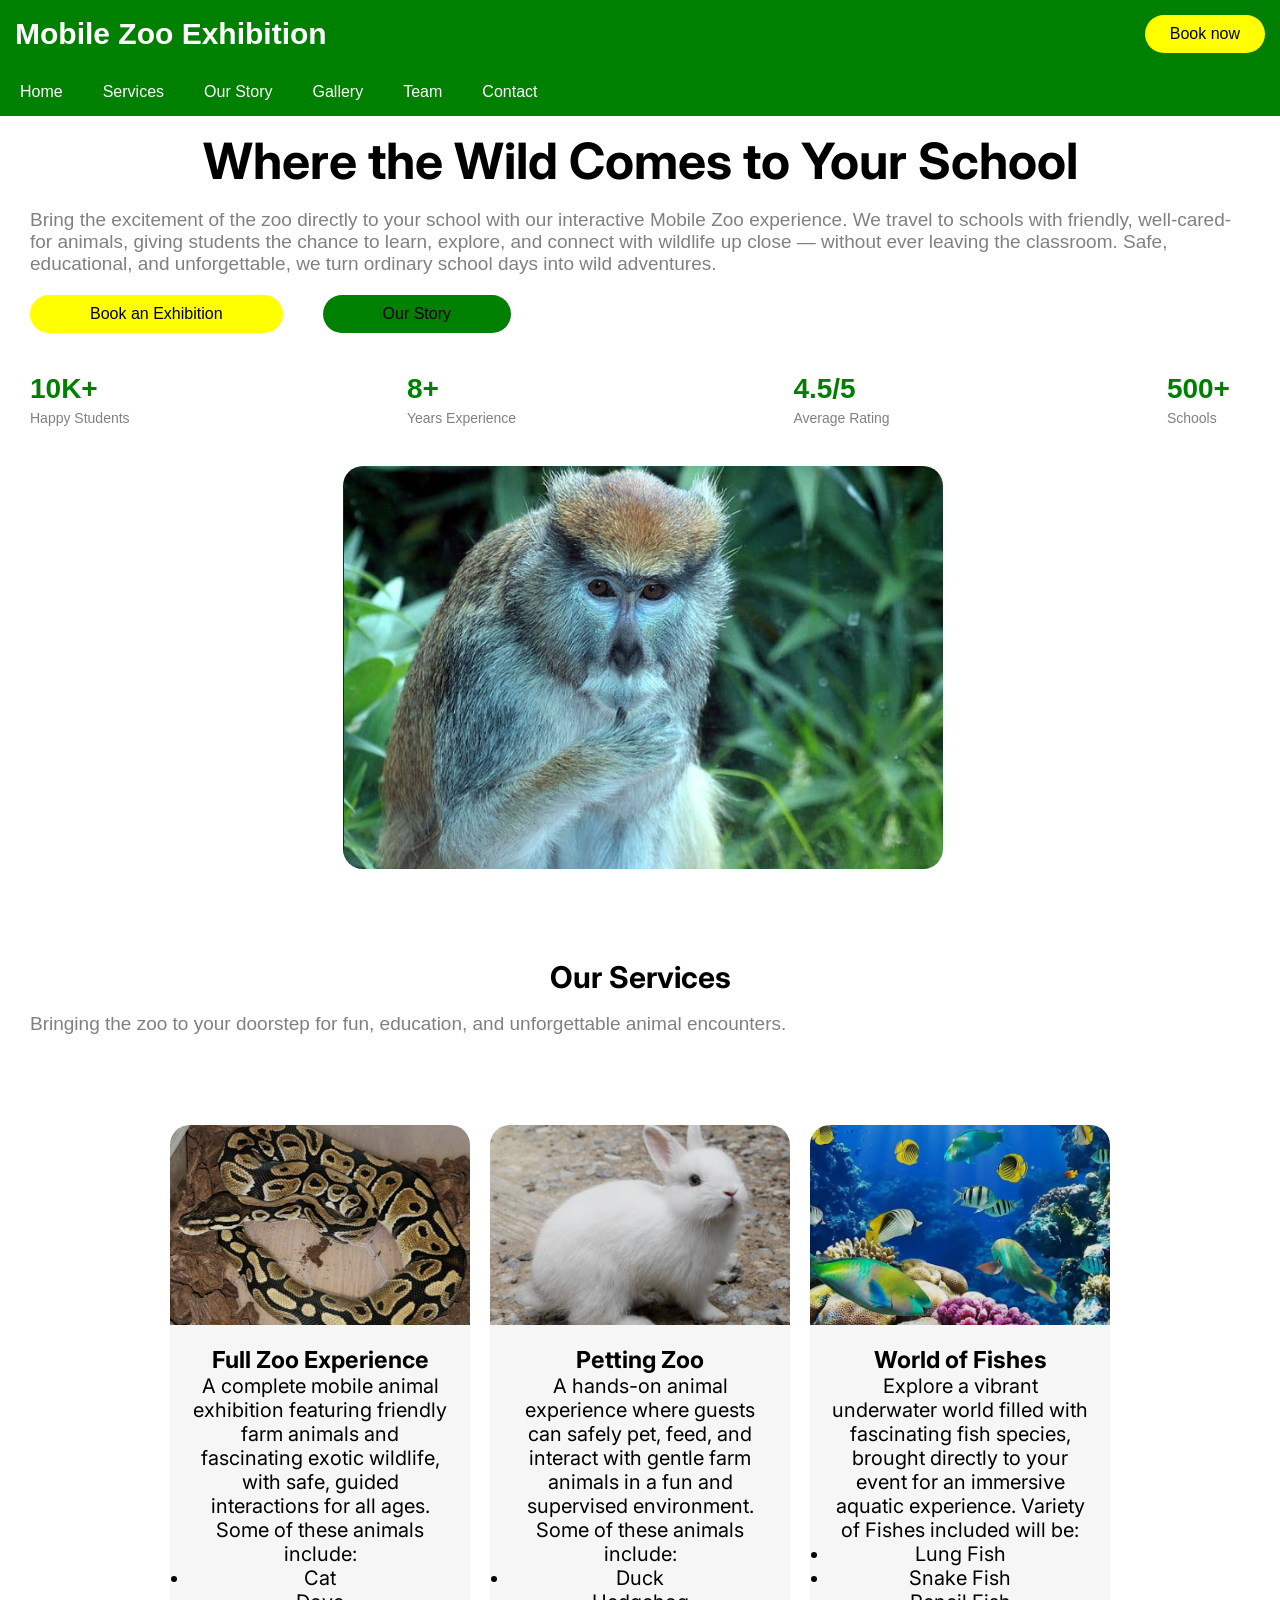
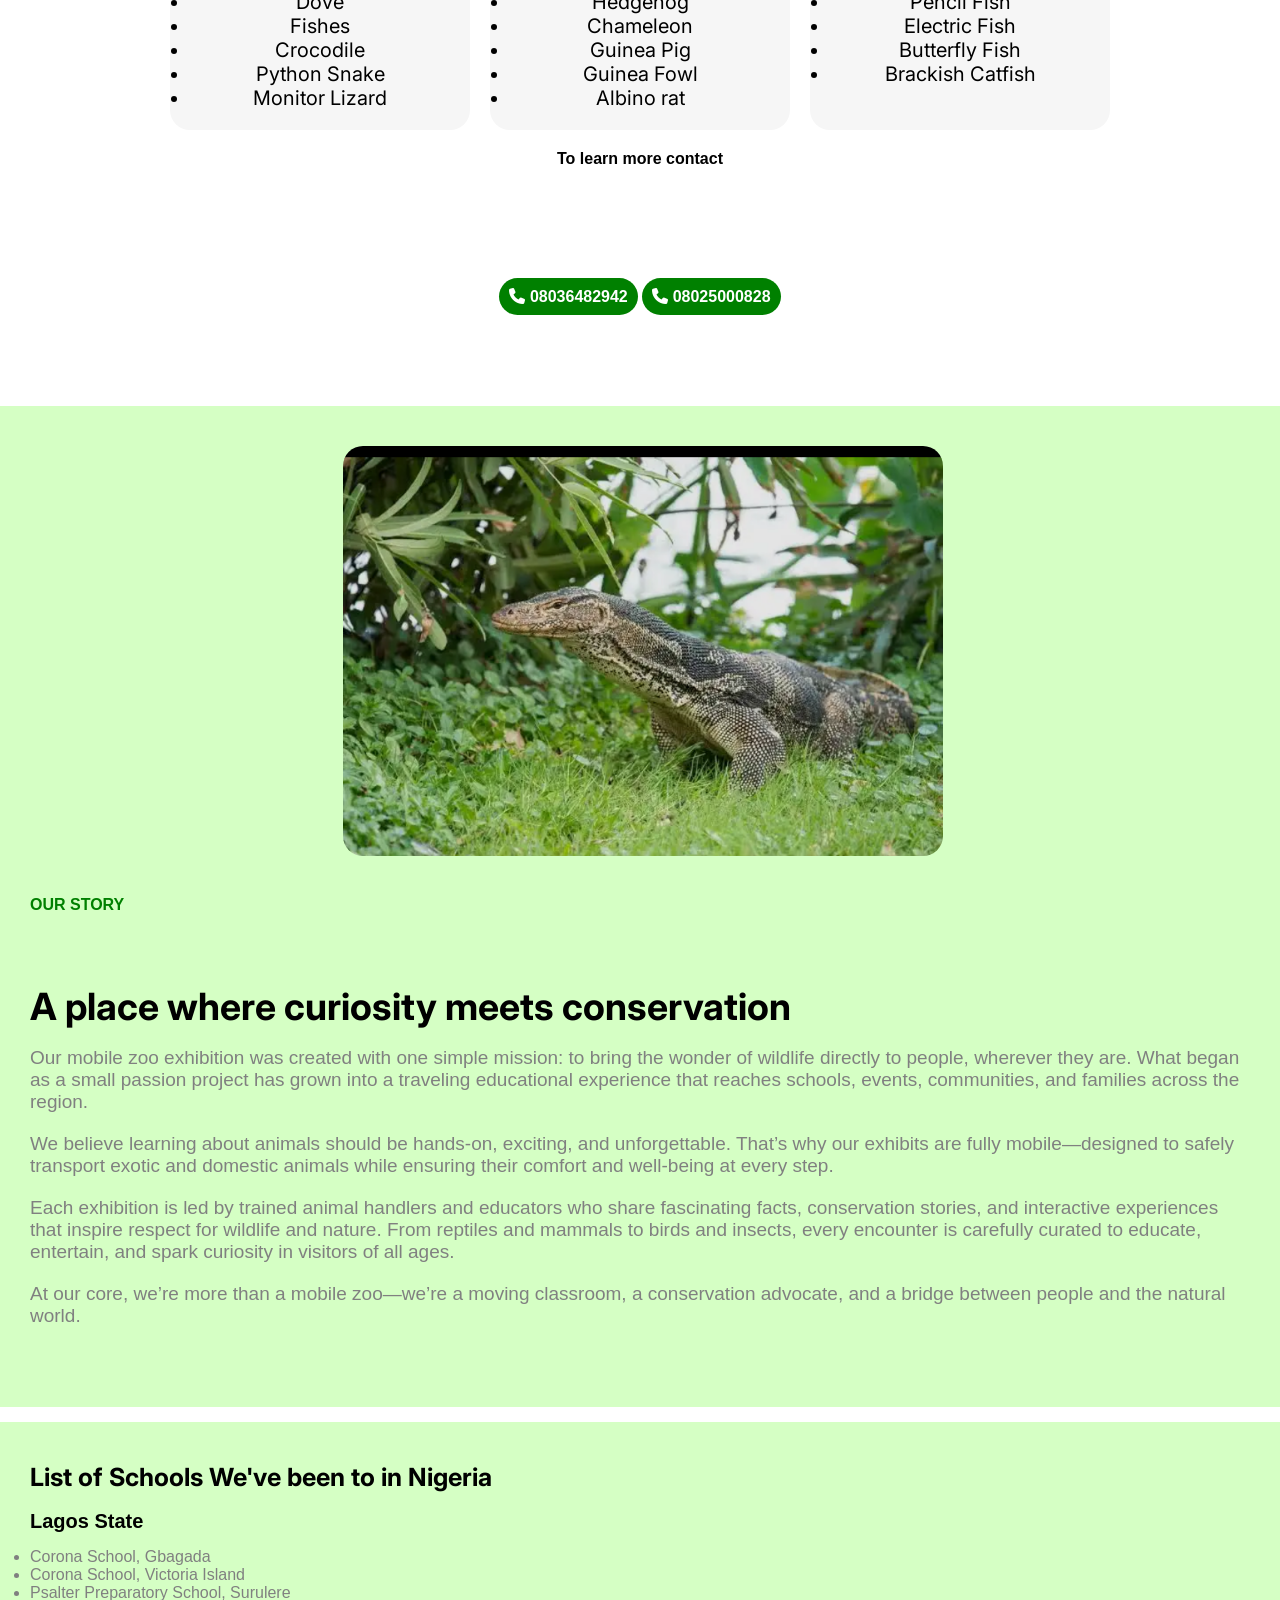
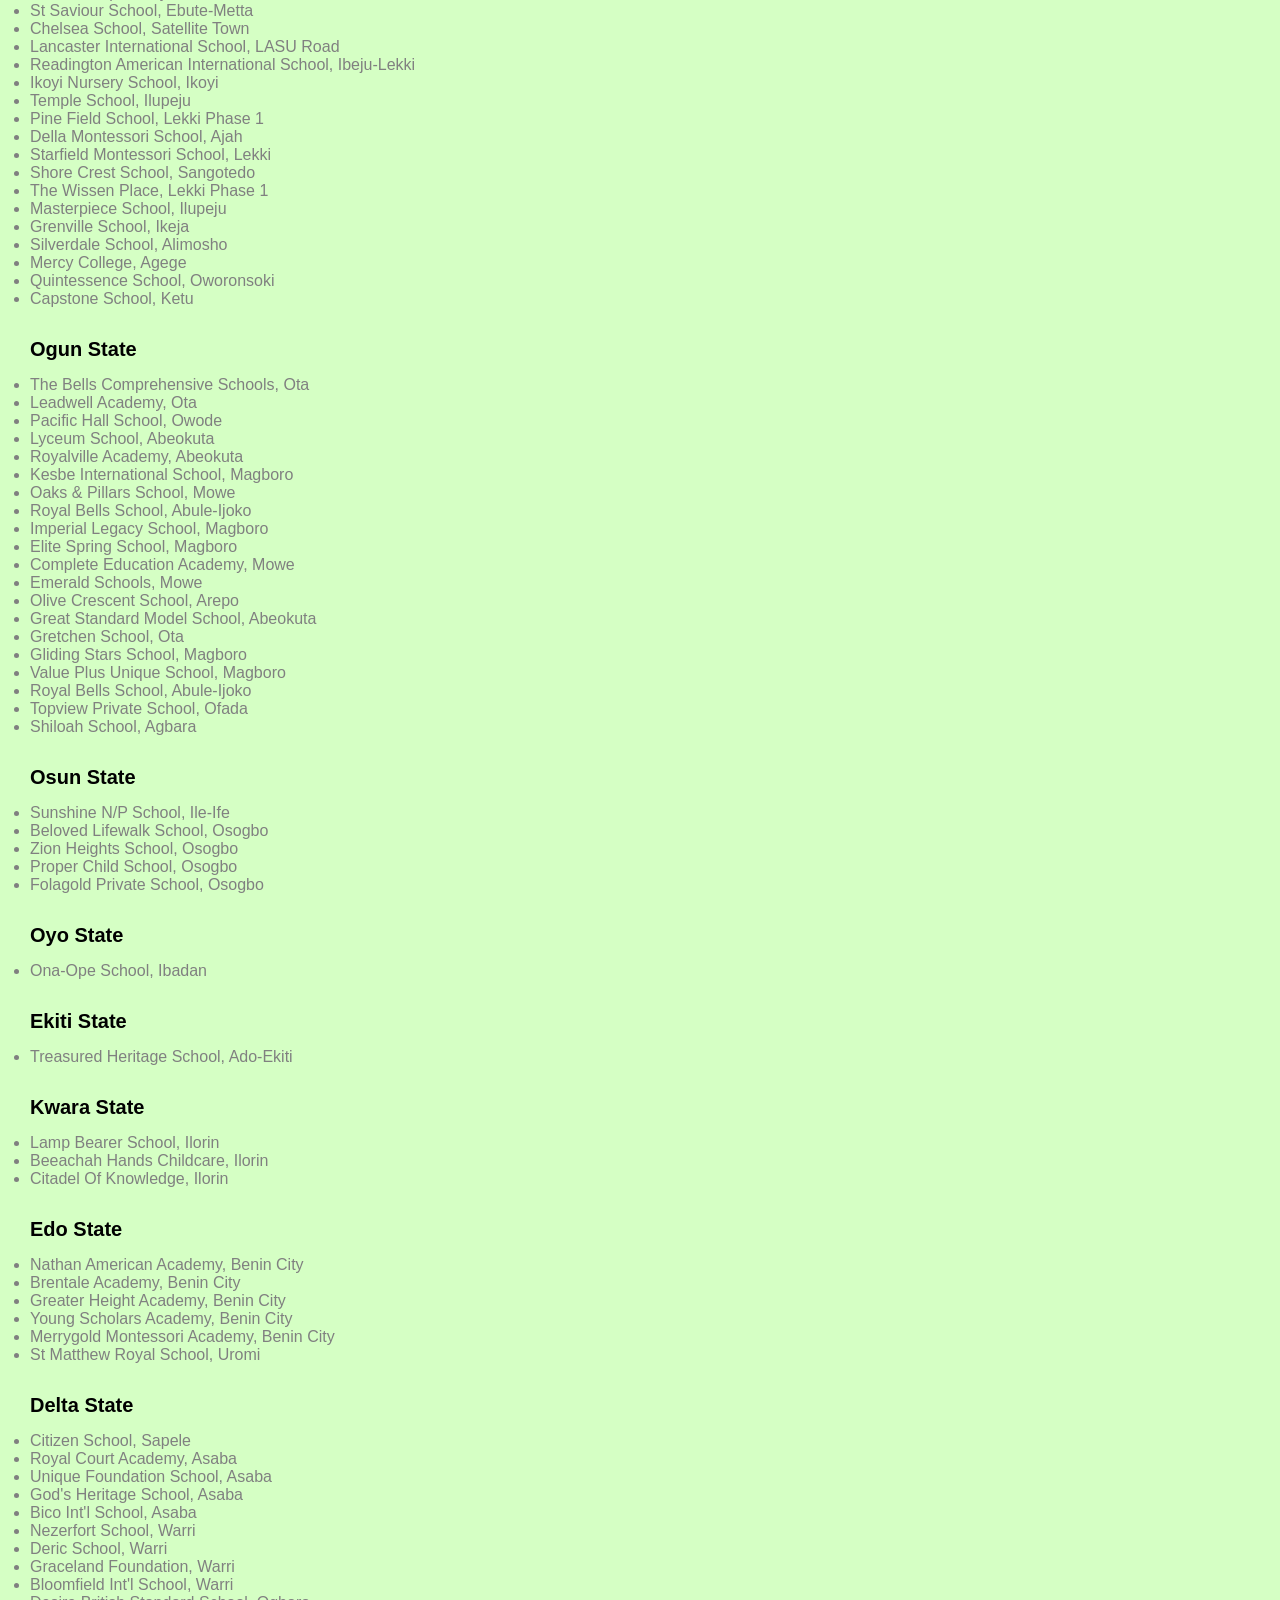
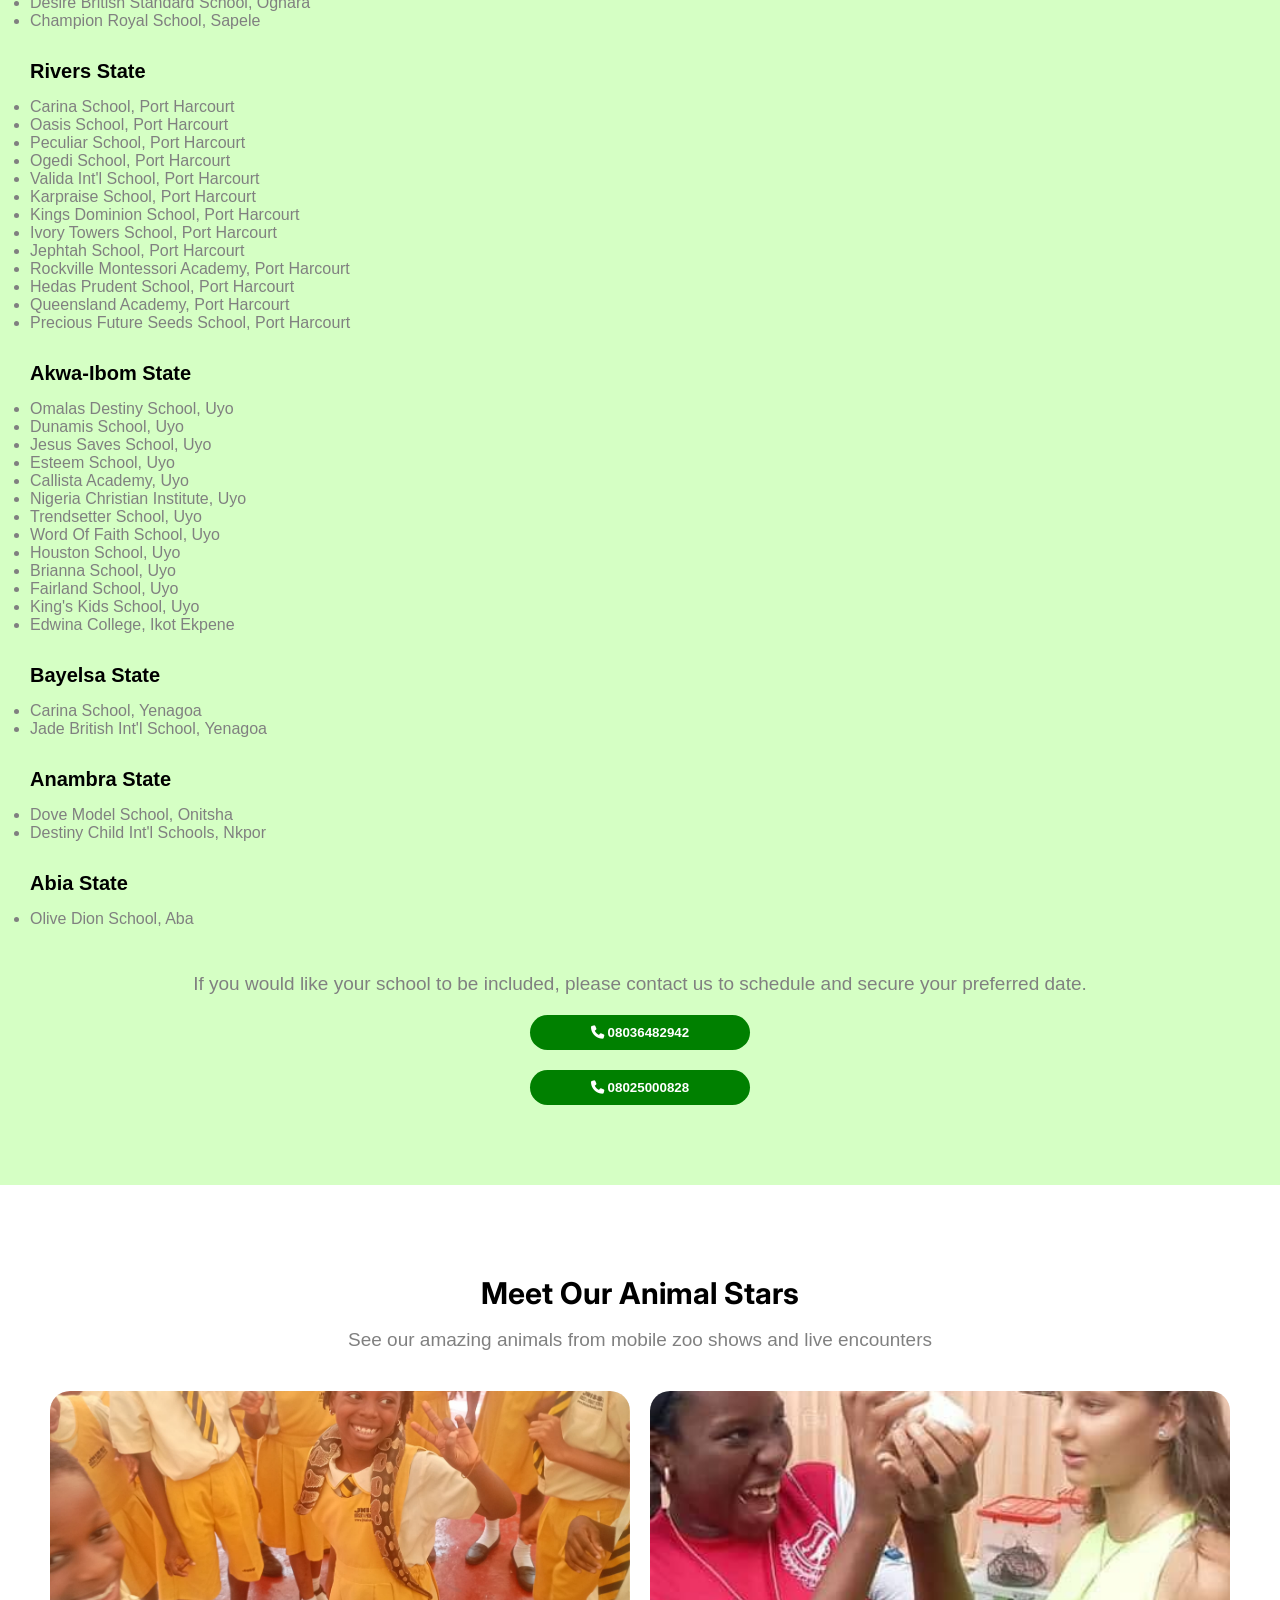
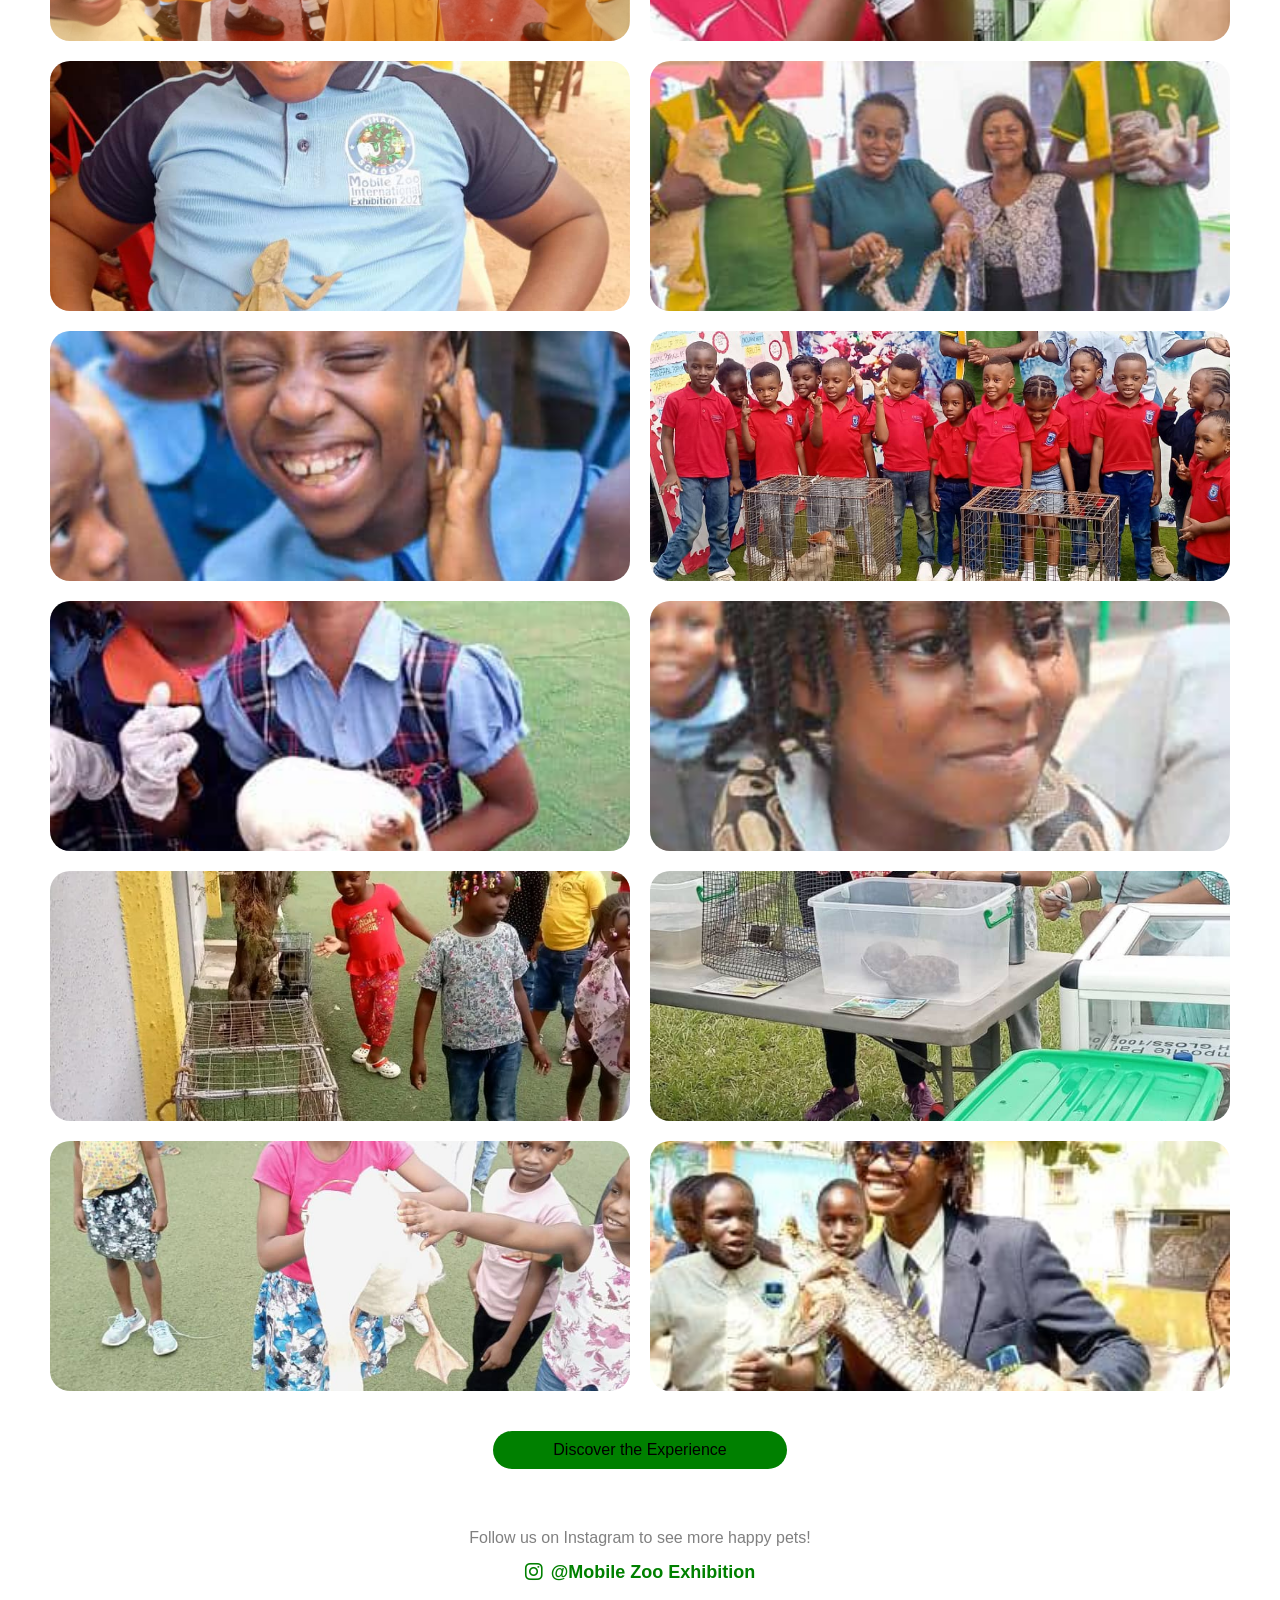
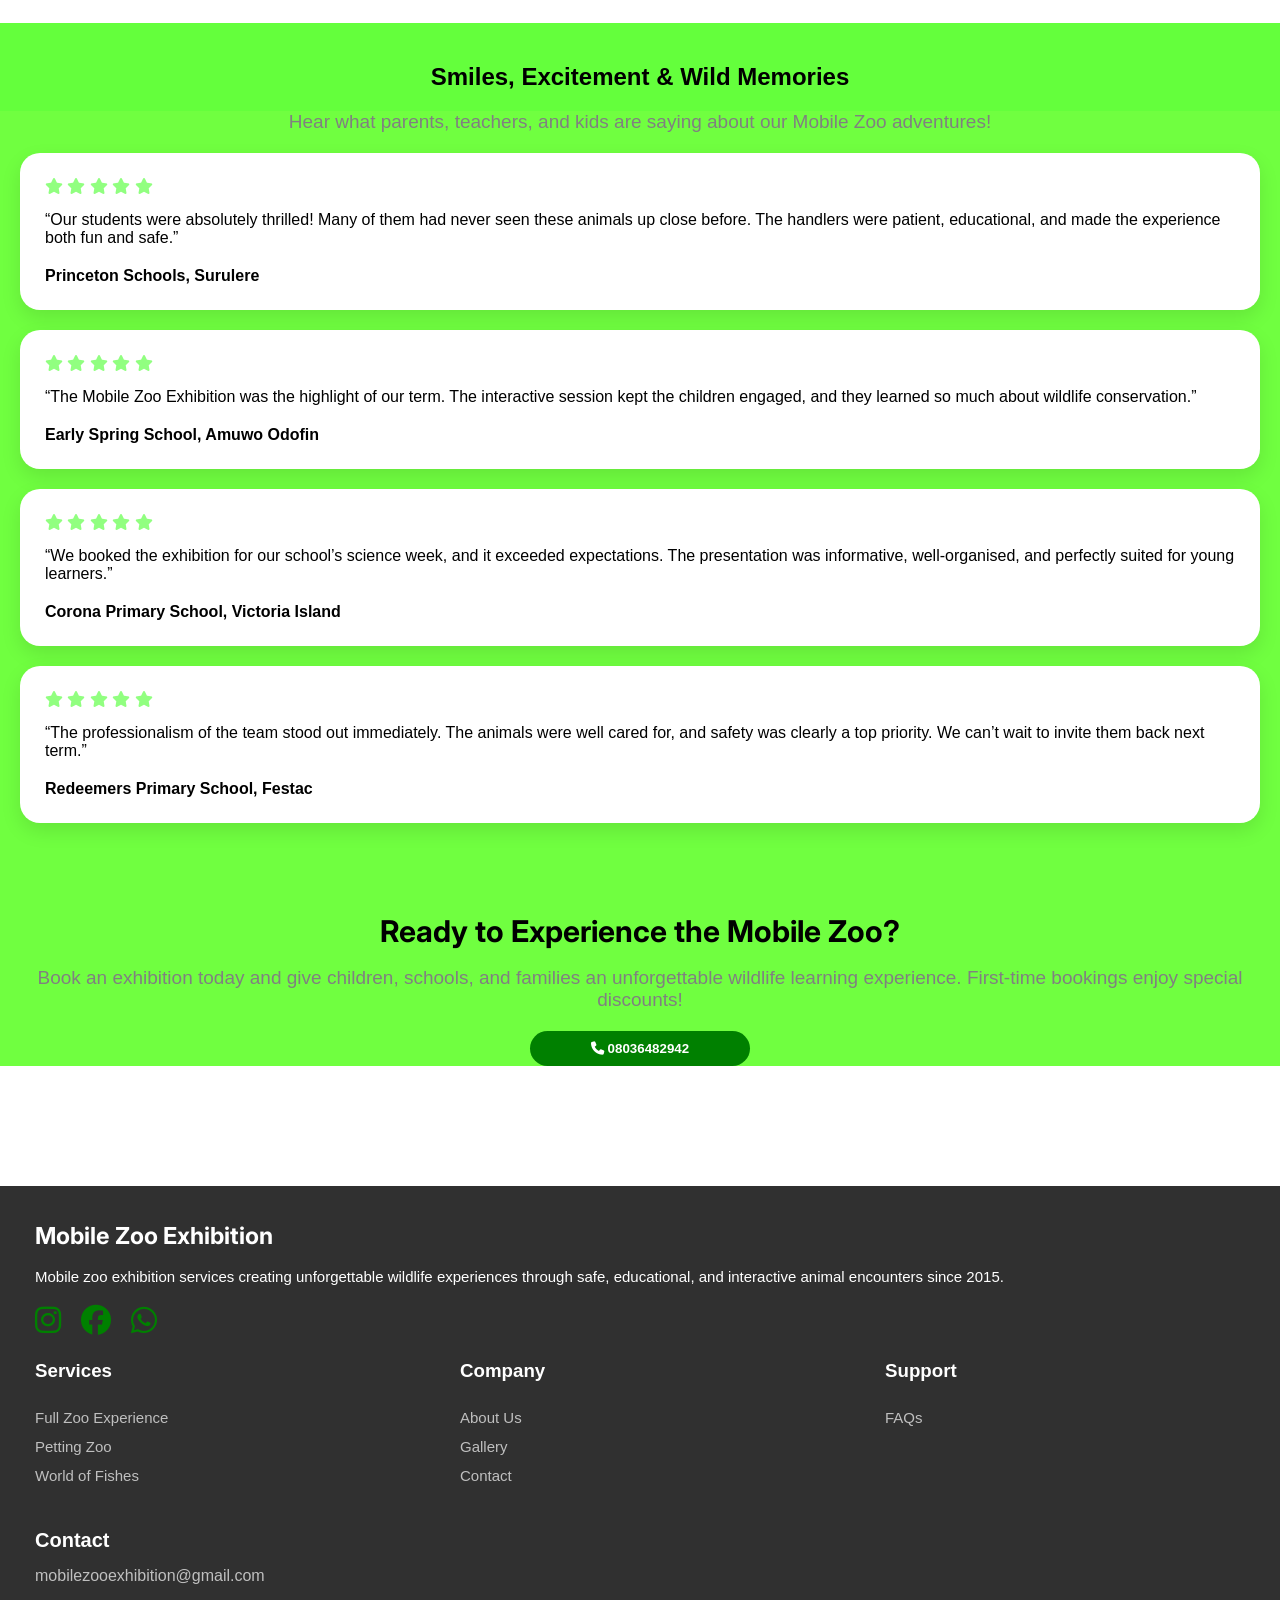
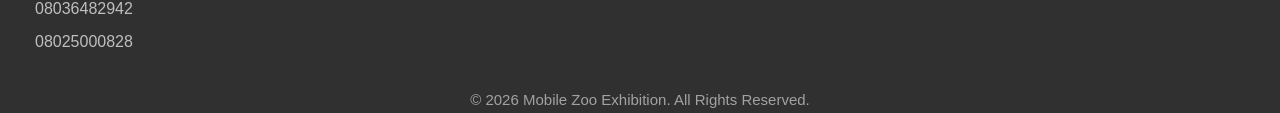
==== index.html @ 4e2594b0 "Update index.html" ====
<!DOCTYPE html>  <html lang="en">  
<head>  
    <meta charset="UTF-8">
    <meta name="viewport" content="width=device-width, initial-scale=1.0">
    <title>Mobile Zoo Exhibition</title>  
    <link rel="stylesheet" href="zoo.css">  
    <link href="https://fonts.googleapis.com/icon?family=Material+Icons" rel="stylesheet">  
    <link href="https://fonts.googleapis.com/css2?family=Inter:wght@300;400;600;700&display=swap" rel="stylesheet">  
    <link rel="stylesheet" href="https://cdnjs.cloudflare.com/ajax/libs/font-awesome/6.5.0/css/all.min.css">

</head>  
<body>  
    <div class="menu">  
    <input type="checkbox" id="menu-toggle">  
    <div class="menu-logo">  
        <div class="zoo-logo">Mobile Zoo Exhibition  </div>
        <a href="contact.html" class="buttons2">Book now</a>
          
        <label for="menu-toggle"></label>  
    </div>  <div class="items">  
        <a href="index.html" class="item">Home</a>
    <a href="#services" class="item">Services</a>  
    <a href="#story" class="item">Our Story</a>  
    <a href="gallery.html" class="item">Gallery</a>  
    <a href="team.html" class="item">Team</a>  
    <a href="contact.html" class="item">Contact</a>    
</div>

</div>  <div class="introduction">  
<div class="intro">  
    <h1>  
      Where the Wild Comes to Your School  
  </h1>  
  </div>    <div class="into">  
  Bring the excitement of the zoo directly to your school with our interactive Mobile Zoo experience. We travel to schools with friendly, well-cared-for animals, giving students the chance to learn, explore, and connect with wildlife up close — without ever leaving the classroom. Safe, educational, and unforgettable, we turn ordinary school days into wild adventures.  
  </div> 
  
     <div class="link1">  
      <a href="contact.html" class="buttons">Book an Exhibition</a>
          <a href="#story" class="button2">Our Story</a>
      
  </div> 
     <div class="stats">    <div class="stat-box">  
    <h2>10K+</h2>  
    <p>Happy Students</p>  
  </div>    <div class="stat-box">  
    <h2>8+</h2>  
    <p>Years Experience</p>  
  </div>    <div class="stat-box">  
    <h2>4.5/5</h2>  
    <p>Average Rating</p>  
  </div>    <div class="stat-box">  
    <h2>500+</h2>  
    <p>Schools</p>  
  </div>  
</div>  <div class="pic">  
    <img src="monkey.png" alt="Pata Monkey">  
</div>  
</div>  

<section id="services">
    <div class="services">  
    <h1>Our Services</h1>  
</div>  <div class="into">  
    Bringing the zoo to your doorstep for fun, education, and unforgettable animal encounters.  
</div>  <section class="services">    <div class="bundles">  <div class="bundle">  
        <img src="snake.png" alt="Python Snake">  
         
    

  <div class="bundle-content">  
    <h3>Full Zoo Experience</h3>  
    <p>  
        A complete mobile animal exhibition featuring friendly farm animals and fascinating exotic wildlife, with safe, guided interactions for all ages. Some of these animals include:  
        </p>  
        <p>  
        <ul>  
            <li>Cat</li>  
            <li>Dove</li>  
            <li>Fishes</li>  
            <li>Crocodile</li>   
            <li>Python Snake</li>  
            <li>Monitor Lizard</li>  
        </ul>  
        
    </p>  
  </div>  
</div>

   <div class="bundle">  
      <img src="rabbit.png" alt="White Rabbit">  <div class="bundle-content">  
    <h3>Petting Zoo</h3>  
    <p>  
      A hands-on animal experience where guests can safely pet, feed, and interact with gentle farm animals in a fun and supervised environment. Some of these animals include:  
        </p>  
        <p>  
        <ul>  
            <li>Duck</li>  
            <li>Hedgehog</li>  
            <li>Chameleon</li>  
            <li>Guinea Pig</li>  
            <li>Guinea Fowl</li>  
            <li>Albino rat</li>   
        </ul>   
    </p>  
  </div>  
</div>  
  
<div class="bundle">  
  <img src="fishes.png" alt="Colourful fishes in the Sea">  

  <div class="bundle-content">  
    <h3>World of Fishes</h3>  
    <p>  
      Explore a vibrant underwater world filled with fascinating fish species, brought directly to your event for an immersive aquatic experience. Variety of Fishes included will be:  
        </p>  
        <p>  
        <ul>  
            <li>Lung Fish</li>  
            <li>Snake Fish</li>  
            <li>Pencil Fish</li>  
            <li>Electric Fish</li>   
            <li>Butterfly Fish</li>  
            <li>Brackish Catfish</li>  
        </ul>  
        
    </p>  
    </p>  
  </div>  
</div>

  </div>  </section>
    <div class="contact">  
  To learn more contact   
    </div>
  <div class="call-btns"><a href="tel:08036482942" class="call-btn">
      <i class="fa-solid fa-phone"></i>
      08036482942</a>
      
      <a href="tel:08025000828" class="call-btn">
      <i class="fa-solid fa-phone"></i>
      08025000828</a> </div>
 

<section id="story" class="about-us">
    <div class="pic">
        <img src="monitor.png" alt="Monitor Lizard in the wild">
    </div>
    <div class="story">OUR STORY</div>
   <div class="intro2"> <h2>A place where curiosity meets conservation </h2></div>
   
<div class="into2">Our mobile zoo exhibition was created with one simple mission: to bring the wonder of wildlife directly to people, wherever they are. What began as a small passion project has grown into a traveling educational experience that reaches schools, events, communities, and families across the region.
</div>
<div class="into2">We believe learning about animals should be hands-on, exciting, and unforgettable. That’s why our exhibits are fully mobile—designed to safely transport exotic and domestic animals while ensuring their comfort and well-being at every step.</div>

<div class="into2">Each exhibition is led by trained animal handlers and educators who share fascinating facts, conservation stories, and interactive experiences that inspire respect for wildlife and nature. From reptiles and mammals to birds and insects, every encounter is carefully curated to educate, entertain, and spark curiosity in visitors of all ages.
</div>

<div class="into2">At our core, we’re more than a mobile zoo—we’re a moving classroom, a conservation advocate, and a bridge between people and the natural world.</div>
</section>



<section class="about-us">
   <div class="intro2"> <h4>List of Schools We've been to in Nigeria </h4></div>
   <div class="states">
       Lagos State
   </div>
<div class="elite">
    <ul>
    <li>Corona School, Gbagada</li>
    <li>Corona School, Victoria Island</li>
    <li>Psalter Preparatory School, Surulere</li>
    <li>St Saviour School, Ebute-Metta</li>
    <li>Chelsea School, Satellite Town</li>
    <li>Lancaster International School, LASU Road</li>
    <li>Readington American International School, Ibeju-Lekki</li>
    <li>Ikoyi Nursery School, Ikoyi</li>
    <li>Temple School, Ilupeju</li>
    <li>Pine Field School, Lekki Phase 1</li>
    <li>Della Montessori School, Ajah</li>
    <li>Starfield Montessori School, Lekki</li>
    <li>Shore Crest School, Sangotedo</li>
    <li>The Wissen Place, Lekki Phase 1</li>
    <li>Masterpiece School, Ilupeju</li>
    <li>Grenville School, Ikeja</li>
    <li>Silverdale School, Alimosho</li>
    <li>Mercy College, Agege</li>
    <li>Quintessence School, Oworonsoki</li>
    <li>Capstone School, Ketu</li>
</ul>
</div>

<div class="states2">
    Ogun State
</div>

<div class="elite">
    <ul>
        <li>The Bells Comprehensive Schools, Ota</li>
        <li>Leadwell Academy, Ota</li>
        <li>Pacific Hall School, Owode</li>
        <li>Lyceum School, Abeokuta</li>
        <li>Royalville Academy, Abeokuta</li>
        <li>Kesbe International School, Magboro</li>
        <li>Oaks & Pillars School, Mowe</li>
        <li>Royal Bells School, Abule-Ijoko</li>
        <li>Imperial Legacy School, Magboro</li>
        <li>Elite Spring School, Magboro</li>
        <li>Complete Education Academy, Mowe</li>
        <li>Emerald Schools, Mowe</li>
        <li>Olive Crescent School, Arepo</li>
        <li>Great Standard Model School, Abeokuta</li>
        <li>Gretchen School, Ota</li>
        <li>Gliding Stars School, Magboro</li>
        <li>Value Plus Unique School, Magboro</li>
        <li>Royal Bells School, Abule-Ijoko</li>
        <li>Topview Private School, Ofada</li>
        <li>Shiloah School, Agbara</li>
    </ul>
</div>

<div class="states2">
    Osun State
</div>

<div class="elite">
    <ul>
        <li>Sunshine N/P School, Ile-Ife</li>
        <li>Beloved Lifewalk School, Osogbo</li>
        <li>Zion Heights School, Osogbo</li>
        <li>Proper Child School, Osogbo</li>
        <li>Folagold Private School, Osogbo</li>
    </ul>
</div>

<div class="states2">
    Oyo State
</div>

<div class="elite">
    <ul>
        <li>Ona-Ope School, Ibadan</li>
    </ul>
</div>

<div class="states2">
    Ekiti State
</div>

<div class="elite">
    <ul>
        <li>Treasured Heritage School, Ado-Ekiti</li>
    </ul>
</div>

<div class="states2">
    Kwara State
</div>

<div class="elite">
    <ul>
        <li>Lamp Bearer School, Ilorin</li>
        <li>Beeachah Hands Childcare, Ilorin</li>
        <li>Citadel Of Knowledge, Ilorin</li>
    </ul>
</div>

<div class="states2">
    Edo State
</div>

<div class="elite">
    <ul>
        <li>Nathan American Academy, Benin City</li>
        <li>Brentale Academy, Benin City</li>
        <li>Greater Height Academy, Benin City</li>
        <li>Young Scholars Academy, Benin City</li>
        <li>Merrygold Montessori Academy, Benin City</li>
        <li>St Matthew Royal School, Uromi</li>
    </ul>
</div>


<div class="states2">
    Delta State
</div>

<div class="elite">
    <ul>
        <li>Citizen School, Sapele</li>
        <li>Royal Court Academy, Asaba</li>
        <li>Unique Foundation School, Asaba</li>
        <li>God's Heritage School, Asaba</li>
        <li>Bico Int'l School, Asaba</li>
        <li>Nezerfort School, Warri</li>
        <li>Deric School, Warri</li>
        <li>Graceland Foundation, Warri</li>
        <li>Bloomfield Int'l School, Warri</li>
        <li>Desire British Standard School, Oghara</li>
        <li>Champion Royal School, Sapele</li>
    </ul>
</div>

<div class="states2">
    Rivers State
</div>

<div class="elite">
    <ul>
        <li>Carina School, Port Harcourt</li>
        <li>Oasis School, Port Harcourt</li>
        <li>Peculiar School, Port Harcourt</li>
        <li>Ogedi School, Port Harcourt</li>
        <li>Valida Int'l School, Port Harcourt</li>
        <li>Karpraise School, Port Harcourt</li>
        <li>Kings Dominion School, Port Harcourt</li>
        <li>Ivory Towers School, Port Harcourt</li>
        <li>Jephtah School, Port Harcourt</li>
        <li>Rockville Montessori Academy, Port Harcourt</li>
        <li>Hedas Prudent School, Port Harcourt</li>
        <li>Queensland Academy, Port Harcourt</li>
        <li>Precious Future Seeds School, Port Harcourt</li>
    </ul>
</div>

<div class="states2">
    Akwa-Ibom State
</div>

<div class="elite">
    <ul>
        <li>Omalas Destiny School, Uyo</li>
        <li>Dunamis School, Uyo</li>
        <li>Jesus Saves School, Uyo</li>
        <li>Esteem School, Uyo</li>
        <li>Callista Academy, Uyo</li>
        <li>Nigeria Christian Institute, Uyo</li>
        <li>Trendsetter School, Uyo</li>
        <li>Word Of Faith School, Uyo</li>
        <li>Houston School, Uyo</li>
        <li>Brianna School, Uyo</li>
        <li>Fairland School, Uyo</li>
        <li>King's Kids School, Uyo</li>
        <li>Edwina College, Ikot Ekpene</li>
    </ul>
</div>

<div class="states2">
    Bayelsa State
</div>

<div class="elite">
    <ul>
        <li>Carina School, Yenagoa</li>
        <li>Jade British Int'l School, Yenagoa</li>
    </ul>
</div>

<div class="states2">
    Anambra State
</div>

<div class="elite">
    <ul>
        <li>Dove Model School, Onitsha</li>
        <li>Destiny Child Int'l Schools, Nkpor</li>
    </ul>
</div>

<div class="states2">
    Abia State
</div>

<div class="elite">
    <ul>
        <li>Olive Dion School, Aba</li>
    </ul>
</div>

<div class="into6">If you would like your school to be included, please contact us to schedule and secure your preferred date.</div>
    <div class="contact9">
 <button class="call-btn"><a href="tel:08036482942" class="call-btn" >
      <i class="fa-solid fa-phone"></i>
      08036482942</a>  </div></button>

 <div class="contact9">
      <button class="call-btn"><a href="tel:08025000828" class="call-btn" >
      <i class="fa-solid fa-phone"></i>
      08025000828</a>  </div></button>

</section>

<section id="gallery">
    <div class="services">
        <h2>Meet Our Animal Stars</h2>
    </div>
    <div class="into3">See our amazing animals from mobile zoo shows and live encounters</div>
    
    <div class="gallery">
        <img src="Snake3.jpg" alt="">
        <img src="Rat.jpg" alt="">
        <img src="chameleon.jpg" alt="">
        <img src="officials.jpg" alt="">
        <img src="Rat2.jpg" alt="">
        <img src="Monkey.jpg" alt="">
     <img src="Guineapig.jpg" alt="">
     <img src="Snake4.jpg" alt="">
     <img src="Monkey2.jpg" alt="">
     <img src="Animals.jpg" alt="">
     <img src="Goose.jpg" alt="">
     <img src="crocodile.jpg" alt="">
    </div>

 <a href="gallery.html" class="Buttons">Discover the Experience</a> 
    <div class="insta">
    <p class="into2">Follow us on Instagram to see more happy pets!</p>
    
    <a href="https://instagram.com/mobilezooschoolexhibition" target="_blank" class="insta-link">
        <i class="fa-brands fa-instagram"></i>
        @Mobile Zoo Exhibition 
    </a>
</div>
</section>

<section class="comments">
    <div class="services3">
        <h2>Smiles, Excitement & Wild Memories</h2>
        </div>
<div class="into3">Hear what parents, teachers, and kids are saying about our Mobile Zoo adventures!</div>

<div class="comment">
    <div class="stars">
    <i class="fa-solid fa-star"></i>
    <i class="fa-solid fa-star"></i>
    <i class="fa-solid fa-star"></i>
    <i class="fa-solid fa-star"></i>
    <i class="fa-solid fa-star"></i>
</div>
    
    “Our students were absolutely thrilled! Many of them had never seen these animals up close before. The handlers were patient, educational, and made the experience both fun and safe.”
    
<div class="school">Princeton Schools, Surulere</div>
</div>

<div class="comment">
    <div class="stars">
    <i class="fa-solid fa-star"></i>
    <i class="fa-solid fa-star"></i>
    <i class="fa-solid fa-star"></i>
    <i class="fa-solid fa-star"></i>
    <i class="fa-solid fa-star"></i>
</div>
    
    “The Mobile Zoo Exhibition was the highlight of our term. The interactive session kept the children engaged, and they learned so much about wildlife conservation.”
    
<div class="school">Early Spring School, Amuwo Odofin</div>
</div>

<div class="comment">
    <div class="stars">
    <i class="fa-solid fa-star"></i>
    <i class="fa-solid fa-star"></i>
    <i class="fa-solid fa-star"></i>
    <i class="fa-solid fa-star"></i>
    <i class="fa-solid fa-star"></i>
</div>
    
    “We booked the exhibition for our school’s science week, and it exceeded expectations. The presentation was informative, well-organised, and perfectly suited for young learners.”
    
<div class="school">Corona Primary School, Victoria Island</div>
</div>

<div class="comment">
    <div class="stars">
    <i class="fa-solid fa-star"></i>
    <i class="fa-solid fa-star"></i>
    <i class="fa-solid fa-star"></i>
    <i class="fa-solid fa-star"></i>
    <i class="fa-solid fa-star"></i>
</div>
    
    “The professionalism of the team stood out immediately. The animals were well cared for, and safety was clearly a top priority. We can’t wait to invite them back next term.”
    
<div class="school">Redeemers Primary School, Festac</div>
</div>

<div class="services">
    <h2>Ready to Experience the Mobile Zoo?</h2>
</div>
<div class="into3">Book an exhibition today and give children, schools, and families an unforgettable wildlife learning experience. First-time bookings enjoy special discounts!</div>
<div class="contact">
    <button class="call-btn"><a href="tel:08036482942" class="call-btn" >
      <i class="fa-solid fa-phone"></i>
      08036482942</a>  </div></button>

</section>

<footer class="end">
    <div class="service2">
        <h3>Mobile Zoo Exhibition </h3> 
    </div>
    <div class="into4">Mobile zoo exhibition services creating unforgettable wildlife experiences through safe, educational, and interactive animal encounters since 2015.</div>
    
    <div class="icons">
        <a href="https://instagram.com/mobilezooschoolexhibition" target="_blank" class="insta-link">
        <i class="fa-brands fa-instagram"></i>
    </a>
<a href="https://facebook.com/mobilezooschoolexhibition" target="_blank" class="insta-link">
        <i class="fa-brands fa-facebook"></i>
    </a>
<a href="https://wa.me/2348036482942" target="_blank" class="insta-link">
        <i class="fa-brands fa-whatsapp"></i>
    </a>
</div>

<div class="footer-container">

    <div class="footer-column">
      <h3>Services</h3>
      <a href="#services">Full Zoo Experience</a>
      <a href="#services">Petting Zoo</a>
      <a href="#services">World of Fishes</a>
    </div>

    <div class="footer-column">
      <h3>Company</h3>
      <a href="#story">About Us</a>
      <a href="gallery.html">Gallery</a>
      <a href="contact.html">Contact</a>
    </div>

    <div class="footer-column">
      <h3>Support</h3>
      <a href="contact.html#faq">FAQs</a>
    </div>

  </div>
  
  <div class="contact2">
      Contact
  </div>
  <p class="contact3">
      <a href="mailto:mobilezooexhibition@gmail.com">
    mobilezooexhibition@gmail.com</a>
  </p>
  <p class="contact3">
      <a href="tel:08036482942">
    08036482942</a>
  </p>
 <p class="contact3">
      <a href="tel:08025000828">
    08025000828</a>
 </p>
  <div class="footer-text">
        © 2026 Mobile Zoo Exhibition. All Rights Reserved.
    </div>
</footer>
</body>  
</html>  


<script>
document.addEventListener("DOMContentLoaded", function () {

  const menuCheckbox = document.getElementById("menu-toggle");
  const navLinks = document.querySelectorAll(".item");

  navLinks.forEach(link => {
    link.addEventListener("click", function (e) {

      const href = this.getAttribute("href");

      if (!href) return;

      // If it's a same-page anchor like "#story"
      if (href.startsWith("#")) {

        e.preventDefault();

        const target = document.querySelector(href);

        if (target) {

          // Close menu first
          if (menuCheckbox) {
            menuCheckbox.checked = false;
          }

          setTimeout(() => {
            target.scrollIntoView({
              behavior: "smooth",
              block: "start"
            });
          }, 400);
        }

      }

      // If it's a different page (like index.html#story)
      else {
        if (menuCheckbox) {
          menuCheckbox.checked = false;
        }
        // DO NOT prevent default
        // Let browser navigate normally
      }

    });
  });

});
     </script>
---- zoo.css ----
*{
        margin: 0;
    padding: 0;
    box-sizing: border-box;
}

body {
    font-family:'Poppins',sans-serif;
    background: white;
    overflow-x: hidden;
}

html {
    scroll-behavior: smooth;
}

section {
  scroll-margin-top: 100px;
} 

/* ================= MENU ================= */
.menu{
    background: green;
    color:white;
    position:sticky;
    top:0;
    z-index:100;
   
}

#menu-toggle{
    display:none;
}

.menu-logo{
    display:flex;
    justify-content:space-between;
    align-items:center;
    padding:15px;
}

.zoo-logo{
    font-size:30px;
    font-weight: bold;
}

.buttons2 {
    text-decoration: none;
    padding: 10px 25px;
    margin-left: 80px;
    background-color: yellow;
    border-radius: 20px;
    color: black;
}

.buttons:hover {
    background-color: green;
}

.menu-logo label{
    display:none;
    cursor:pointer;
}

.menu-logo label::before{
    content:"menu";
    font-family:"Material Icons";
    font-size:32px;
}

.items{
    display:flex;
}

.item{
    padding:15px 20px;
    color:white;
    text-decoration:none;
}

.item:hover{
    background:rgba(0,0,0,0.15);
}

/* ============ MOBILE MENU ============ */
@media(max-width:700px){
    .menu-logo label{
        display:block;
    }

    .items{
        flex-direction:column;
        max-height:0;
        overflow:hidden;
        transition:max-height 0.4s ease;
    }

        .buttons2 {
    margin-left: 20px;
    padding: 8px 15px;
    font-size: 14px;
}

.book {
    margin-left: 0;
}

.zoo-logo {
    font-size: 30px;
}

.team1,
.team4 {
    padding: 30px 20px;
}

    #menu-toggle:checked ~ .items{
        max-height:600px;
    }

    #menu-toggle:checked + .menu-logo label::before{
        content:"close";
    }

    .item{
        border-top:1px solid rgba(255,255,255,0.3);
    }
}

@media(max-width:481px){
    .zoo-logo {
    font-size: 24px;
}

.buttons {
    text-decoration: none;
    padding: 10px 20px;
    background-color: yellow;
    border-radius: 10px;
    color: black;
}

.button2 {
    text-decoration: none;
    padding: 10px 15px;
    background-color: green;
    border-radius: 20px;
    color: black;
}

.pic {
    position: relative;
    width: 100%;
    display: flex;
    align-items: center;
    justify-content: center;
    padding: 0 20px;
}

.pic img {
    width: 100%;
    height: auto;
    border-radius: 20px;
}

.call-btn {
    border-radius: 20px;
  border: none;
  color: white;
  text-decoration: none;
  padding: 10px;
  font-weight: bold;
  background-color: green;
  transition: background-color 0.15s;
}

.team1,
.team4 {
    padding: 20px 10px;
}

.intro4 {
    font-size: 15px;
    font-family: 'Inter', sans-serif;
    margin-top: 20px;
    margin-bottom: 18px;
    margin-left: 15px;
    margin-right: 15px;
    text-align: center;
}

.gallery2 {
    display: grid;
    grid-template-columns: repeat(2, 1fr); 
    gap: 60px; 
    max-width: 900px;    
    margin: 0px 30px;
}

.gallery2 img {
    width: 220px !important;
height: 220px !important;
    object-fit: cover; 
    border-radius: 20px !important;
}

.contact-new {
    margin-right: 15px;
    margin-left: 15px;
}

.contact-new-texts {
    display: grid;
    grid-template-columns: repeat(2, 1fr); 
    gap: 20px; 
    max-width: 900px;
    margin: 0px 15px;
}

}


.book {
    border-radius: 20px;
    padding: 10px;
    font-weight: bold;
    background-color: yellow;
    margin-left: 300px;
    width: 120px;
    border: none;
    transition: opacity 0.15s;
}

.book:hover {
    opacity: 0.8;
}

/* zoo.html */
.introduction {
  flex-wrap: wrap;
}


.intro {
    font-size: 25px;
    font-family: 'Inter', sans-serif;
    margin-top: 15px;
    margin-bottom: 18px;
    margin-left: 15px;
    margin-right: 15px;
    text-align: center;
}

.into {
    color: grey;
    font-size: 19px;
    margin-left: 30px;
    margin-right: 30px;
}

.buttons {
    text-decoration: none;
    padding: 10px 60px;
    margin-left: 30px;
    background-color: yellow;
    border-radius: 20px;
    color: black;
}

.buttons:hover {
    background-color: green;
}

.button2 {
    text-decoration: none;
    padding: 10px 60px;
    margin-left: 30px;
    background-color: green;
    border-radius: 20px;
    color: black;
}

.button2:hover {
    background-color: yellow;
}

.link1 {
    margin-top: 20px;
        display: flex;
    gap: 10px;
    flex-wrap: wrap;
}

.stats {
  display: flex;
  justify-content: space-between;
  margin-top: 40px;
  margin-left: 30px;
  margin-right: 50px;
  flex-wrap: wrap;
}

.stat-box h2 {
  color: green;
  font-size: 28px;
  margin: 0;
}

.stat-box p {
  color: grey;
  margin-top: 5px;
  font-size: 14px;
}

.pic {
   position: relative;
            width: 100%;
            display: flex;
            align-items: center;
            justify-content: center;
}

.pic img {
    width: 100%;
        max-width: 600px;
            display: block;
            height: auto;
            margin-left: 35px;
            margin-right: 30px;
            margin-top: 40px;
            border-radius: 20px;
}

.services {
    font-size: 20px;
    font-family: 'Inter', sans-serif;
    margin-top: 90px;
    margin-bottom: 18px;
    margin-left: 15px;
    margin-right: 15px;
    text-align: center;
}

.bundles {
  display: flex;
  gap: 20px;              
  justify-content: center;
  flex-wrap: wrap;        
}

.bundle {
  background: #f6f6f6;
  width: 300px;
  border-radius: 20px;
  overflow: hidden;
}

.bundle img {
  width: 100%;
  height: 200px;
  object-fit: cover;
  display: block;
}

.bundle-content {
  padding: 20px;
  text-align: normal;
  }
  
.price {
  display: inline-block;
  margin-top: 15px;
  background: #99fb92fb;
  color: green;
  padding: 6px 12px;
  border-radius: 20px;
  font-size: 14px;
}

.contact {
    font-weight: bold;
    margin-left: 30px;
    margin-right: 30px;
    text-align: center;
    margin-top: 20px;
    margin-bottom: 120px;
}

.contact9 {
    font-weight: bold;
    text-align: center;
    margin-top: 20px ;
    margin-bottom: 20px;
}

.call-btns {
    text-align: center;
  margin-bottom: 100px;
}

.call-btn {
  border-radius: 20px;
  border: none;
  color: white;
  text-decoration: none;
  padding: 10px;
  font-weight: bold;
  background-color: green;
  width: 220px;
  transition: background-color 0.15s;
}

.call-btn:hover {
    background-color: yellow;
}

.about-us {
    background-color: #a5ff8076;
    padding-bottom: 60px;
}

.story {
    font-weight: bold;
    margin-left: 30px;
    margin-top: 40px;
    margin-bottom: 30px;
    color: green;
}

.intro2 {
    font-size: 25px;
    font-family: 'Inter', sans-serif;
    margin-top: 15px;
    margin-bottom: 18px;
    margin-left: 30px;
    margin-right: 30px;
    padding-top: 40px;
}

.into2 {
    color: grey;
    font-size: 19px;
    margin-left: 30px;
    margin-right: 30px;
    margin-bottom: 20px;
}

.into3 {
    color: grey;
    font-size: 19px;
    margin-bottom: 20px;
    text-align: center;
}

.states {
    margin-left: 30px;
    font-weight: bold;
    font-size: 20px;
    margin-top: 15px;
}

.elite {
    margin-left: 30px;
    color: grey;
    margin-top: 15px;
}

.states2 {
    margin-left: 30px;
    font-weight: bold;
    font-size: 20px;
    margin-top: 30px;
}

.gallery {
    display: grid;
    grid-template-columns: repeat(2, 1fr); 
    gap: 20px; 
    padding: 20px;
    margin-left: 30px;
    margin-right: 30px;
}

.gallery img {
    width: 100%;
    height: 250px;
    object-fit: cover; 
    border-radius: 20px;
}

.Buttons {
    display: block;
    text-decoration: none;
    padding: 10px 60px;
    text-align: center;
    background-color: green;
    border-radius: 20px;
    color: black;
    width: fit-content;
    margin: 20px auto;
}

.Buttons:hover {
    background-color: yellow;
}

.insta {
    text-align: center;
    padding: 40px 20px;
}

.insta p {
    font-size: 16px;
    margin-bottom: 15px;
}

.insta-link {
    text-decoration: none;
    font-size: 18px;
    font-weight: 600;
    color: green;
    display: inline-flex;
    align-items: center;
    gap: 8px;
}

.insta-link i {
    font-size: 20px;
}

.comments {
    background-color: #70ff40;
}

.services3 {
    background-color: #64ff3c;
    padding: 40px 20px 20px 20px;
    text-align: center;
}

.comment {
    background-color: white;
    padding: 25px;
    border-radius: 20px;   
    margin: 20px;
    box-shadow: 0 8px 20px rgba(0, 0, 0, 0.1);
}

.stars {
    color: #91ff80;
    gap: 10px;
    margin-bottom: 15px;
}

.school {
    font-weight: bold;
    margin-top: 20px;
}

.service2 {
    font-size: 20px;
    font-family: 'Inter', sans-serif;
    margin-top: 30px;
    margin-bottom: 18px;
    margin-left: 30px;
    margin-right: 30px;
    color: white;
}

.into6 {
    color: grey;
    font-size: 19px;
    margin-bottom: 20px;
    text-align: center;
    margin-top: 45px;
}

.end {
    background-color: #303030;
    padding: 5px 5px;
}

.into4 {
    color: white;
    font-size: 15px;
    margin-left: 30px;
    margin-right: 30px;
    margin-bottom: 20px;
}

.icons {
    display: flex;
  flex-direction: row; 
  gap: 20px;  
  margin-left: 30px;
    margin-right: 30px;
}    

.icons i {
    font-size: 30px;
}

.footer-container {
    display: flex;
    justify-content: space-between;
    flex-wrap: wrap;
    max-width: 1000px;
    margin: auto;
    margin-top: 25px;
    margin-left: 30px;
    margin-right: 30px;
}

.footer-column {
    display: flex;
    flex-direction: column;
    gap: 12px;
    min-width: 150px;
        margin-bottom: 20px;
}

.footer-column h3 {
    color: white;
    margin-bottom: 15px;
}

.footer-column a {
    color: #bfbfbf;
    text-decoration: none;
    font-size: 15px;
    transition: color 0.3s ease;
}

.footer-column a:hover {
    color: green;
}

.contact2 {
    margin-top: 25px;
    margin-left: 30px;
    margin-right: 30px;
    font-weight: bold;
    color: white;
    font-size: 20px;
}

.contact3 {
    margin-left: 30px;
    margin-top: 15px;
    margin-bottom: 10px;
}

.contact3 a {
    color: #bfbfbf;
    text-decoration: none;
}

.footer-text {
    text-align: center;
    margin-top: 40px;
    font-size: 15px;
    opacity: 0.8;
    color: #bfbfbf;
}


/* team.html */
.team1 {
    background-color: green;
    color: white;
    padding: 40px 100px;
     text-align: center;
    
}

.team2 {
    background-color: white;
    color: black;
    border: 5px solid white;
}

.intro4 {
    font-size: 25px;
    font-family: 'Inter', sans-serif;
    margin-top: 25px;
    margin-bottom: 18px;
    margin-left: 15px;
    margin-right: 15px;
    text-align: center;
}

.into5 {
    text-align: center;
    color: grey;
    margin: 10px 30px;
}

.gallery2 {
    display: flex;
    flex-direction: row; 
    gap: 60px; 
    max-width: 900px;
    margin: 0px 30px;
}

.gallery2 img {
    width: 220px;
    height: 220px;
    object-fit: cover; 
    border-radius: 50%;
}

.picsssss {
    display: flex;
  justify-content: center; /* horizontal */
  align-items: center;
}

.pic-text h3 {
    margin-bottom: 12px;
    margin-top: 20px;
        text-align: center;
}

.pic-title {
    color: green;
        text-align: center;
}

.pic-texts {
    color: grey;
    margin-top: 20px;
    margin-bottom: 20px;
    text-align: center;
}

.pic-titles {
    color: green;
    margin-left: 20px;
}

.team4 {
    background-color: #85ff40;
    padding: 30px 100px;
}

/* contact.html */
.book1 {
    font-size: 25px;
    margin-top: 80px;
    color: black;
    margin-left: 30px;
}

.contact-text1 {
    margin-top: 12px;
    margin-left: 30px;
    color: grey;
}

.contact-text {
    margin-top: 12px;
    margin-left: 10px;
    color: grey;
}

.icon-circle {
    width: 50px;
    height: 50px;
    background-color: #70ff40;
    border-radius: 50%;
    margin-top: 30px;
    margin-left: 30px;
    
    display: flex;
    align-items: center;
    justify-content: center;
}

.icon-circle i {
    color: green;
    font-size: 22px;
    text-decoration: none;
    margin-top: 5px;
}

.contact-item {
    display: flex;
    align-items: center;
}

.contact-text a {
    text-decoration: none;
    color: grey;
}

.contact-text h4 {
    text-decoration: none;
}

.big {
    color: black;
    font-size: 17px;
    margin-top: 17px;
}

.contact-text a:hover {
    color: green;
}

.contact-texts {
    margin-top: 12px;
    margin-left: 10px;
    color: grey;
}

.contact-texts a {
    text-decoration: none;
    color: grey;
}

.contact-texts h4 {
    text-decoration: none;
}

.contact-texts a:hover {
    color: green;
}

.last{
     margin-bottom: 80px; 
}

.icon-circles {
    width: 50px;
    height: 50px;
    background-color: #70ff40;
    border-radius: 50%;
    margin-top: 30px;
    margin-left: 30px;
    margin-bottom: 120px;
    
    display: flex;
    align-items: center;
    justify-content: center;
}

.icon-circles i {
    color: green;
    font-size: 22px;
    text-decoration: none;
    margin-top: 5px;
    margin-bottom: 5px;
}

.contact-new {
    font-size: 25px;
    font-family: 'Inter', sans-serif;
    margin-top: 15px;
    margin-bottom: 18px;
    text-align: center;
    padding-top: 30px;
}

.contact-new-text {
    color: grey;
    text-align: center;
    margin-right: 30px;
    margin-left: 30px;
    margin-bottom: 50px;
}

.contact-new-texts {
    display: grid;
    grid-template-columns: repeat(2, 1fr); 
    gap: 60px; 
    max-width: 900px;
    margin: 0px 30px;
}

.info-card {
    background-color: white;
    padding: 30px;
    border-radius: 20px;
}

.icon-circles2 {
    width: 50px;
    height: 50px;
    background-color: #70ff40;
    border-radius: 50%;
    margin-top: 10px;
    margin-bottom: 20px;        
    
    display: flex;
    align-items: center;
    justify-content: center;
}

.icon-circles2 i {
    color: green;
    font-size: 22px;
    text-decoration: none;
}

.info-card h2 {
    font-size: 17px;
    margin-bottom: 12px;
}

.info-card p {
    color: grey;
}

.info-cards {
    background-color: white;
    padding: 30px;
    border-radius: 20px;
}

.info-cards h2 {
    font-size: 17px;
    margin-bottom: 12px;
}

.info-cards p {
    color: grey;
}

.contact-item1 {
    display: flex;
    align-items: center;
    justify-content: center;
    padding: 30px;
}

.faq-section {
    max-width: 600px;
    margin: 40px auto;
    padding: 0 20px;
}

.faq-card {
    display: flex;
    gap: 15px;
    background: #f5f6f8;
    padding: 20px;
    border-radius: 20px;
    margin-bottom: 20px;
}

.faq-icon {
    width: 40px;
    height: 40px;
    background: #70ff40;
    color: green;
    font-weight: bold;
    font-size: 18px;
    display: flex;
    align-items: center;
    justify-content: center;
    border-radius: 50%;
}

.faq-content h3 {
    margin: 0 0 8px;
    font-size: 16px;
}

.faq-content p {
    margin: 0;
    color: #555;
    font-size: 14px;
    line-height: 1.5;
}
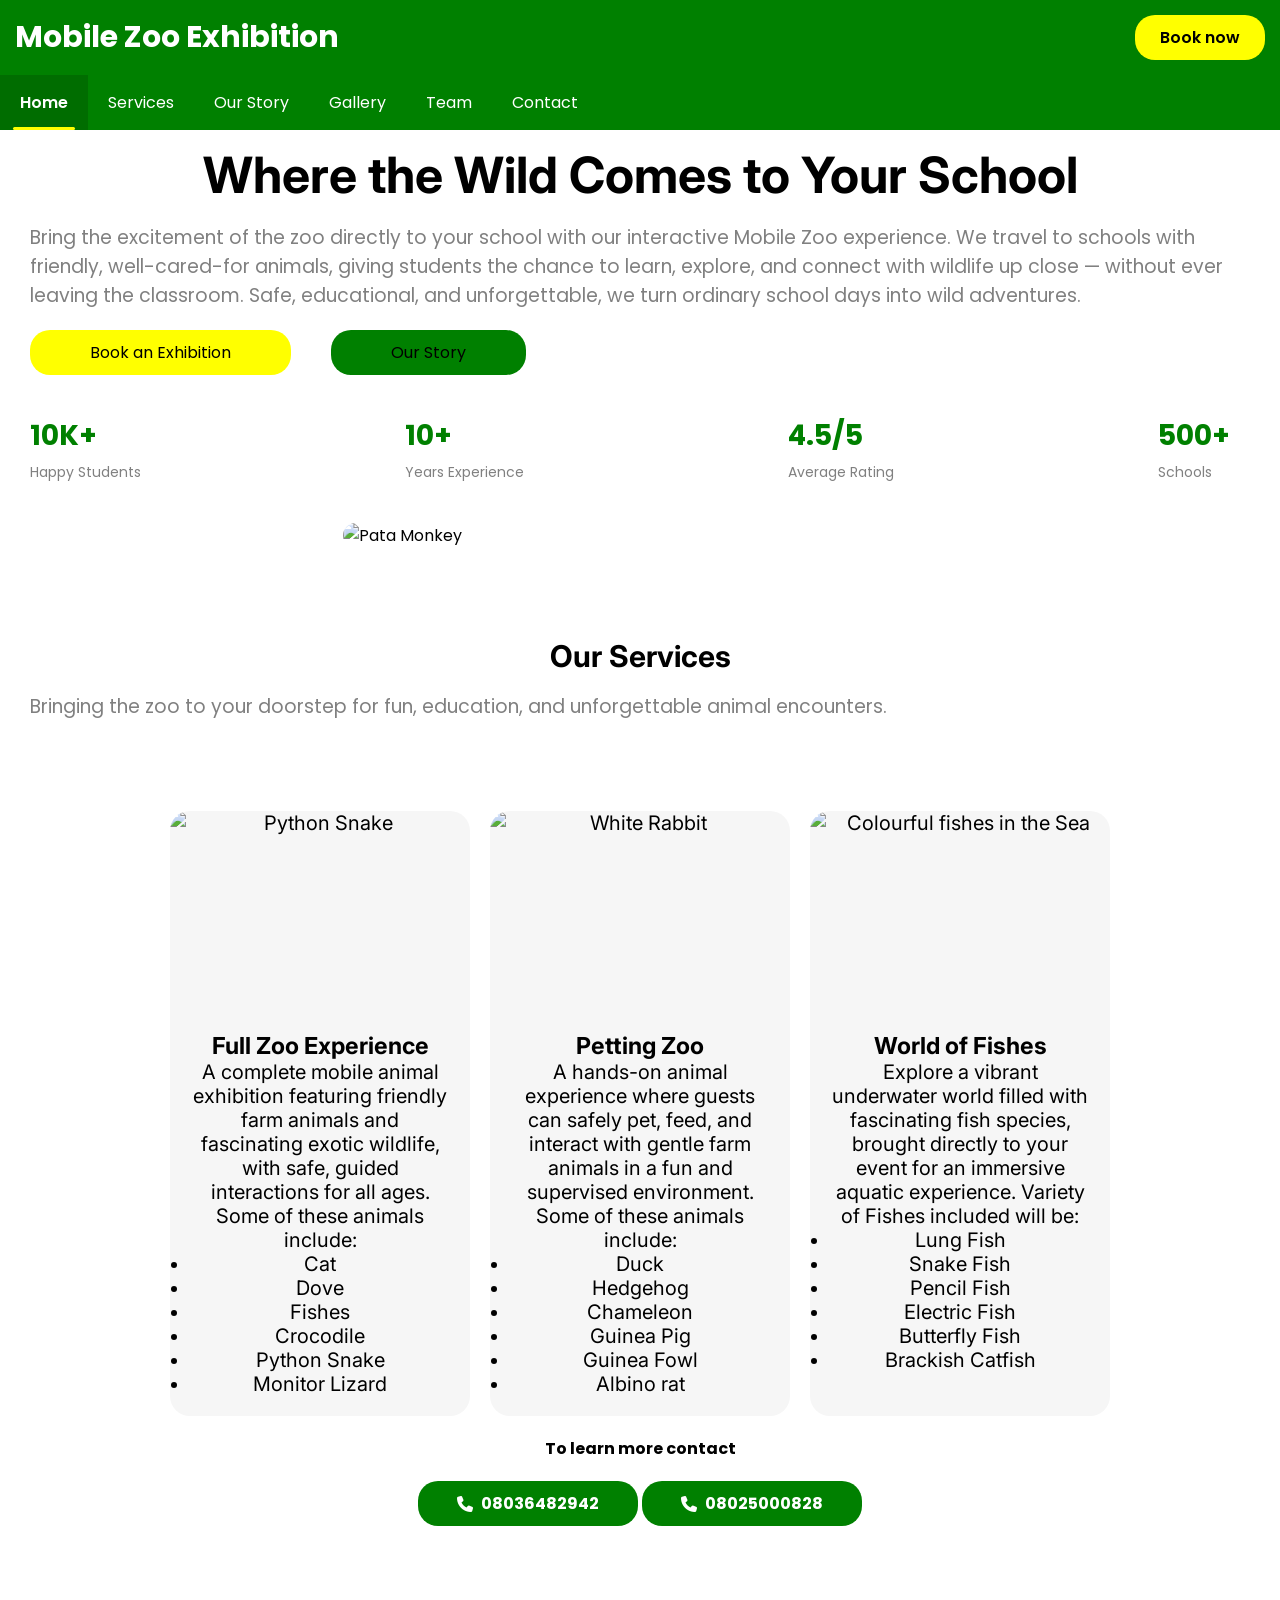
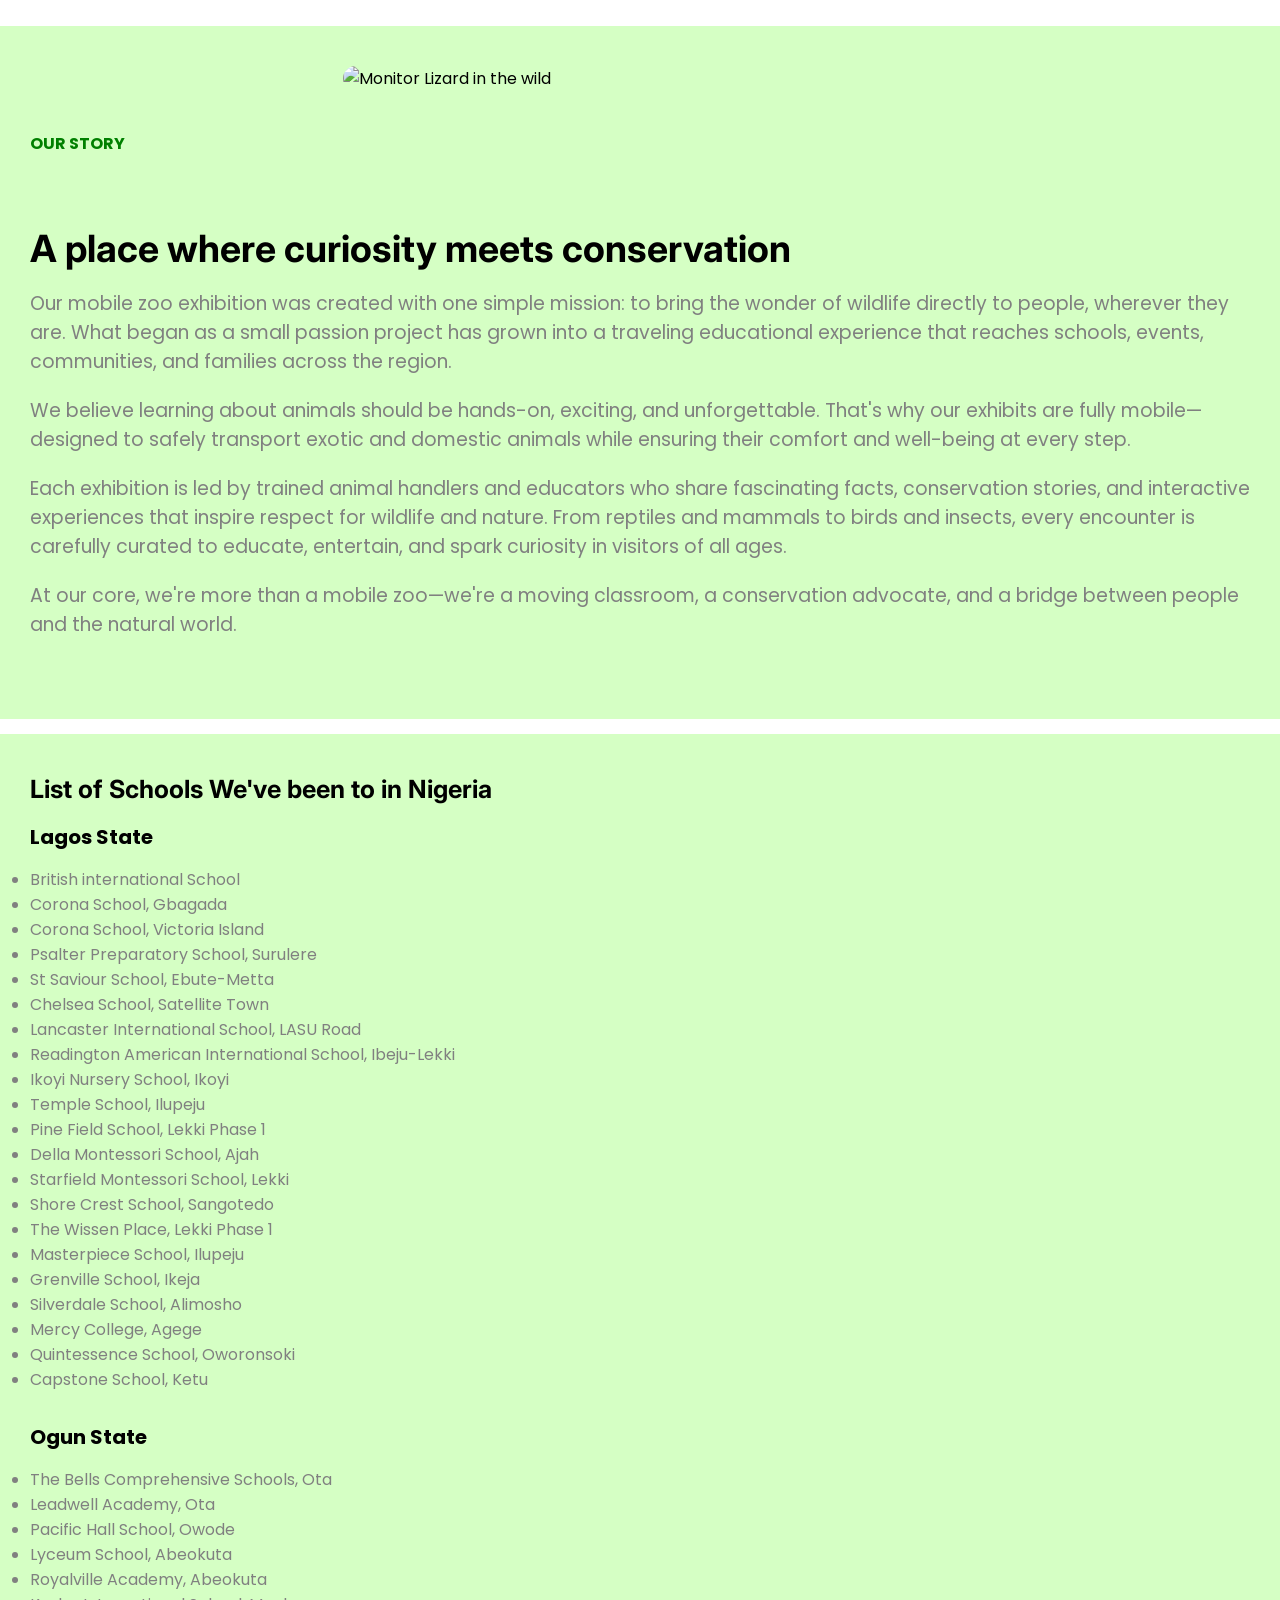
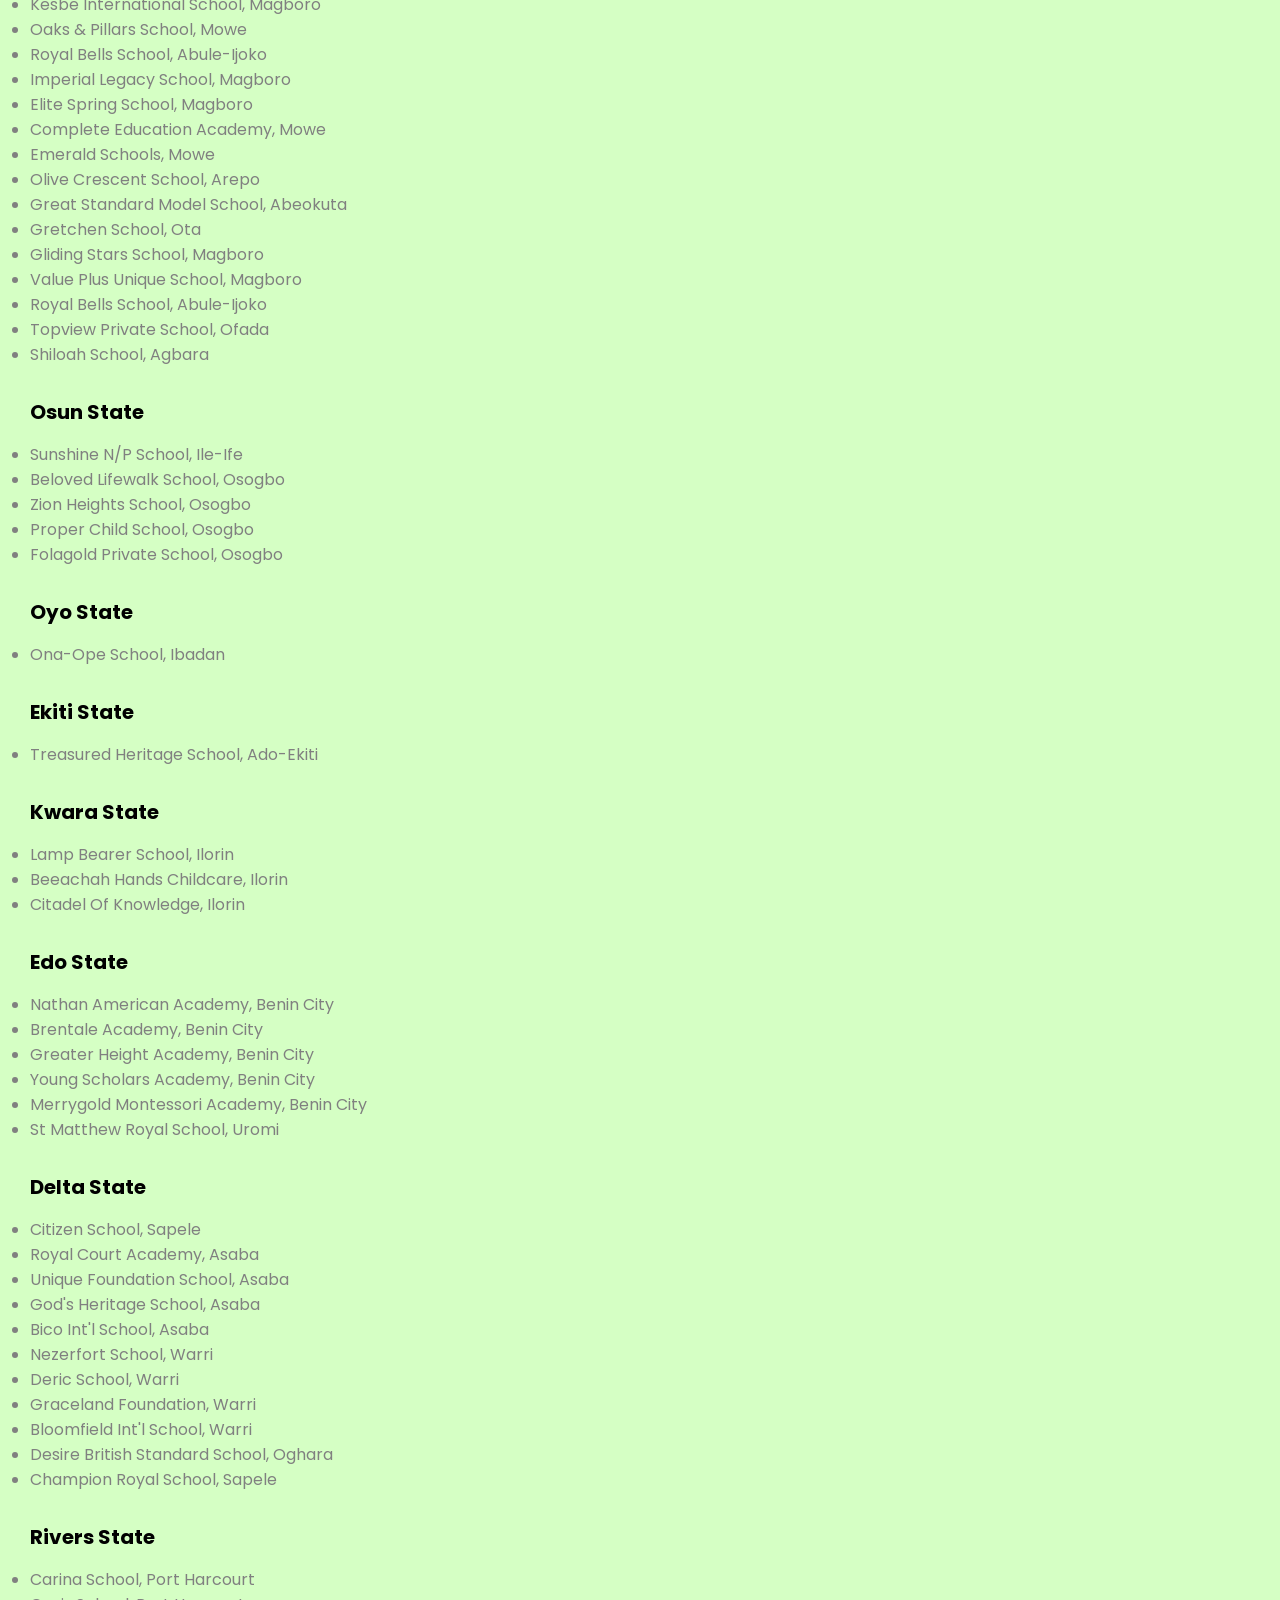
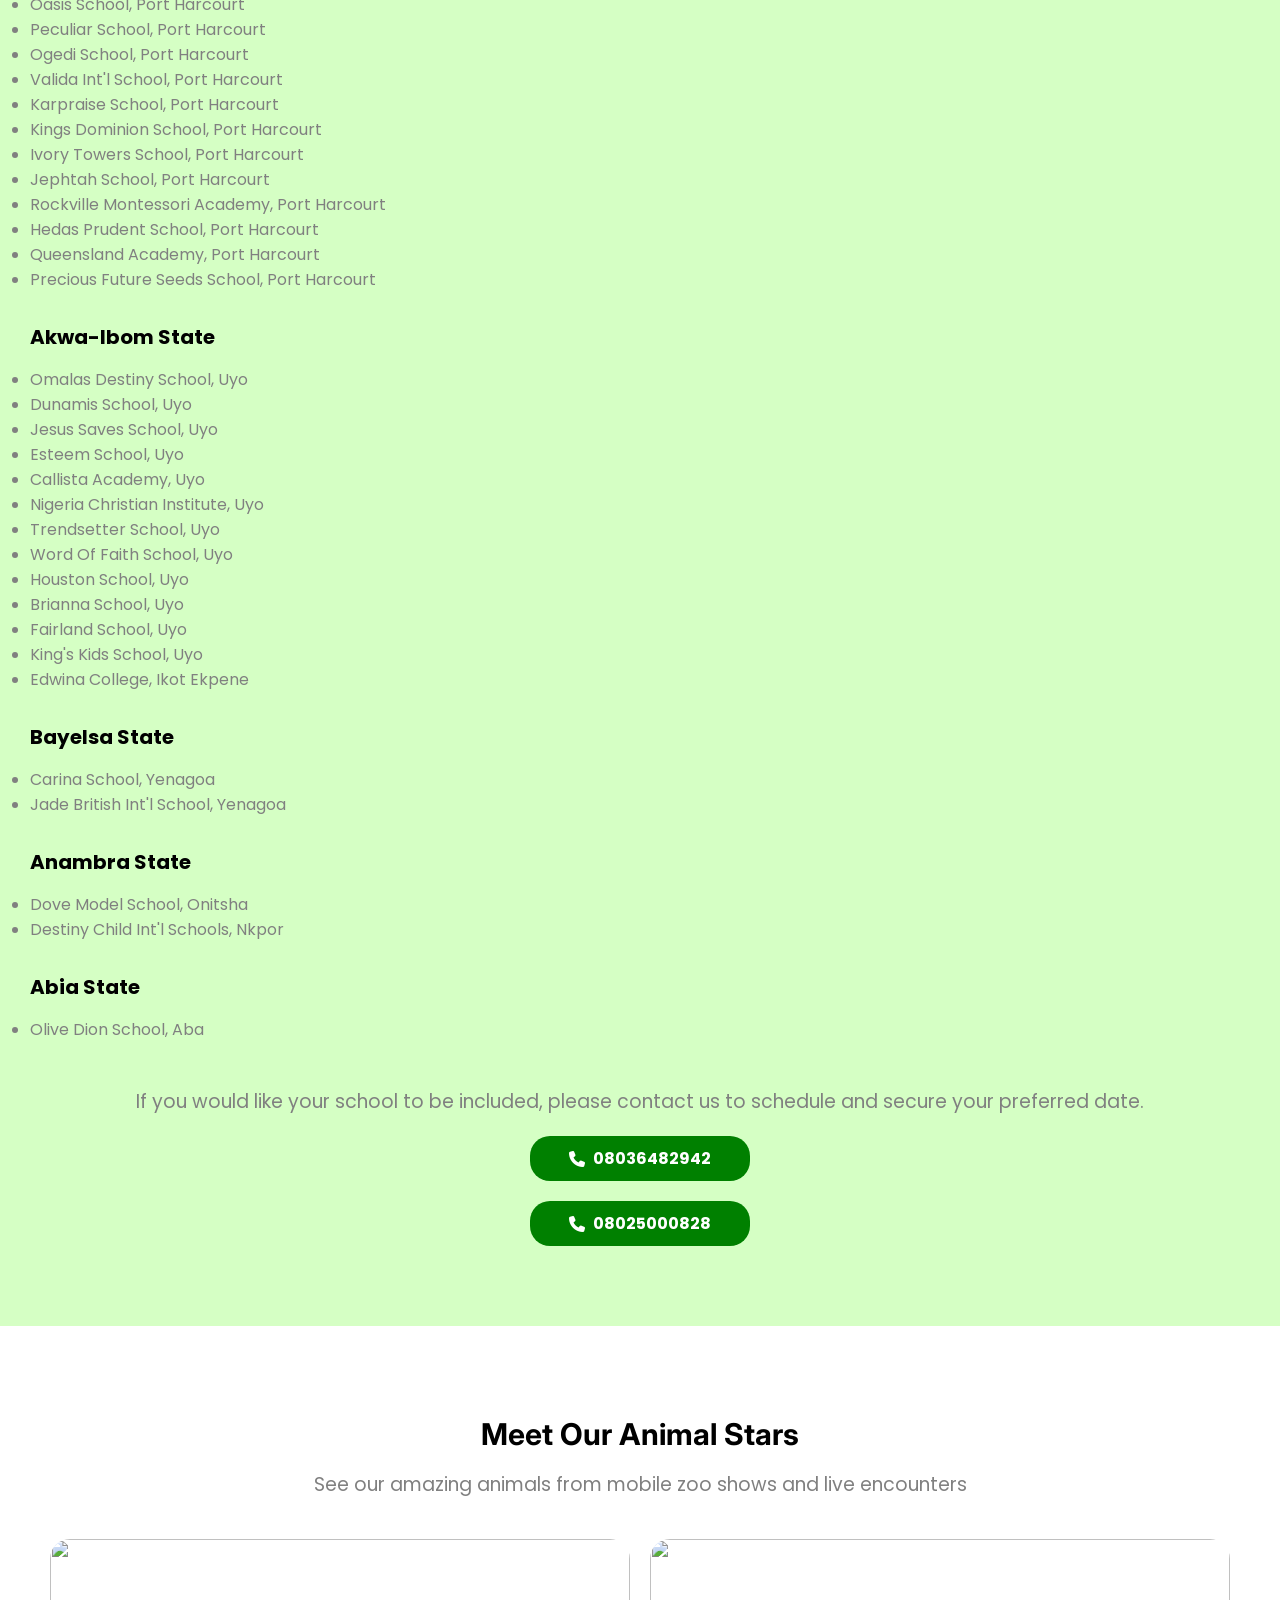
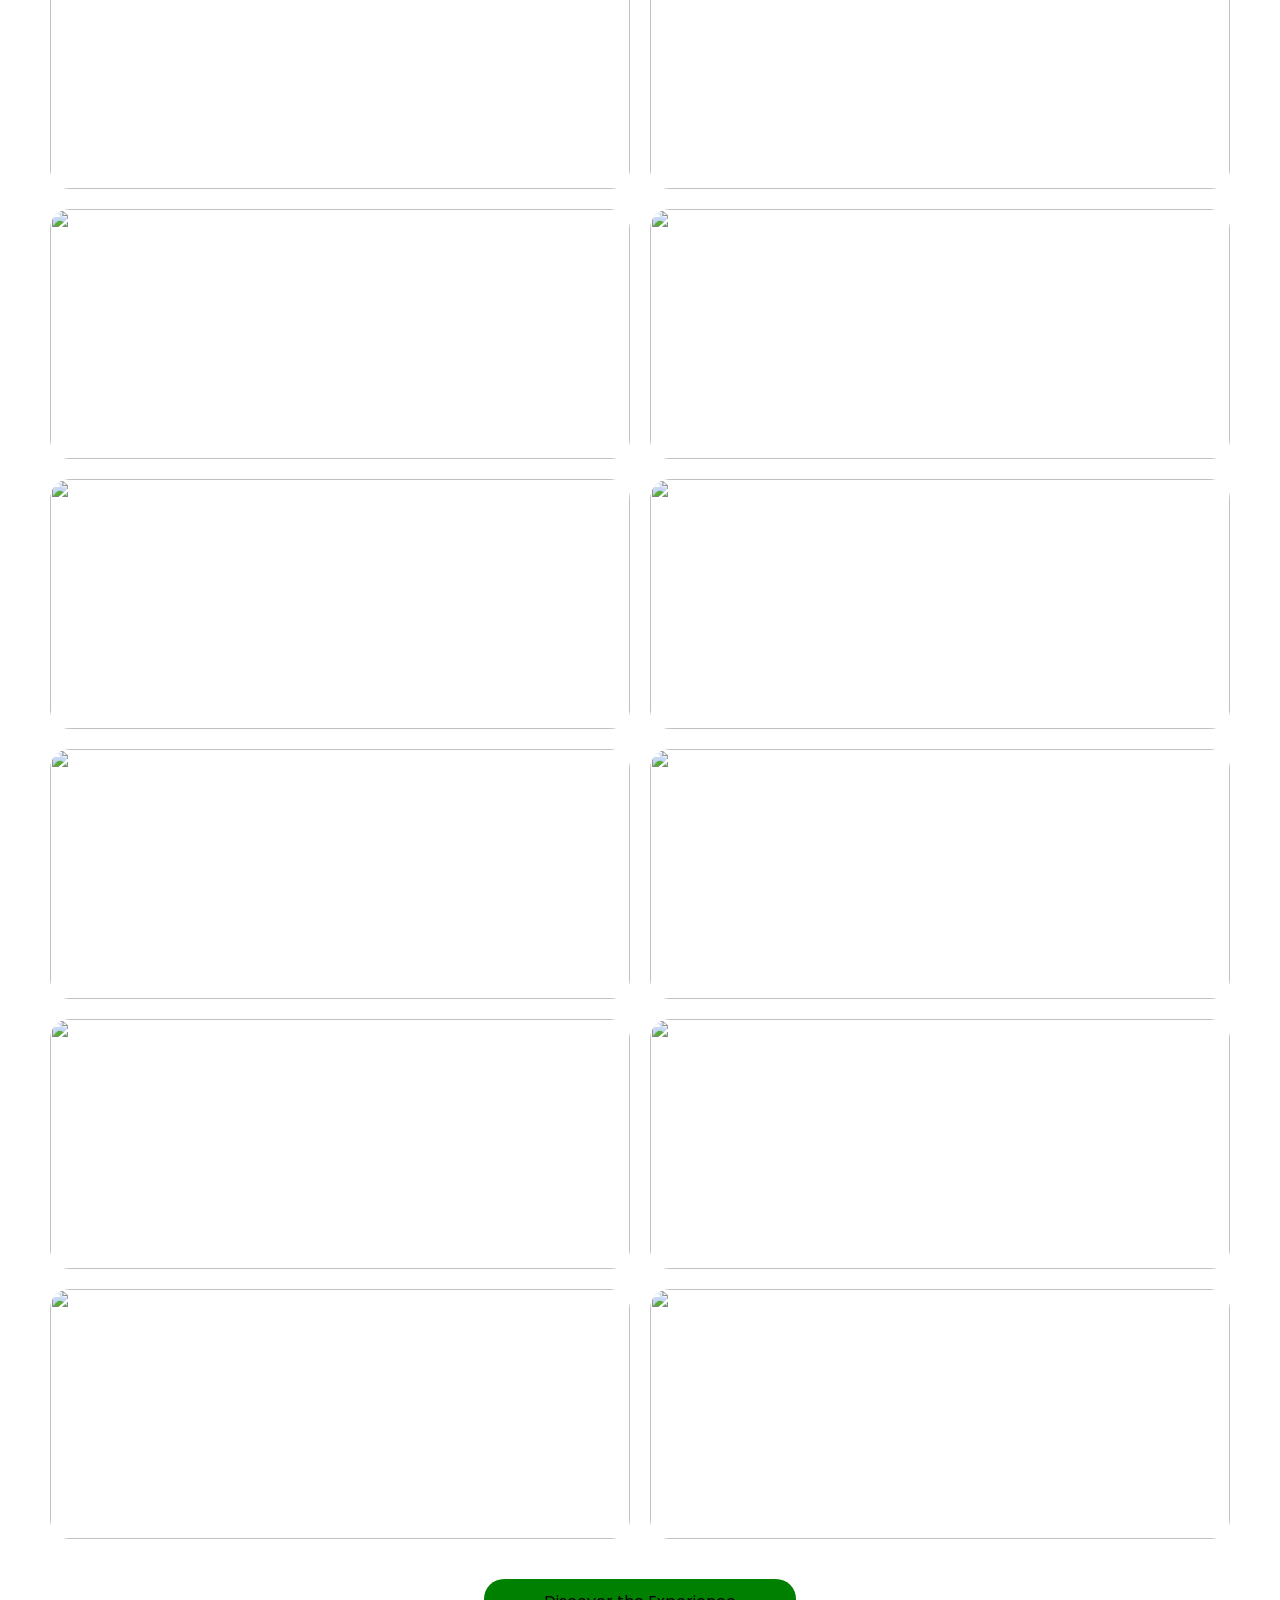
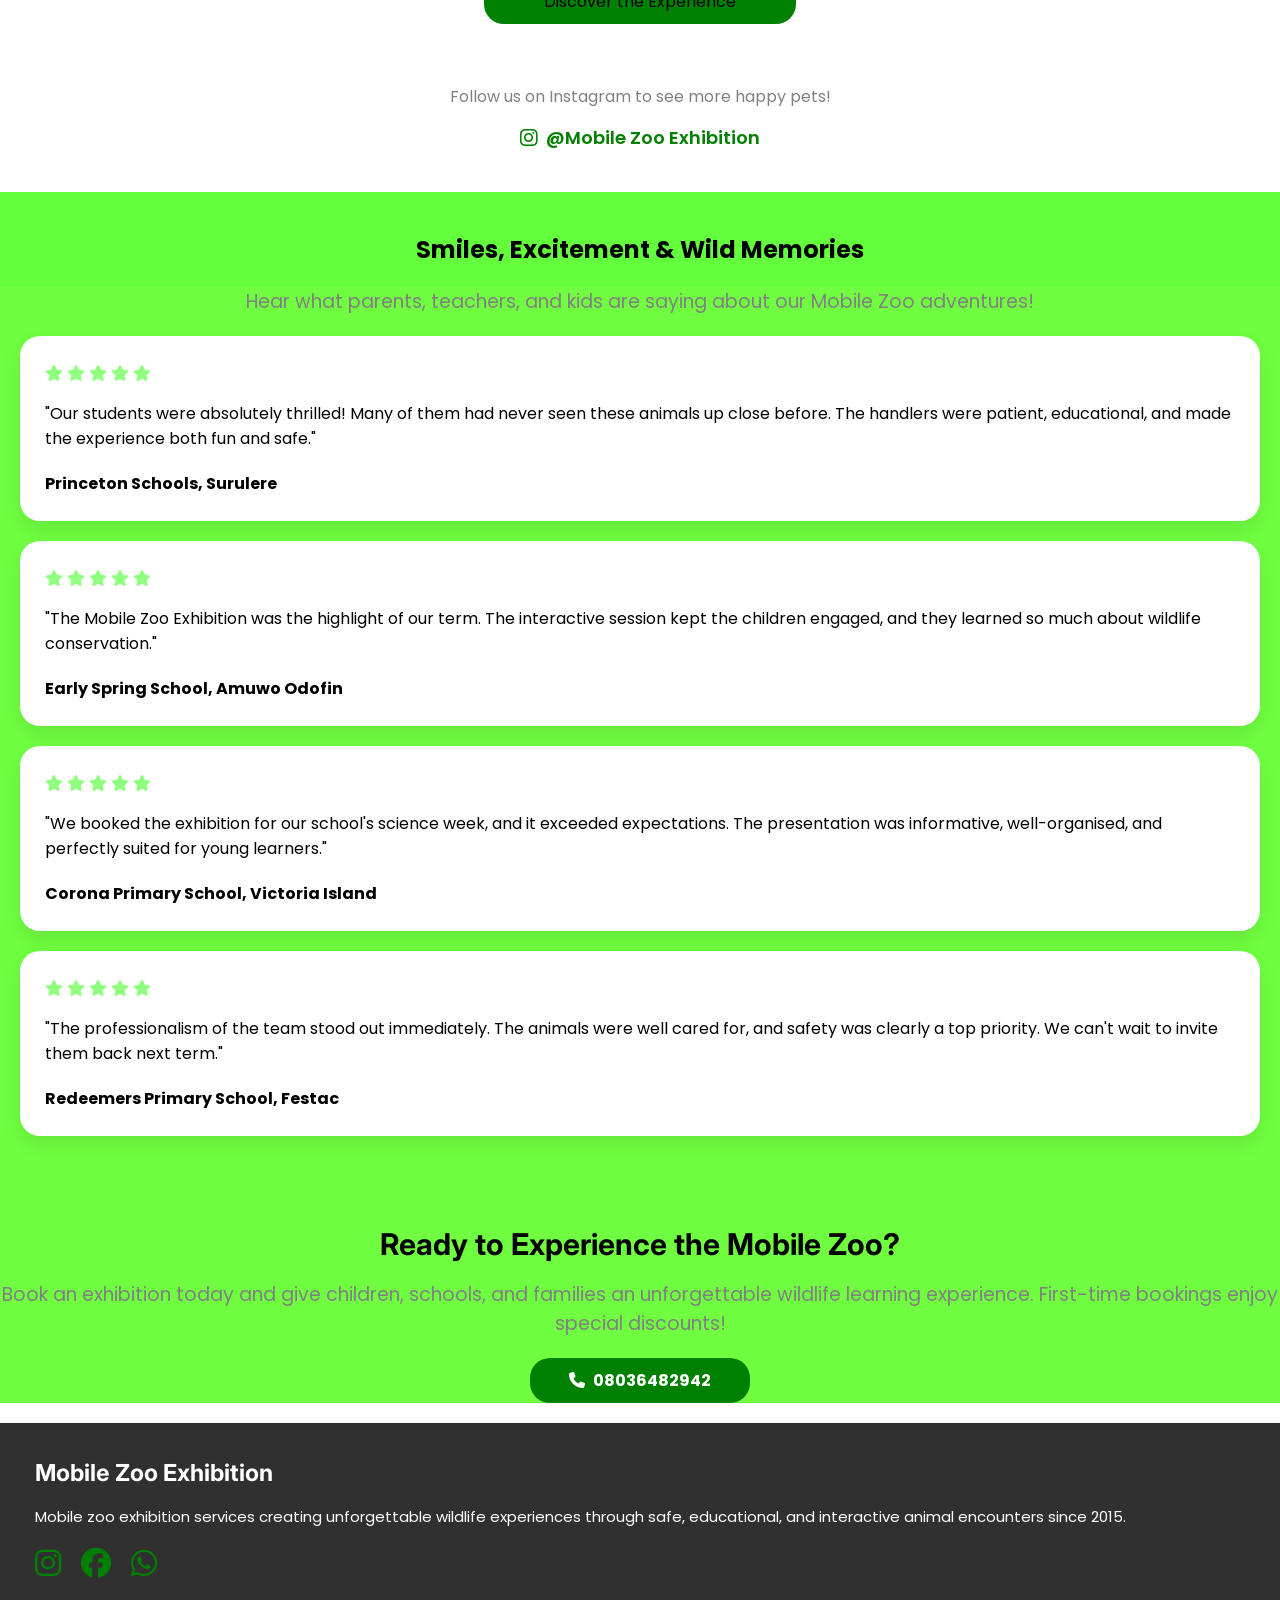
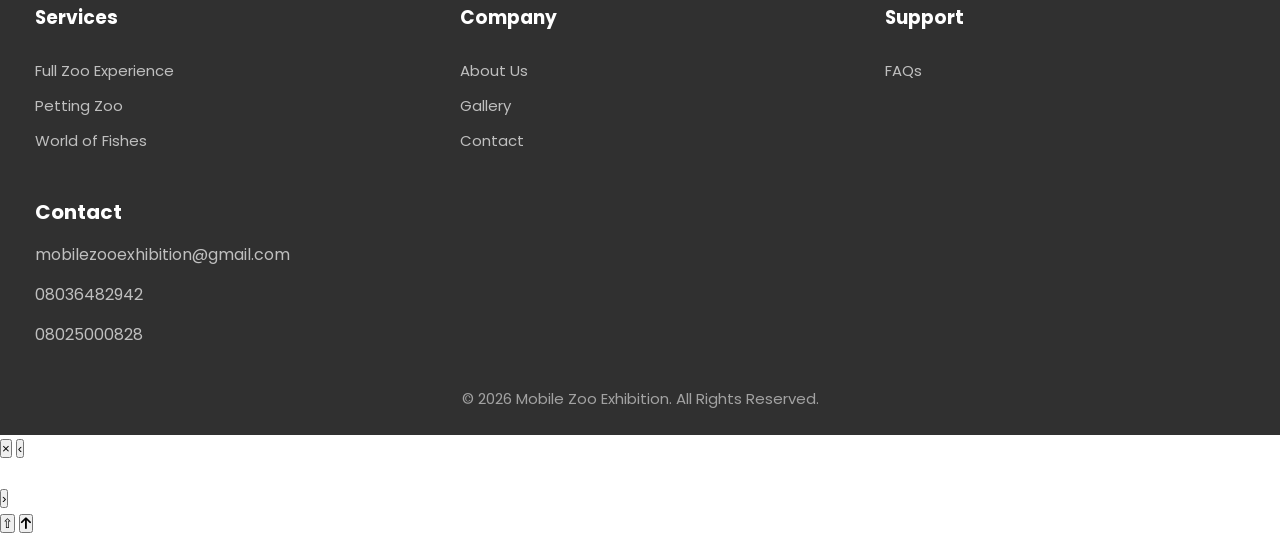
==== commit a39b83a8: "Update index.html" ====
--- a/index.html
+++ b/index.html
@@ -1,202 +1,169 @@
- <!DOCTYPE html>  <html lang="en">  
-<head>  
-    <meta charset="UTF-8">
-    <meta name="viewport" content="width=device-width, initial-scale=1.0">
-    <title>Mobile Zoo Exhibition</title>  
-    <link rel="stylesheet" href="zoo.css">  
-    <link href="https://fonts.googleapis.com/icon?family=Material+Icons" rel="stylesheet">  
-    <link href="https://fonts.googleapis.com/css2?family=Inter:wght@300;400;600;700&display=swap" rel="stylesheet">  
-    <link rel="stylesheet" href="https://cdnjs.cloudflare.com/ajax/libs/font-awesome/6.5.0/css/all.min.css">
-
-</head>  
-<body>  
-    <div class="menu">  
-    <input type="checkbox" id="menu-toggle">  
-    <div class="menu-logo">  
-        <div class="zoo-logo">Mobile Zoo Exhibition  </div>
-        <a href="contact.html" class="buttons2">Book now</a>
-          
-        <label for="menu-toggle"></label>  
-    </div>  <div class="items">  
-        <a href="index.html" class="item">Home</a>
-    <a href="#services" class="item">Services</a>  
-    <a href="#story" class="item">Our Story</a>  
-    <a href="gallery.html" class="item">Gallery</a>  
-    <a href="team.html" class="item">Team</a>  
-    <a href="contact.html" class="item">Contact</a>    
-</div>
-
-</div>  <div class="introduction">  
-<div class="intro">  
-    <h1>  
-      Where the Wild Comes to Your School  
-  </h1>  
-  </div>    <div class="into">  
-  Bring the excitement of the zoo directly to your school with our interactive Mobile Zoo experience. We travel to schools with friendly, well-cared-for animals, giving students the chance to learn, explore, and connect with wildlife up close — without ever leaving the classroom. Safe, educational, and unforgettable, we turn ordinary school days into wild adventures.  
-  </div> 
-  
-     <div class="link1">  
+  <!DOCTYPE html>
+<html lang="en">
+<head>
+  <meta charset="UTF-8">
+  <meta name="viewport" content="width=device-width, initial-scale=1.0">
+  <title>Mobile Zoo Exhibition</title>
+  <link href="https://fonts.googleapis.com/icon?family=Material+Icons" rel="stylesheet">
+  <link href="https://fonts.googleapis.com/css2?family=Inter:wght@300;400;600;700&family=Poppins:wght@400;600;700&display=swap" rel="stylesheet">
+  <link rel="stylesheet" href="https://cdnjs.cloudflare.com/ajax/libs/font-awesome/6.5.0/css/all.min.css">
+ <link rel="stylesheet" href="index.css">
+ <link rel="stylesheet" href="zoo.css">
+</head>
+<body>
+  <div class="introduction">
+    <div class="intro">
+      <h1>Where the Wild Comes to Your School</h1>
+    </div>
+    <div class="into">
+      Bring the excitement of the zoo directly to your school with our interactive Mobile Zoo experience. We travel to schools with friendly, well-cared-for animals, giving students the chance to learn, explore, and connect with wildlife up close — without ever leaving the classroom. Safe, educational, and unforgettable, we turn ordinary school days into wild adventures.
+    </div>
+    <div class="link1">
       <a href="contact.html" class="buttons">Book an Exhibition</a>
-          <a href="#story" class="button2">Our Story</a>
-      
-  </div> 
-     <div class="stats">    <div class="stat-box">  
-    <h2>10K+</h2>  
-    <p>Happy Students</p>  
-  </div>    <div class="stat-box">  
-    <h2>8+</h2>  
-    <p>Years Experience</p>  
-  </div>    <div class="stat-box">  
-    <h2>4.5/5</h2>  
-    <p>Average Rating</p>  
-  </div>    <div class="stat-box">  
-    <h2>500+</h2>  
-    <p>Schools</p>  
-  </div>  
-</div>  <div class="pic">  
-    <img src="monkey.png" alt="Pata Monkey">  
-</div>  
-</div>  
-
-<section id="services">
-    <div class="services">  
-    <h1>Our Services</h1>  
-</div>  <div class="into">  
-    Bringing the zoo to your doorstep for fun, education, and unforgettable animal encounters.  
-</div>  <section class="services">    <div class="bundles">  <div class="bundle">  
-        <img src="snake.png" alt="Python Snake">  
-         
-    
-
-  <div class="bundle-content">  
-    <h3>Full Zoo Experience</h3>  
-    <p>  
-        A complete mobile animal exhibition featuring friendly farm animals and fascinating exotic wildlife, with safe, guided interactions for all ages. Some of these animals include:  
-        </p>  
-        <p>  
-        <ul>  
-            <li>Cat</li>  
-            <li>Dove</li>  
-            <li>Fishes</li>  
-            <li>Crocodile</li>   
-            <li>Python Snake</li>  
-            <li>Monitor Lizard</li>  
-        </ul>  
-        
-    </p>  
-  </div>  
-</div>
-
-   <div class="bundle">  
-      <img src="rabbit.png" alt="White Rabbit">  <div class="bundle-content">  
-    <h3>Petting Zoo</h3>  
-    <p>  
-      A hands-on animal experience where guests can safely pet, feed, and interact with gentle farm animals in a fun and supervised environment. Some of these animals include:  
-        </p>  
-        <p>  
-        <ul>  
-            <li>Duck</li>  
-            <li>Hedgehog</li>  
-            <li>Chameleon</li>  
-            <li>Guinea Pig</li>  
-            <li>Guinea Fowl</li>  
-            <li>Albino rat</li>   
-        </ul>   
-    </p>  
-  </div>  
-</div>  
-  
-<div class="bundle">  
-  <img src="fishes.png" alt="Colourful fishes in the Sea">  
-
-  <div class="bundle-content">  
-    <h3>World of Fishes</h3>  
-    <p>  
-      Explore a vibrant underwater world filled with fascinating fish species, brought directly to your event for an immersive aquatic experience. Variety of Fishes included will be:  
-        </p>  
-        <p>  
-        <ul>  
-            <li>Lung Fish</li>  
-            <li>Snake Fish</li>  
-            <li>Pencil Fish</li>  
-            <li>Electric Fish</li>   
-            <li>Butterfly Fish</li>  
-            <li>Brackish Catfish</li>  
-        </ul>  
-        
-    </p>  
-    </p>  
-  </div>  
-</div>
-
-  </div>  </section>
-    <div class="contact">  
-  To learn more contact   
-    </div>
-  <div class="call-btns"><a href="tel:08036482942" class="call-btn">
-      <i class="fa-solid fa-phone"></i>
-      08036482942</a>
-      
-      <a href="tel:08025000828" class="call-btn">
-      <i class="fa-solid fa-phone"></i>
-      08025000828</a> </div>
- 
-
-<section id="story" class="about-us">
+      <a href="#story" class="button2 buttons">Our Story</a>
+    </div>
+    <div class="stats">
+      <div class="stat-box">
+        <h2>10K+</h2>
+        <p>Happy Students</p>
+      </div>
+      <div class="stat-box">
+        <h2>10+</h2>
+        <p>Years Experience</p>
+      </div>
+      <div class="stat-box">
+        <h2>4.5/5</h2>
+        <p>Average Rating</p>
+      </div>
+      <div class="stat-box">
+        <h2>500+</h2>
+        <p>Schools</p>
+      </div>
+    </div>
     <div class="pic">
-        <img src="monitor.png" alt="Monitor Lizard in the wild">
+      <img src="photos/monkey.png" alt="Pata Monkey">
+    </div>
+  </div>
+
+  <section id="services">
+    <div class="services">
+      <h1>Our Services</h1>
+    </div>
+    <div class="into">
+      Bringing the zoo to your doorstep for fun, education, and unforgettable animal encounters.
+    </div>
+    <section class="services">
+      <div class="bundles">
+        <div class="bundle">
+          <img src="photos/snake.png" alt="Python Snake">
+          <div class="bundle-content">
+            <h3>Full Zoo Experience</h3>
+            <p>A complete mobile animal exhibition featuring friendly farm animals and fascinating exotic wildlife, with safe, guided interactions for all ages. Some of these animals include:</p>
+            <p>
+              <ul>
+                <li>Cat</li>
+                <li>Dove</li>
+                <li>Fishes</li>
+                <li>Crocodile</li>
+                <li>Python Snake</li>
+                <li>Monitor Lizard</li>
+              </ul>
+            </p>
+          </div>
+        </div>
+        <div class="bundle">
+          <img src="photos/rabbit.png" alt="White Rabbit">
+          <div class="bundle-content">
+            <h3>Petting Zoo</h3>
+            <p>A hands-on animal experience where guests can safely pet, feed, and interact with gentle farm animals in a fun and supervised environment. Some of these animals include:</p>
+            <p>
+              <ul>
+                <li>Duck</li>
+                <li>Hedgehog</li>
+                <li>Chameleon</li>
+                <li>Guinea Pig</li>
+                <li>Guinea Fowl</li>
+                <li>Albino rat</li>
+              </ul>
+            </p>
+          </div>
+        </div>
+        <div class="bundle">
+          <img src="photos/fishes.png" alt="Colourful fishes in the Sea">
+          <div class="bundle-content">
+            <h3>World of Fishes</h3>
+            <p>Explore a vibrant underwater world filled with fascinating fish species, brought directly to your event for an immersive aquatic experience. Variety of Fishes included will be:</p>
+            <p>
+              <ul>
+                <li>Lung Fish</li>
+                <li>Snake Fish</li>
+                <li>Pencil Fish</li>
+                <li>Electric Fish</li>
+                <li>Butterfly Fish</li>
+                <li>Brackish Catfish</li>
+              </ul>
+            </p>
+          </div>
+        </div>
+      </div>
+    </section>
+    <div class="contact">To learn more contact</div>
+    <div class="call-btns">
+      <a href="tel:08036482942" class="call-btn"><i class="fa-solid fa-phone"></i> 08036482942</a>
+      <a href="tel:08025000828" class="call-btn"><i class="fa-solid fa-phone"></i> 08025000828</a>
+    </div>
+  </section>
+
+
+  <section id="story" class="about-us">
+    <div class="pic">
+      <img src="photos/monitor.png" alt="Monitor Lizard in the wild">
     </div>
     <div class="story">OUR STORY</div>
-   <div class="intro2"> <h2>A place where curiosity meets conservation </h2></div>
-   
-<div class="into2">Our mobile zoo exhibition was created with one simple mission: to bring the wonder of wildlife directly to people, wherever they are. What began as a small passion project has grown into a traveling educational experience that reaches schools, events, communities, and families across the region.
-</div>
-<div class="into2">We believe learning about animals should be hands-on, exciting, and unforgettable. That’s why our exhibits are fully mobile—designed to safely transport exotic and domestic animals while ensuring their comfort and well-being at every step.</div>
-
-<div class="into2">Each exhibition is led by trained animal handlers and educators who share fascinating facts, conservation stories, and interactive experiences that inspire respect for wildlife and nature. From reptiles and mammals to birds and insects, every encounter is carefully curated to educate, entertain, and spark curiosity in visitors of all ages.
-</div>
-
-<div class="into2">At our core, we’re more than a mobile zoo—we’re a moving classroom, a conservation advocate, and a bridge between people and the natural world.</div>
-</section>
-
-
-
-<section class="about-us">
-   <div class="intro2"> <h4>List of Schools We've been to in Nigeria </h4></div>
-   <div class="states">
-       Lagos State
-   </div>
-<div class="elite">
-    <ul>
-    <li>Corona School, Gbagada</li>
-    <li>Corona School, Victoria Island</li>
-    <li>Psalter Preparatory School, Surulere</li>
-    <li>St Saviour School, Ebute-Metta</li>
-    <li>Chelsea School, Satellite Town</li>
-    <li>Lancaster International School, LASU Road</li>
-    <li>Readington American International School, Ibeju-Lekki</li>
-    <li>Ikoyi Nursery School, Ikoyi</li>
-    <li>Temple School, Ilupeju</li>
-    <li>Pine Field School, Lekki Phase 1</li>
-    <li>Della Montessori School, Ajah</li>
-    <li>Starfield Montessori School, Lekki</li>
-    <li>Shore Crest School, Sangotedo</li>
-    <li>The Wissen Place, Lekki Phase 1</li>
-    <li>Masterpiece School, Ilupeju</li>
-    <li>Grenville School, Ikeja</li>
-    <li>Silverdale School, Alimosho</li>
-    <li>Mercy College, Agege</li>
-    <li>Quintessence School, Oworonsoki</li>
-    <li>Capstone School, Ketu</li>
-</ul>
-</div>
-
-<div class="states2">
-    Ogun State
-</div>
-
-<div class="elite">
-    <ul>
+    <div class="intro2">
+      <h2>A place where curiosity meets conservation</h2>
+    </div>
+    <div class="into2">Our mobile zoo exhibition was created with one simple mission: to bring the wonder of wildlife directly to people, wherever they are. What began as a small passion project has grown into a traveling educational experience that reaches schools, events, communities, and families across the region.</div>
+    <div class="into2">We believe learning about animals should be hands-on, exciting, and unforgettable. That's why our exhibits are fully mobile—designed to safely transport exotic and domestic animals while ensuring their comfort and well-being at every step.</div>
+    <div class="into2">Each exhibition is led by trained animal handlers and educators who share fascinating facts, conservation stories, and interactive experiences that inspire respect for wildlife and nature. From reptiles and mammals to birds and insects, every encounter is carefully curated to educate, entertain, and spark curiosity in visitors of all ages.</div>
+    <div class="into2">At our core, we're more than a mobile zoo—we're a moving classroom, a conservation advocate, and a bridge between people and the natural world.</div>
+  </section>
+
+  <section class="about-us">
+    <div class="intro2">
+      <h4>List of Schools We've been to in Nigeria</h4>
+    </div>
+
+    <div class="states">Lagos State</div>
+    <div class="elite">
+      <ul>
+        <li>British international School</li>
+        <li>Corona School, Gbagada</li>
+        <li>Corona School, Victoria Island</li>
+        <li>Psalter Preparatory School, Surulere</li>
+        <li>St Saviour School, Ebute-Metta</li>
+        <li>Chelsea School, Satellite Town</li>
+        <li>Lancaster International School, LASU Road</li>
+        <li>Readington American International School, Ibeju-Lekki</li>
+        <li>Ikoyi Nursery School, Ikoyi</li>
+        <li>Temple School, Ilupeju</li>
+        <li>Pine Field School, Lekki Phase 1</li>
+        <li>Della Montessori School, Ajah</li>
+        <li>Starfield Montessori School, Lekki</li>
+        <li>Shore Crest School, Sangotedo</li>
+        <li>The Wissen Place, Lekki Phase 1</li>
+        <li>Masterpiece School, Ilupeju</li>
+        <li>Grenville School, Ikeja</li>
+        <li>Silverdale School, Alimosho</li>
+        <li>Mercy College, Agege</li>
+        <li>Quintessence School, Oworonsoki</li>
+        <li>Capstone School, Ketu</li>
+      </ul>
+    </div>
+
+    <div class="states2">Ogun State</div>
+    <div class="elite">
+      <ul>
         <li>The Bells Comprehensive Schools, Ota</li>
         <li>Leadwell Academy, Ota</li>
         <li>Pacific Hall School, Owode</li>
@@ -217,77 +184,58 @@
         <li>Royal Bells School, Abule-Ijoko</li>
         <li>Topview Private School, Ofada</li>
         <li>Shiloah School, Agbara</li>
-    </ul>
-</div>
-
-<div class="states2">
-    Osun State
-</div>
-
-<div class="elite">
-    <ul>
+      </ul>
+    </div>
+
+    <div class="states2">Osun State</div>
+    <div class="elite">
+      <ul>
         <li>Sunshine N/P School, Ile-Ife</li>
         <li>Beloved Lifewalk School, Osogbo</li>
         <li>Zion Heights School, Osogbo</li>
         <li>Proper Child School, Osogbo</li>
         <li>Folagold Private School, Osogbo</li>
-    </ul>
-</div>
-
-<div class="states2">
-    Oyo State
-</div>
-
-<div class="elite">
-    <ul>
+      </ul>
+    </div>
+
+    <div class="states2">Oyo State</div>
+    <div class="elite">
+      <ul>
         <li>Ona-Ope School, Ibadan</li>
-    </ul>
-</div>
-
-<div class="states2">
-    Ekiti State
-</div>
-
-<div class="elite">
-    <ul>
+      </ul>
+    </div>
+
+    <div class="states2">Ekiti State</div>
+    <div class="elite">
+      <ul>
         <li>Treasured Heritage School, Ado-Ekiti</li>
-    </ul>
-</div>
-
-<div class="states2">
-    Kwara State
-</div>
-
-<div class="elite">
-    <ul>
+      </ul>
+    </div>
+
+    <div class="states2">Kwara State</div>
+    <div class="elite">
+      <ul>
         <li>Lamp Bearer School, Ilorin</li>
         <li>Beeachah Hands Childcare, Ilorin</li>
         <li>Citadel Of Knowledge, Ilorin</li>
-    </ul>
-</div>
-
-<div class="states2">
-    Edo State
-</div>
-
-<div class="elite">
-    <ul>
+      </ul>
+    </div>
+
+    <div class="states2">Edo State</div>
+    <div class="elite">
+      <ul>
         <li>Nathan American Academy, Benin City</li>
         <li>Brentale Academy, Benin City</li>
         <li>Greater Height Academy, Benin City</li>
         <li>Young Scholars Academy, Benin City</li>
         <li>Merrygold Montessori Academy, Benin City</li>
         <li>St Matthew Royal School, Uromi</li>
-    </ul>
-</div>
-
-
-<div class="states2">
-    Delta State
-</div>
-
-<div class="elite">
-    <ul>
+      </ul>
+    </div>
+
+    <div class="states2">Delta State</div>
+    <div class="elite">
+      <ul>
         <li>Citizen School, Sapele</li>
         <li>Royal Court Academy, Asaba</li>
         <li>Unique Foundation School, Asaba</li>
@@ -299,15 +247,12 @@
         <li>Bloomfield Int'l School, Warri</li>
         <li>Desire British Standard School, Oghara</li>
         <li>Champion Royal School, Sapele</li>
-    </ul>
-</div>
-
-<div class="states2">
-    Rivers State
-</div>
-
-<div class="elite">
-    <ul>
+      </ul>
+    </div>
+
+    <div class="states2">Rivers State</div>
+    <div class="elite">
+      <ul>
         <li>Carina School, Port Harcourt</li>
         <li>Oasis School, Port Harcourt</li>
         <li>Peculiar School, Port Harcourt</li>
@@ -321,15 +266,12 @@
         <li>Hedas Prudent School, Port Harcourt</li>
         <li>Queensland Academy, Port Harcourt</li>
         <li>Precious Future Seeds School, Port Harcourt</li>
-    </ul>
-</div>
-
-<div class="states2">
-    Akwa-Ibom State
-</div>
-
-<div class="elite">
-    <ul>
+      </ul>
+    </div>
+
+    <div class="states2">Akwa-Ibom State</div>
+    <div class="elite">
+      <ul>
         <li>Omalas Destiny School, Uyo</li>
         <li>Dunamis School, Uyo</li>
         <li>Jesus Saves School, Uyo</li>
@@ -343,271 +285,191 @@
         <li>Fairland School, Uyo</li>
         <li>King's Kids School, Uyo</li>
         <li>Edwina College, Ikot Ekpene</li>
-    </ul>
-</div>
-
-<div class="states2">
-    Bayelsa State
-</div>
-
-<div class="elite">
-    <ul>
+      </ul>
+    </div>
+
+    <div class="states2">Bayelsa State</div>
+    <div class="elite">
+      <ul>
         <li>Carina School, Yenagoa</li>
         <li>Jade British Int'l School, Yenagoa</li>
-    </ul>
-</div>
-
-<div class="states2">
-    Anambra State
-</div>
-
-<div class="elite">
-    <ul>
+      </ul>
+    </div>
+
+    <div class="states2">Anambra State</div>
+    <div class="elite">
+      <ul>
         <li>Dove Model School, Onitsha</li>
         <li>Destiny Child Int'l Schools, Nkpor</li>
-    </ul>
-</div>
-
-<div class="states2">
-    Abia State
-</div>
-
-<div class="elite">
-    <ul>
+      </ul>
+    </div>
+
+    <div class="states2">Abia State</div>
+    <div class="elite">
+      <ul>
         <li>Olive Dion School, Aba</li>
-    </ul>
-</div>
-
-<div class="into6">If you would like your school to be included, please contact us to schedule and secure your preferred date.</div>
+      </ul>
+    </div>
+
+    <div class="into6">If you would like your school to be included, please contact us to schedule and secure your preferred date.</div>
     <div class="contact9">
- <button class="call-btn"><a href="tel:08036482942" class="call-btn" >
-      <i class="fa-solid fa-phone"></i>
-      08036482942</a>  </div></button>
-
- <div class="contact9">
-      <button class="call-btn"><a href="tel:08025000828" class="call-btn" >
-      <i class="fa-solid fa-phone"></i>
-      08025000828</a>  </div></button>
-
-</section>
-
-<section id="gallery">
+      <a href="tel:08036482942" class="call-btn"><i class="fa-solid fa-phone"></i> 08036482942</a>
+    </div>
+    <div class="contact9">
+      <a href="tel:08025000828" class="call-btn"><i class="fa-solid fa-phone"></i> 08025000828</a>
+    </div>
+  </section>
+
+  <section id="gallery">
     <div class="services">
-        <h2>Meet Our Animal Stars</h2>
+      <h2>Meet Our Animal Stars</h2>
     </div>
     <div class="into3">See our amazing animals from mobile zoo shows and live encounters</div>
-    
     <div class="gallery">
-        <img src="Snake3.jpg" alt="">
-        <img src="Rat.jpg" alt="">
-        <img src="chameleon.jpg" alt="">
-        <img src="officials.jpg" alt="">
-        <img src="Rat2.jpg" alt="">
-        <img src="Monkey.jpg" alt="">
-     <img src="Guineapig.jpg" alt="">
-     <img src="Snake4.jpg" alt="">
-     <img src="Monkey2.jpg" alt="">
-     <img src="Animals.jpg" alt="">
-     <img src="Goose.jpg" alt="">
-     <img src="crocodile.jpg" alt="">
-    </div>
-
- <a href="gallery.html" class="Buttons">Discover the Experience</a> 
+      <img src="photos/Snake3.jpg" alt="">
+      <img src="photos/Rat.jpg" alt="">
+      <img src="photos/chameleon.jpg" alt="">
+      <img src="photos/officials.jpg" alt="">
+      <img src="photos/Rat2.jpg" alt="">
+      <img src="photos/Monkey.jpg" alt="">
+      <img src="photos/Guineapig.jpg" alt="">
+      <img src="photos/Snake4.jpg" alt="">
+      <img src="photos/Monkey2.jpg" alt="">
+      <img src="photos/Animals.jpg" alt="">
+      <img src="photos/Goose.jpg" alt="">
+      <img src="photos/crocodile.jpg" alt="">
+    </div>
+    <a href="gallery.html" class="Buttons">Discover the Experience</a>
     <div class="insta">
-    <p class="into2">Follow us on Instagram to see more happy pets!</p>
-    
-    <a href="https://instagram.com/mobilezooschoolexhibition" target="_blank" class="insta-link">
+      <p class="into2">Follow us on Instagram to see more happy pets!</p>
+      <a href="https://instagram.com/mobilezooschoolexhibition" target="_blank" class="insta-link">
         <i class="fa-brands fa-instagram"></i>
-        @Mobile Zoo Exhibition 
-    </a>
-</div>
-</section>
-
-<section class="comments">
+        @Mobile Zoo Exhibition
+      </a>
+    </div>
+  </section>
+
+  
+  <section class="comments">
     <div class="services3">
-        <h2>Smiles, Excitement & Wild Memories</h2>
-        </div>
-<div class="into3">Hear what parents, teachers, and kids are saying about our Mobile Zoo adventures!</div>
-
-<div class="comment">
-    <div class="stars">
-    <i class="fa-solid fa-star"></i>
-    <i class="fa-solid fa-star"></i>
-    <i class="fa-solid fa-star"></i>
-    <i class="fa-solid fa-star"></i>
-    <i class="fa-solid fa-star"></i>
-</div>
-    
-    “Our students were absolutely thrilled! Many of them had never seen these animals up close before. The handlers were patient, educational, and made the experience both fun and safe.”
-    
-<div class="school">Princeton Schools, Surulere</div>
-</div>
-
-<div class="comment">
-    <div class="stars">
-    <i class="fa-solid fa-star"></i>
-    <i class="fa-solid fa-star"></i>
-    <i class="fa-solid fa-star"></i>
-    <i class="fa-solid fa-star"></i>
-    <i class="fa-solid fa-star"></i>
-</div>
-    
-    “The Mobile Zoo Exhibition was the highlight of our term. The interactive session kept the children engaged, and they learned so much about wildlife conservation.”
-    
-<div class="school">Early Spring School, Amuwo Odofin</div>
-</div>
-
-<div class="comment">
-    <div class="stars">
-    <i class="fa-solid fa-star"></i>
-    <i class="fa-solid fa-star"></i>
-    <i class="fa-solid fa-star"></i>
-    <i class="fa-solid fa-star"></i>
-    <i class="fa-solid fa-star"></i>
-</div>
-    
-    “We booked the exhibition for our school’s science week, and it exceeded expectations. The presentation was informative, well-organised, and perfectly suited for young learners.”
-    
-<div class="school">Corona Primary School, Victoria Island</div>
-</div>
-
-<div class="comment">
-    <div class="stars">
-    <i class="fa-solid fa-star"></i>
-    <i class="fa-solid fa-star"></i>
-    <i class="fa-solid fa-star"></i>
-    <i class="fa-solid fa-star"></i>
-    <i class="fa-solid fa-star"></i>
-</div>
-    
-    “The professionalism of the team stood out immediately. The animals were well cared for, and safety was clearly a top priority. We can’t wait to invite them back next term.”
-    
-<div class="school">Redeemers Primary School, Festac</div>
-</div>
-
-<div class="services">
-    <h2>Ready to Experience the Mobile Zoo?</h2>
-</div>
-<div class="into3">Book an exhibition today and give children, schools, and families an unforgettable wildlife learning experience. First-time bookings enjoy special discounts!</div>
-<div class="contact">
-    <button class="call-btn"><a href="tel:08036482942" class="call-btn" >
-      <i class="fa-solid fa-phone"></i>
-      08036482942</a>  </div></button>
-
-</section>
-
-<footer class="end">
+      <h2>Smiles, Excitement & Wild Memories</h2>
+    </div>
+    <div class="into3">Hear what parents, teachers, and kids are saying about our Mobile Zoo adventures!</div>
+
+    <div class="comment">
+      <div class="stars">
+        <i class="fa-solid fa-star"></i>
+        <i class="fa-solid fa-star"></i>
+        <i class="fa-solid fa-star"></i>
+        <i class="fa-solid fa-star"></i>
+        <i class="fa-solid fa-star"></i>
+      </div>
+      "Our students were absolutely thrilled! Many of them had never seen these animals up close before. The handlers were patient, educational, and made the experience both fun and safe."
+      <div class="school">Princeton Schools, Surulere</div>
+    </div>
+
+    <div class="comment">
+      <div class="stars">
+        <i class="fa-solid fa-star"></i>
+        <i class="fa-solid fa-star"></i>
+        <i class="fa-solid fa-star"></i>
+        <i class="fa-solid fa-star"></i>
+        <i class="fa-solid fa-star"></i>
+      </div>
+      "The Mobile Zoo Exhibition was the highlight of our term. The interactive session kept the children engaged, and they learned so much about wildlife conservation."
+      <div class="school">Early Spring School, Amuwo Odofin</div>
+    </div>
+
+    <div class="comment">
+      <div class="stars">
+        <i class="fa-solid fa-star"></i>
+        <i class="fa-solid fa-star"></i>
+        <i class="fa-solid fa-star"></i>
+        <i class="fa-solid fa-star"></i>
+        <i class="fa-solid fa-star"></i>
+      </div>
+      "We booked the exhibition for our school's science week, and it exceeded expectations. The presentation was informative, well-organised, and perfectly suited for young learners."
+      <div class="school">Corona Primary School, Victoria Island</div>
+    </div>
+
+    <div class="comment">
+      <div class="stars">
+        <i class="fa-solid fa-star"></i>
+        <i class="fa-solid fa-star"></i>
+        <i class="fa-solid fa-star"></i>
+        <i class="fa-solid fa-star"></i>
+        <i class="fa-solid fa-star"></i>
+      </div>
+      "The professionalism of the team stood out immediately. The animals were well cared for, and safety was clearly a top priority. We can't wait to invite them back next term."
+      <div class="school">Redeemers Primary School, Festac</div>
+    </div>
+
+    <div class="services">
+      <h2>Ready to Experience the Mobile Zoo?</h2>
+    </div>
+    <div class="into3">Book an exhibition today and give children, schools, and families an unforgettable wildlife learning experience. First-time bookings enjoy special discounts!</div>
+    <div class="contact">
+      <a href="tel:08036482942" class="call-btn"><i class="fa-solid fa-phone"></i> 08036482942</a>
+    </div>
+  </section>
+
+  
+  <footer class="end">
     <div class="service2">
-        <h3>Mobile Zoo Exhibition </h3> 
+      <h3>Mobile Zoo Exhibition</h3>
     </div>
     <div class="into4">Mobile zoo exhibition services creating unforgettable wildlife experiences through safe, educational, and interactive animal encounters since 2015.</div>
-    
     <div class="icons">
-        <a href="https://instagram.com/mobilezooschoolexhibition" target="_blank" class="insta-link">
+      <a href="https://instagram.com/mobilezooschoolexhibition" target="_blank" class="insta-link">
         <i class="fa-brands fa-instagram"></i>
-    </a>
-<a href="https://facebook.com/mobilezooschoolexhibition" target="_blank" class="insta-link">
+      </a>
+      <a href="https://facebook.com/mobilezooschoolexhibition" target="_blank" class="insta-link">
         <i class="fa-brands fa-facebook"></i>
-    </a>
-<a href="https://wa.me/2348036482942" target="_blank" class="insta-link">
+      </a>
+      <a href="https://wa.me/2348036482942" target="_blank" class="insta-link">
         <i class="fa-brands fa-whatsapp"></i>
-    </a>
-</div>
-
-<div class="footer-container">
-
-    <div class="footer-column">
-      <h3>Services</h3>
-      <a href="#services">Full Zoo Experience</a>
-      <a href="#services">Petting Zoo</a>
-      <a href="#services">World of Fishes</a>
-    </div>
-
-    <div class="footer-column">
-      <h3>Company</h3>
-      <a href="#story">About Us</a>
-      <a href="gallery.html">Gallery</a>
-      <a href="contact.html">Contact</a>
-    </div>
-
-    <div class="footer-column">
-      <h3>Support</h3>
-      <a href="contact.html#faq">FAQs</a>
-    </div>
-
+      </a>
+    </div>
+    <div class="footer-container">
+      <div class="footer-column">
+        <h3>Services</h3>
+        <a href="#services">Full Zoo Experience</a>
+        <a href="#services">Petting Zoo</a>
+        <a href="#services">World of Fishes</a>
+      </div>
+      <div class="footer-column">
+        <h3>Company</h3>
+        <a href="#story">About Us</a>
+        <a href="gallery.html">Gallery</a>
+        <a href="contact.html">Contact</a>
+      </div>
+      <div class="footer-column">
+        <h3>Support</h3>
+        <a href="contact.html#faq">FAQs</a>
+      </div>
+    </div>
+    <div class="contact2">Contact</div>
+    <p class="contact3"><a href="mailto:mobilezooexhibition@gmail.com">mobilezooexhibition@gmail.com</a></p>
+    <p class="contact3"><a href="tel:08036482942">08036482942</a></p>
+    <p class="contact3"><a href="tel:08025000828">08025000828</a></p>
+    <div class="footer-text">© 2026 Mobile Zoo Exhibition. All Rights Reserved.</div>
+  </footer>
+
+  <div class="lightbox" id="lightbox">
+    <button class="lightbox-close" id="lightbox-close">&times;</button>
+    <button class="lightbox-prev" id="lightbox-prev">&#8249;</button>
+    <div class="lightbox-inner">
+      <img id="lightbox-img" src="photos/" alt="">
+    </div>
+    <button class="lightbox-next" id="lightbox-next">&#8250;</button>
   </div>
-  
-  <div class="contact2">
-      Contact
-  </div>
-  <p class="contact3">
-      <a href="mailto:mobilezooexhibition@gmail.com">
-    mobilezooexhibition@gmail.com</a>
-  </p>
-  <p class="contact3">
-      <a href="tel:08036482942">
-    08036482942</a>
-  </p>
- <p class="contact3">
-      <a href="tel:08025000828">
-    08025000828</a>
- </p>
-  <div class="footer-text">
-        © 2026 Mobile Zoo Exhibition. All Rights Reserved.
-    </div>
-</footer>
-</body>  
-</html>  
-
-
-<script>
-document.addEventListener("DOMContentLoaded", function () {
-
-  const menuCheckbox = document.getElementById("menu-toggle");
-  const navLinks = document.querySelectorAll(".item");
-
-  navLinks.forEach(link => {
-    link.addEventListener("click", function (e) {
-
-      const href = this.getAttribute("href");
-
-      if (!href) return;
-
-      // If it's a same-page anchor like "#story"
-      if (href.startsWith("#")) {
-
-        e.preventDefault();
-
-        const target = document.querySelector(href);
-
-        if (target) {
-
-          // Close menu first
-          if (menuCheckbox) {
-            menuCheckbox.checked = false;
-          }
-
-          setTimeout(() => {
-            target.scrollIntoView({
-              behavior: "smooth",
-              block: "start"
-            });
-          }, 400);
-        }
-
-      }
-
-      // If it's a different page (like index.html#story)
-      else {
-        if (menuCheckbox) {
-          menuCheckbox.checked = false;
-        }
-        // DO NOT prevent default
-        // Let browser navigate normally
-      }
-
-    });
-  });
-
-});
-     </script>
+
+
+  <button id="back-to-top" title="Back to top">&#8679;</button>
+
+  <script src="menu.js"></script>
+  <script src="zoo.js"></script>
+  <script src="index.js"></script>
+</body>
+ </html>
+         
--- a/index.css
+++ b/index.css
@@ -0,0 +1,781 @@
+* {
+  margin: 0;
+  padding: 0;
+  box-sizing: border-box;
+}
+
+body {
+  font-family: "Poppins", sans-serif;
+  background: white;
+  overflow-x: hidden;
+}
+
+html {
+  scroll-behavior: smooth;
+}
+
+section {
+  scroll-margin-top: 100px;
+}
+
+body.loading * {
+  opacity: 0;
+}
+
+body.loaded .menu {
+  animation: slideDown 0.5s ease forwards;
+}
+
+@keyframes slideDown {
+  from {
+    transform: translateY(-100%);
+    opacity: 0;
+  }
+  to {
+    transform: translateY(0);
+    opacity: 1;
+  }
+}
+
+.animate-on-scroll {
+  opacity: 0;
+  transform: translateY(40px);
+  transition:
+    opacity 0.7s ease,
+    transform 0.7s ease;
+}
+
+.animate-on-scroll.visible {
+  opacity: 1;
+  transform: translateY(0);
+}
+
+.animate-on-scroll.slide-left {
+  transform: translateX(-60px);
+}
+
+.animate-on-scroll.slide-left.visible {
+  transform: translateX(0);
+}
+
+.animate-on-scroll.slide-right {
+  transform: translateX(60px);
+}
+
+.animate-on-scroll.slide-right.visible {
+  transform: translateX(0);
+}
+
+.animate-on-scroll.scale-in {
+  transform: scale(0.85);
+}
+
+.animate-on-scroll.scale-in.visible {
+  transform: scale(1);
+}
+
+.delay-1 {
+  transition-delay: 0.1s;
+}
+.delay-2 {
+  transition-delay: 0.2s;
+}
+.delay-3 {
+  transition-delay: 0.3s;
+}
+.delay-4 {
+  transition-delay: 0.4s;
+}
+
+.menu {
+  background: green;
+  color: white;
+  position: sticky;
+  top: 0;
+  z-index: 100;
+  transition:
+    box-shadow 0.3s ease,
+    background-color 0.3s ease;
+}
+
+.menu.scrolled {
+  box-shadow: 0 4px 20px rgba(0, 0, 0, 0.25);
+  background: #006400;
+}
+
+#menu-toggle {
+  display: none;
+}
+
+.menu-logo {
+  display: flex;
+  justify-content: space-between;
+  align-items: center;
+  padding: 15px;
+}
+
+.zoo-logo {
+  font-size: 30px;
+  font-weight: bold;
+}
+
+.buttons2 {
+  text-decoration: none;
+  padding: 10px 25px;
+  margin-left: 80px;
+  background-color: yellow;
+  border-radius: 20px;
+  color: black;
+  font-weight: 600;
+  transition:
+    transform 0.2s ease,
+    box-shadow 0.2s ease;
+}
+
+.buttons2:hover {
+  transform: scale(1.05);
+  box-shadow: 0 4px 15px rgba(255, 255, 0, 0.4);
+}
+
+.menu-logo label {
+  display: none;
+  cursor: pointer;
+  transition: transform 0.3s ease;
+}
+
+.menu-logo label:hover {
+  transform: scale(1.1);
+}
+
+.menu-logo label::before {
+  content: "menu";
+  font-family: "Material Icons";
+  font-size: 32px;
+}
+
+.items {
+  display: flex;
+}
+
+.item {
+  padding: 15px 20px;
+  color: white;
+  text-decoration: none;
+  position: relative;
+  transition: background 0.3s ease;
+}
+
+.item::after {
+  content: "";
+  position: absolute;
+  bottom: 0;
+  left: 50%;
+  width: 0;
+  height: 3px;
+  background: yellow;
+  transition:
+    width 0.3s ease,
+    left 0.3s ease;
+  border-radius: 2px;
+}
+
+.item:hover::after,
+.item.active::after {
+  width: 70%;
+  left: 15%;
+}
+
+.item:hover {
+  background: rgba(0, 0, 0, 0.15);
+}
+
+.item.active {
+  background: rgba(0, 0, 0, 0.2);
+  font-weight: 600;
+}
+
+@media (max-width: 700px) {
+  .menu-logo label {
+    display: block;
+  }
+
+  .items {
+    flex-direction: column;
+    max-height: 0;
+    overflow: hidden;
+    transition: max-height 0.4s ease;
+  }
+
+  .buttons2 {
+    margin-left: 20px;
+    padding: 8px 15px;
+    font-size: 14px;
+  }
+
+  .book {
+    margin-left: 0;
+  }
+
+  .zoo-logo {
+    font-size: 30px;
+  }
+
+  .team1,
+  .team4 {
+    padding: 30px 20px;
+  }
+
+  #menu-toggle:checked ~ .items {
+    max-height: 600px;
+  }
+
+  #menu-toggle:checked + .menu-logo label::before {
+    content: "close";
+  }
+
+  .item {
+    border-top: 1px solid rgba(255, 255, 255, 0.3);
+  }
+}
+
+@media (max-width: 481px) {
+  .zoo-logo {
+    font-size: 24px;
+  }
+
+  .buttons2 {
+    padding: 8px 12px;
+    font-size: 12px;
+    margin-left: 10px;
+  }
+
+  .gallery2 {
+    display: grid;
+    grid-template-columns: repeat(1, 1fr);
+    gap: 30px;
+    max-width: 900px;
+    margin: 0px 15px;
+  }
+
+  .gallery2 img {
+    width: 180px !important;
+    height: 180px !important;
+  }
+
+  .team1,
+  .team4 {
+    padding: 20px 10px;
+  }
+
+  .intro4 {
+    font-size: 15px;
+    margin-left: 15px;
+    margin-right: 15px;
+  }
+
+  .call-btn {
+    border-radius: 20px;
+    border: none;
+    color: white;
+    text-decoration: none;
+    padding: 10px;
+    font-weight: bold;
+    background-color: green;
+    transition: background-color 0.15s;
+  }
+}
+
+.book {
+  border-radius: 20px;
+  padding: 10px;
+  font-weight: bold;
+  background-color: yellow;
+  margin-left: 300px;
+  width: 120px;
+  border: none;
+  transition: opacity 0.15s;
+}
+
+.book:hover {
+  opacity: 0.8;
+}
+
+.team1 {
+  background-color: green;
+  color: white;
+  padding: 40px 100px;
+  text-align: center;
+}
+
+.team2 {
+  background-color: white;
+  color: black;
+  border: 5px solid white;
+  padding-bottom: 60px;
+}
+
+.intro4 {
+  font-size: 25px;
+  font-family: "Inter", sans-serif;
+  margin-top: 25px;
+  margin-bottom: 18px;
+  margin-left: 15px;
+  margin-right: 15px;
+  text-align: center;
+}
+
+.into5 {
+  text-align: center;
+  color: grey;
+  margin: 10px 30px 40px;
+}
+
+.services {
+  font-size: 20px;
+  font-family: "Inter", sans-serif;
+  margin-top: 50px;
+  margin-bottom: 18px;
+  margin-left: 15px;
+  margin-right: 15px;
+  text-align: center;
+}
+
+.team-grid {
+  display: flex;
+  flex-wrap: wrap;
+  gap: 60px;
+  justify-content: center;
+  padding: 20px 30px;
+}
+
+.gallery2 {
+  display: flex;
+  flex-direction: column;
+  align-items: center;
+  gap: 0;
+  max-width: 350px;
+}
+
+.gallery2 img {
+  width: 220px;
+  height: 220px;
+  object-fit: cover;
+  border-radius: 50%;
+  transition:
+    transform 0.4s ease,
+    box-shadow 0.4s ease;
+}
+
+.gallery2:hover img {
+  transform: scale(1.08);
+  box-shadow: 0 12px 35px rgba(0, 128, 0, 0.3);
+}
+
+.picsssss {
+  display: flex;
+  justify-content: center;
+  align-items: center;
+}
+
+.pic-text {
+  text-align: center;
+}
+
+.pic-text h3 {
+  margin-bottom: 12px;
+  margin-top: 20px;
+  text-align: center;
+  transition: color 0.3s ease;
+}
+
+.gallery2:hover .pic-text h3 {
+  color: green;
+}
+
+.pic-title,
+.pic-titles {
+  color: green;
+  text-align: center;
+  font-weight: 500;
+}
+
+.pic-texts {
+  color: grey;
+  margin-top: 20px;
+  margin-bottom: 20px;
+  text-align: center;
+  line-height: 1.6;
+}
+
+.into3 {
+  color: grey;
+  font-size: 19px;
+  margin-bottom: 20px;
+  text-align: center;
+}
+
+.team4 {
+  background-color: #85ff40;
+  padding: 30px 100px;
+  text-align: center;
+}
+
+.contact {
+  font-weight: bold;
+  margin-left: 30px;
+  margin-right: 30px;
+  text-align: center;
+  margin-top: 20px;
+  margin-bottom: 20px;
+}
+
+.contact9 {
+  font-weight: bold;
+  text-align: center;
+  margin-top: 20px;
+  margin-bottom: 20px;
+}
+
+.call-btn {
+  border-radius: 20px;
+  border: none;
+  color: white;
+  text-decoration: none;
+  padding: 12px 24px;
+  font-weight: bold;
+  background-color: green;
+  width: 220px;
+  transition:
+    background-color 0.3s,
+    transform 0.2s ease,
+    box-shadow 0.3s;
+  display: inline-flex;
+  align-items: center;
+  justify-content: center;
+  gap: 8px;
+  cursor: pointer;
+}
+
+.call-btn:hover {
+  background-color: #004d00;
+  transform: translateY(-2px);
+  box-shadow: 0 6px 20px rgba(0, 100, 0, 0.3);
+}
+
+.call-btn i {
+  animation: ring 1.5s ease-in-out infinite;
+}
+
+@keyframes ring {
+  0%,
+  100% {
+    transform: rotate(0);
+  }
+  10% {
+    transform: rotate(15deg);
+  }
+  20% {
+    transform: rotate(-15deg);
+  }
+  30% {
+    transform: rotate(10deg);
+  }
+  40% {
+    transform: rotate(-10deg);
+  }
+  50% {
+    transform: rotate(0);
+  }
+}
+
+.back-to-top {
+  position: fixed;
+  bottom: 30px;
+  right: 30px;
+  width: 50px;
+  height: 50px;
+  background: green;
+  color: white;
+  border: none;
+  border-radius: 50%;
+  font-size: 22px;
+  cursor: pointer;
+  display: flex;
+  align-items: center;
+  justify-content: center;
+  opacity: 0;
+  visibility: hidden;
+  transform: translateY(20px);
+  transition: all 0.3s ease;
+  z-index: 999;
+  box-shadow: 0 4px 15px rgba(0, 128, 0, 0.3);
+}
+
+.back-to-top.show {
+  opacity: 1;
+  visibility: visible;
+  transform: translateY(0);
+}
+
+.back-to-top:hover {
+  background: #004d00;
+  transform: translateY(-3px);
+  box-shadow: 0 6px 25px rgba(0, 128, 0, 0.4);
+}
+
+.end {
+  background-color: #303030;
+  padding: 5px 5px;
+}
+
+.service2 {
+  font-size: 20px;
+  font-family: "Inter", sans-serif;
+  margin-top: 30px;
+  margin-bottom: 18px;
+  margin-left: 30px;
+  margin-right: 30px;
+  color: white;
+}
+
+.into4 {
+  color: white;
+  font-size: 15px;
+  margin-left: 30px;
+  margin-right: 30px;
+  margin-bottom: 20px;
+}
+
+.icons {
+  display: flex;
+  flex-direction: row;
+  gap: 20px;
+  margin-left: 30px;
+  margin-right: 30px;
+}
+
+.icons i {
+  font-size: 30px;
+  transition:
+    transform 0.3s ease,
+    color 0.3s ease;
+}
+
+.icons a:hover i {
+  transform: scale(1.2) translateY(-3px);
+}
+
+.insta-link {
+  text-decoration: none;
+  font-size: 18px;
+  font-weight: 600;
+  color: green;
+  display: inline-flex;
+  align-items: center;
+  gap: 8px;
+}
+
+.footer-container {
+  display: flex;
+  justify-content: space-between;
+  flex-wrap: wrap;
+  max-width: 1000px;
+  margin: auto;
+  margin-top: 25px;
+  margin-left: 30px;
+  margin-right: 30px;
+}
+
+.footer-column {
+  display: flex;
+  flex-direction: column;
+  gap: 12px;
+  min-width: 150px;
+  margin-bottom: 20px;
+}
+
+.footer-column h3 {
+  color: white;
+  margin-bottom: 15px;
+}
+
+.footer-column a {
+  color: #bfbfbf;
+  text-decoration: none;
+  font-size: 15px;
+  transition:
+    color 0.3s ease,
+    padding-left 0.3s ease;
+}
+
+.footer-column a:hover {
+  color: green;
+  padding-left: 5px;
+}
+
+.contact2 {
+  margin-top: 25px;
+  margin-left: 30px;
+  margin-right: 30px;
+  font-weight: bold;
+  color: white;
+  font-size: 20px;
+}
+
+.contact3 {
+  margin-left: 30px;
+  margin-top: 15px;
+  margin-bottom: 10px;
+}
+
+.contact3 a {
+  color: #bfbfbf;
+  text-decoration: none;
+  transition: color 0.3s ease;
+}
+
+.contact3 a:hover {
+  color: green;
+}
+
+.footer-text {
+  text-align: center;
+  margin-top: 40px;
+  margin-bottom: 20px;
+  font-size: 15px;
+  opacity: 0.8;
+  color: #bfbfbf;
+}
+
+.page-loader {
+  position: fixed;
+  top: 0;
+  left: 0;
+  width: 100%;
+  height: 100%;
+  background: green;
+  display: flex;
+  align-items: center;
+  justify-content: center;
+  z-index: 9999;
+  transition:
+    opacity 0.5s ease,
+    visibility 0.5s ease;
+}
+
+.page-loader.hidden {
+  opacity: 0;
+  visibility: hidden;
+}
+
+.loader-content {
+  text-align: center;
+  color: white;
+}
+
+.loader-content h2 {
+  font-size: 28px;
+  margin-bottom: 20px;
+  animation: pulse 1s ease-in-out infinite;
+}
+
+.loader-spinner {
+  width: 50px;
+  height: 50px;
+  border: 4px solid rgba(255, 255, 255, 0.3);
+  border-top-color: yellow;
+  border-radius: 50%;
+  animation: spin 0.8s linear infinite;
+  margin: 0 auto;
+}
+
+@keyframes spin {
+  to {
+    transform: rotate(360deg);
+  }
+}
+
+@keyframes pulse {
+  0%,
+  100% {
+    opacity: 1;
+  }
+  50% {
+    opacity: 0.6;
+  }
+}
+
+.team-member-card {
+  position: relative;
+}
+
+.social-icons-team {
+  display: flex;
+  justify-content: center;
+  gap: 15px;
+  margin-top: 10px;
+  opacity: 0;
+  transform: translateY(10px);
+  transition:
+    opacity 0.3s ease,
+    transform 0.3s ease;
+}
+
+.gallery2:hover .social-icons-team {
+  opacity: 1;
+  transform: translateY(0);
+}
+
+.social-icons-team a {
+  width: 38px;
+  height: 38px;
+  background: #e8f5e9;
+  border-radius: 50%;
+  display: flex;
+  align-items: center;
+  justify-content: center;
+  color: green;
+  text-decoration: none;
+  transition:
+    background 0.3s ease,
+    transform 0.3s ease;
+}
+
+.social-icons-team a:hover {
+  background: green;
+  color: white;
+  transform: scale(1.15);
+}
+
+@media (max-width: 700px) {
+  .team1 {
+    padding: 30px 20px;
+  }
+  .team4 {
+    padding: 30px 20px;
+  }
+  .team-grid {
+    gap: 40px;
+  }
+}
+
+@media (max-width: 481px) {
+  .team-grid {
+    flex-direction: column;
+    align-items: center;
+    gap: 30px;
+  }
+  .social-icons-team {
+    opacity: 1;
+    transform: translateY(0);
+  }
+}
+
+.item.active {
+  background: rgba(0, 0, 0, 0.15);
+  text-decoration: none !important;
+  border-bottom: none !important;
+  outline: none !important;
+  color: white !important;
+  box-shadow: none !important;
+}
--- a/zoo.css
+++ b/zoo.css
@@ -383,7 +383,7 @@
     margin-right: 30px;
     text-align: center;
     margin-top: 20px;
-    margin-bottom: 120px;
+    margin-bottom: 20px;
 }
 
 .contact9 {
@@ -736,7 +736,7 @@
 
 .pic-titles {
     color: green;
-    margin-left: 20px;
+    text-align: center;
 }
 
 .team4 {
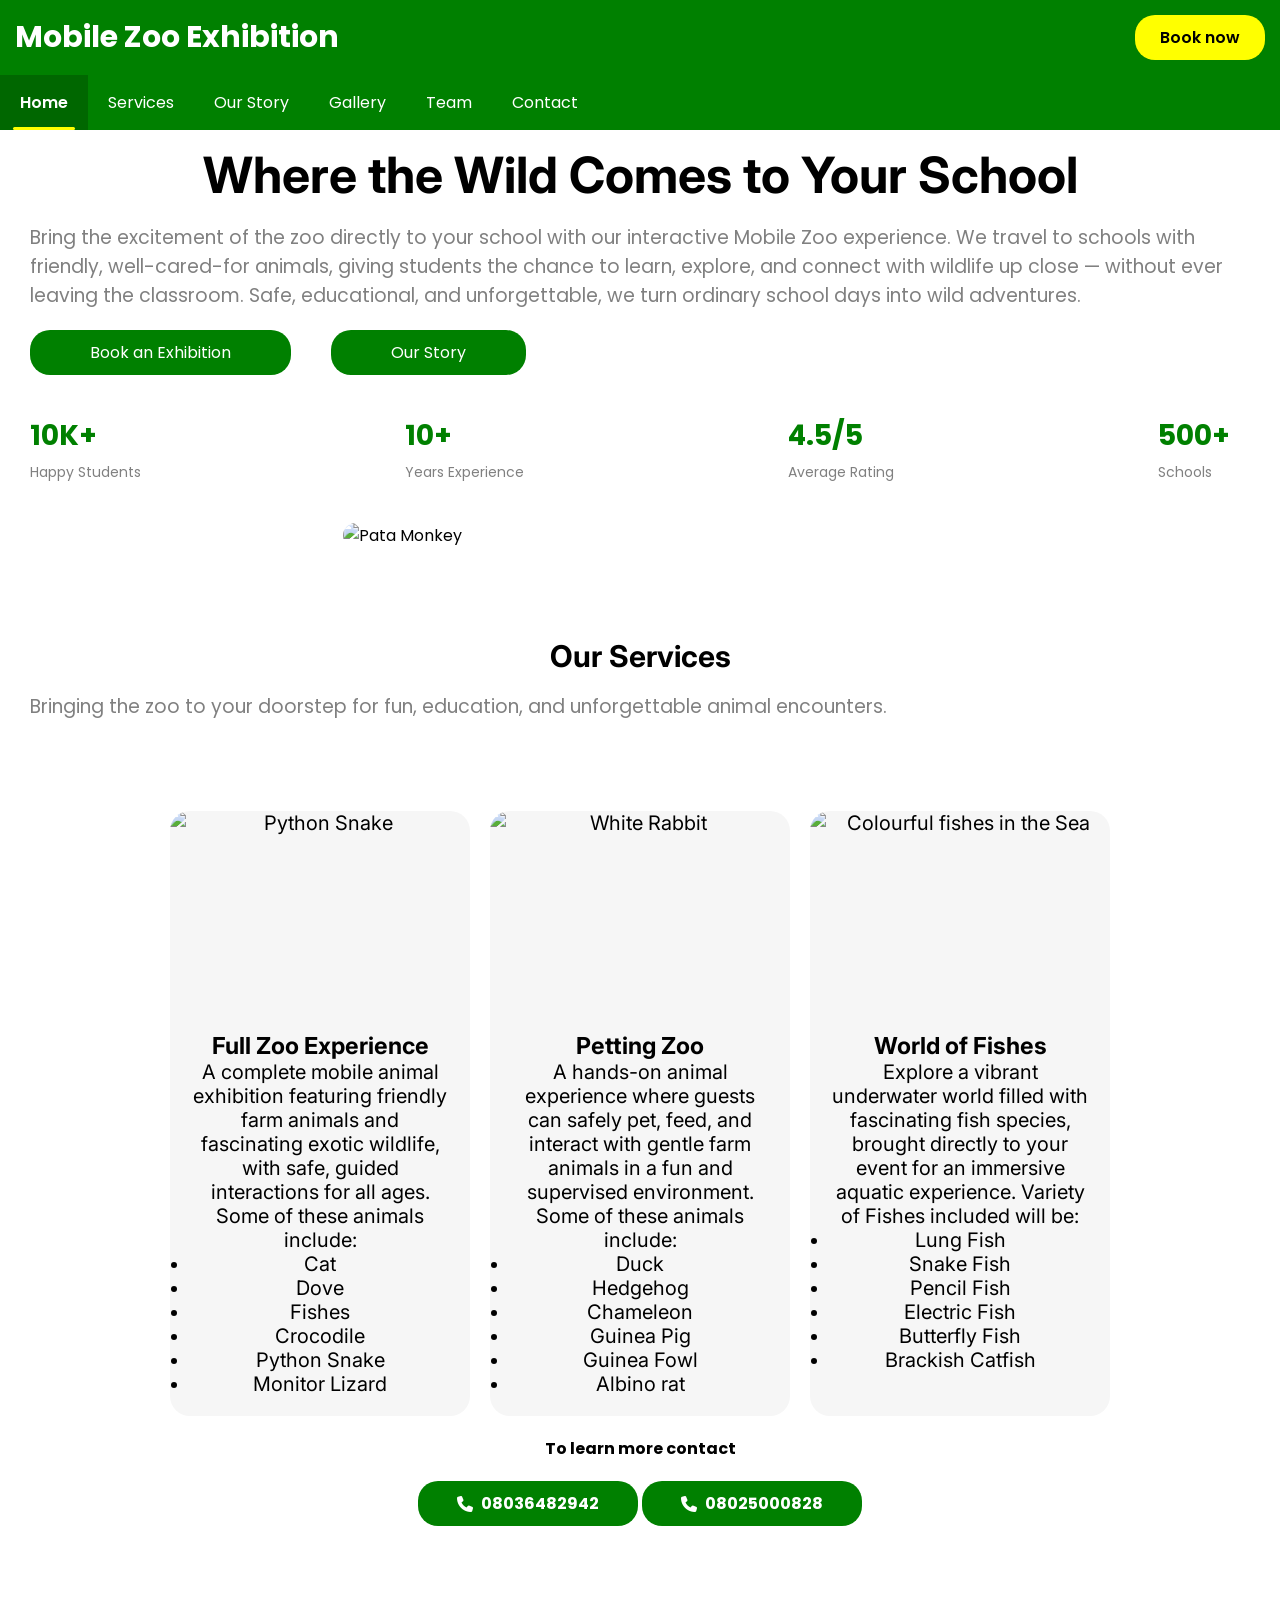
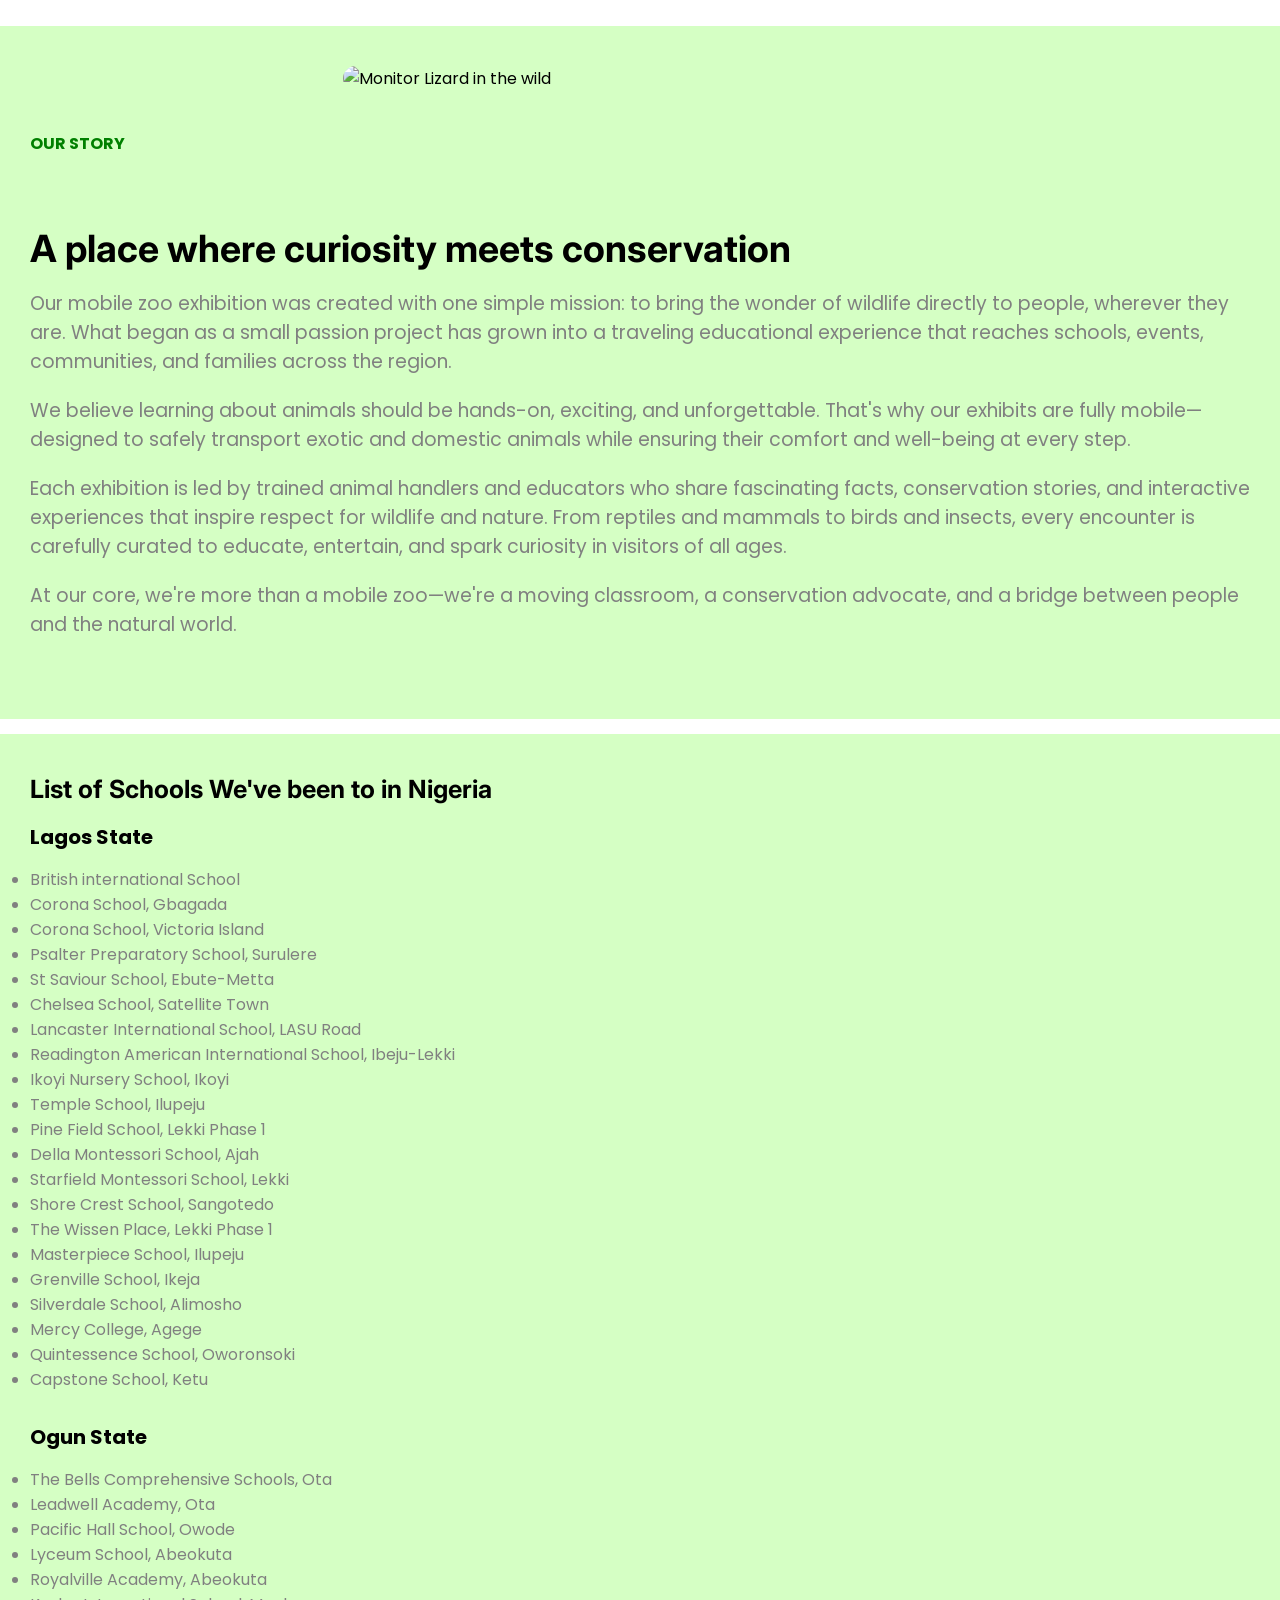
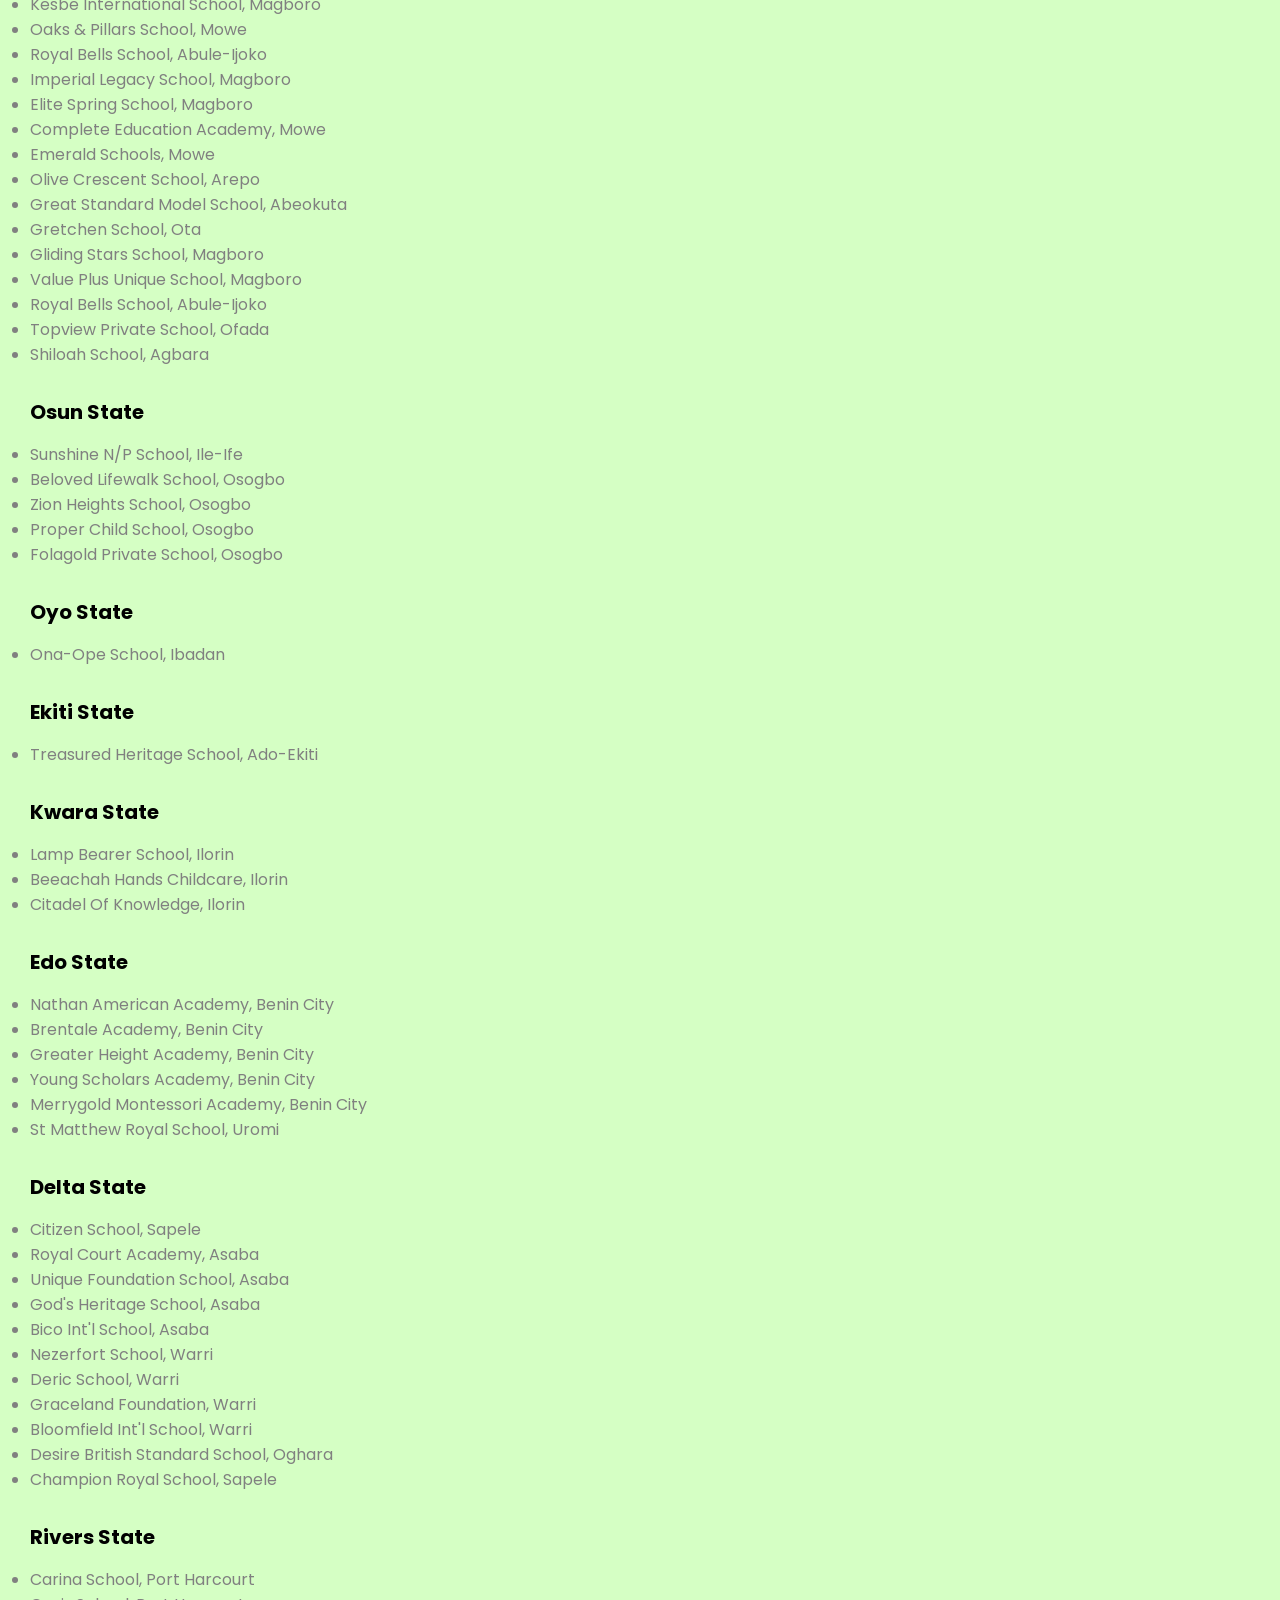
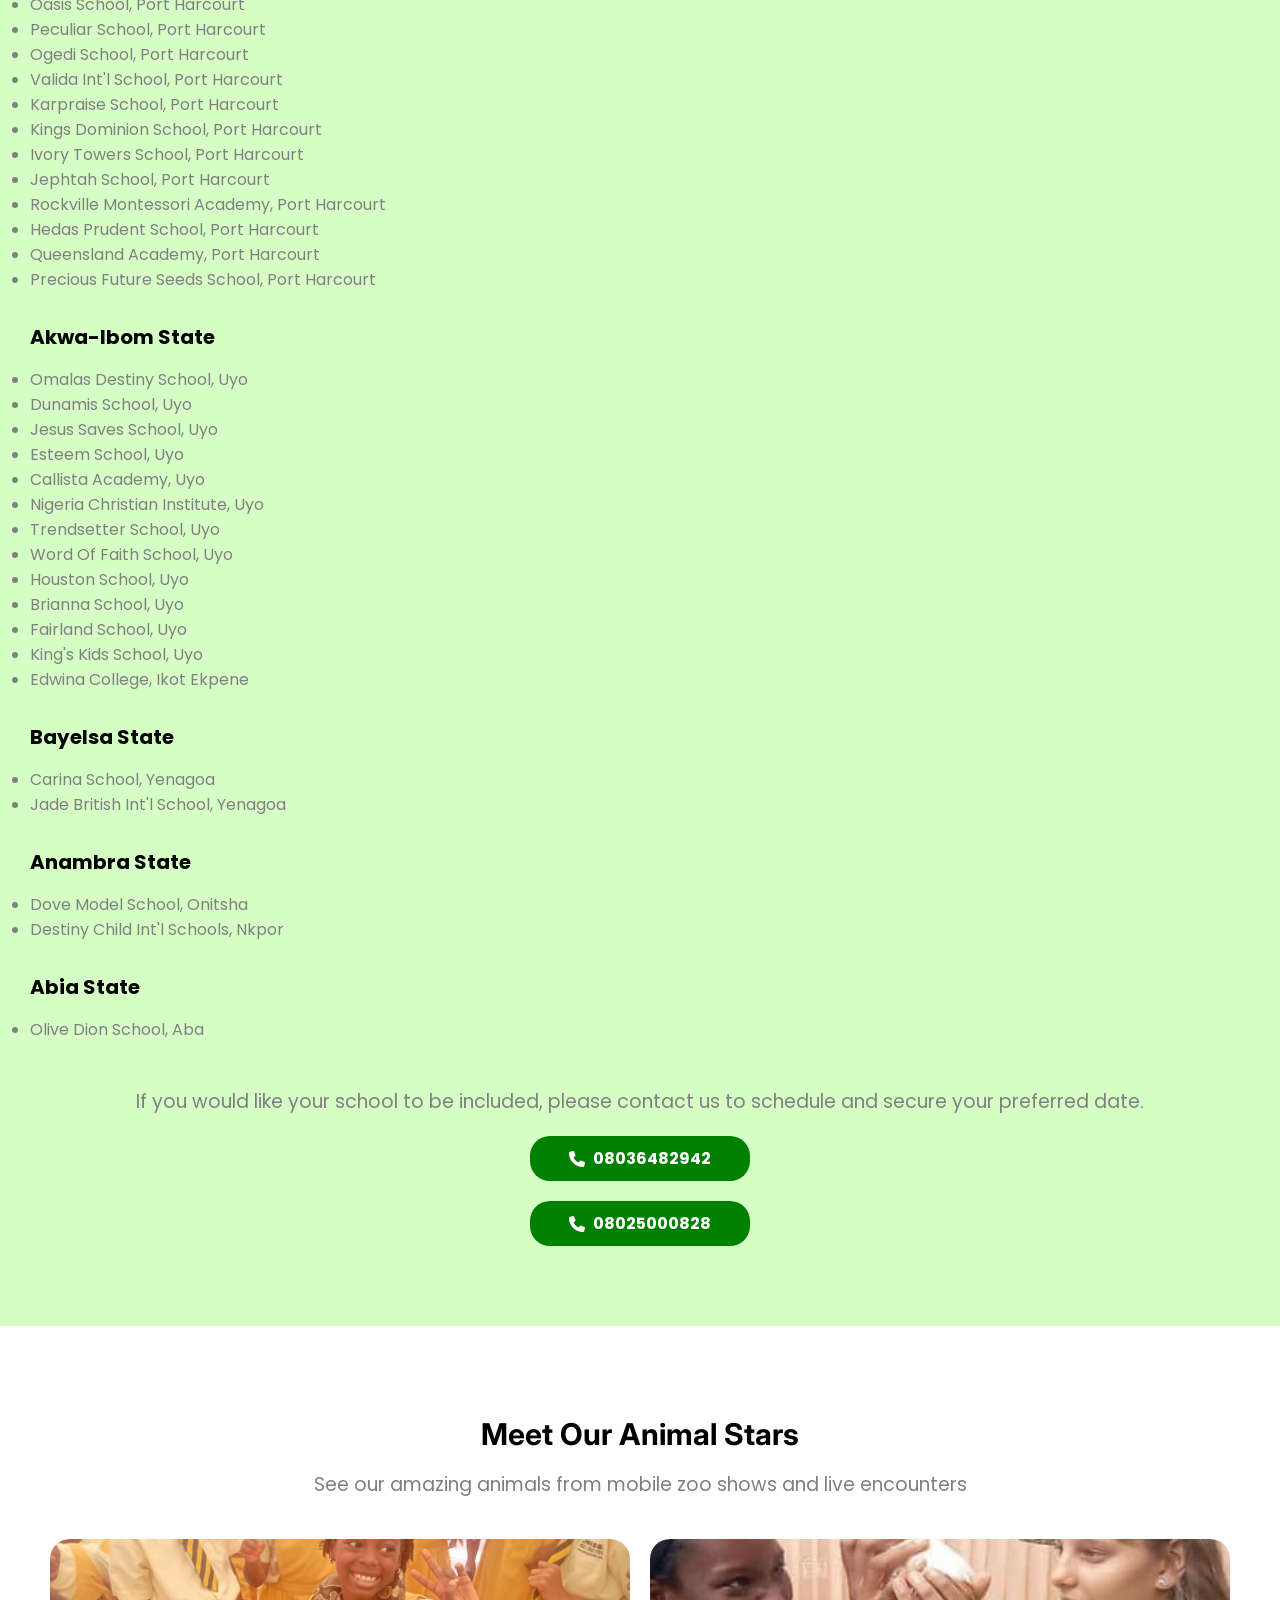
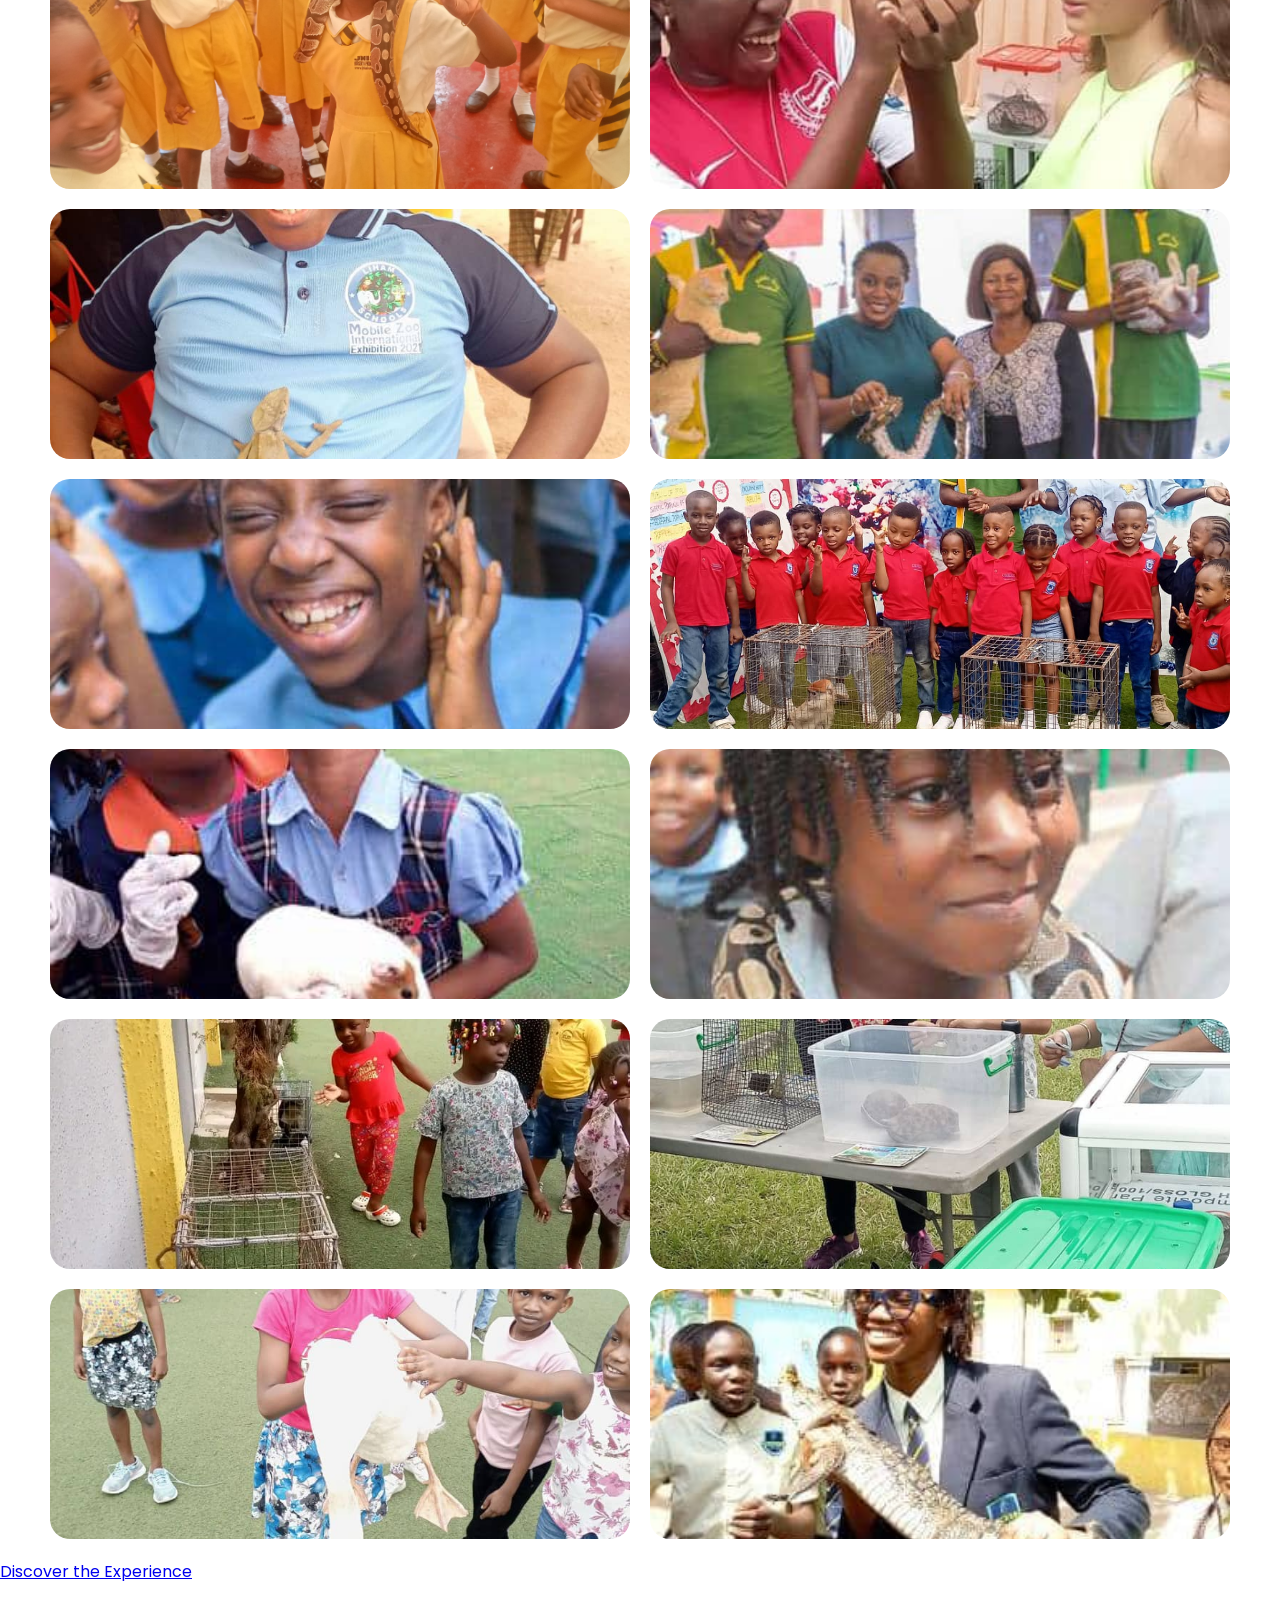
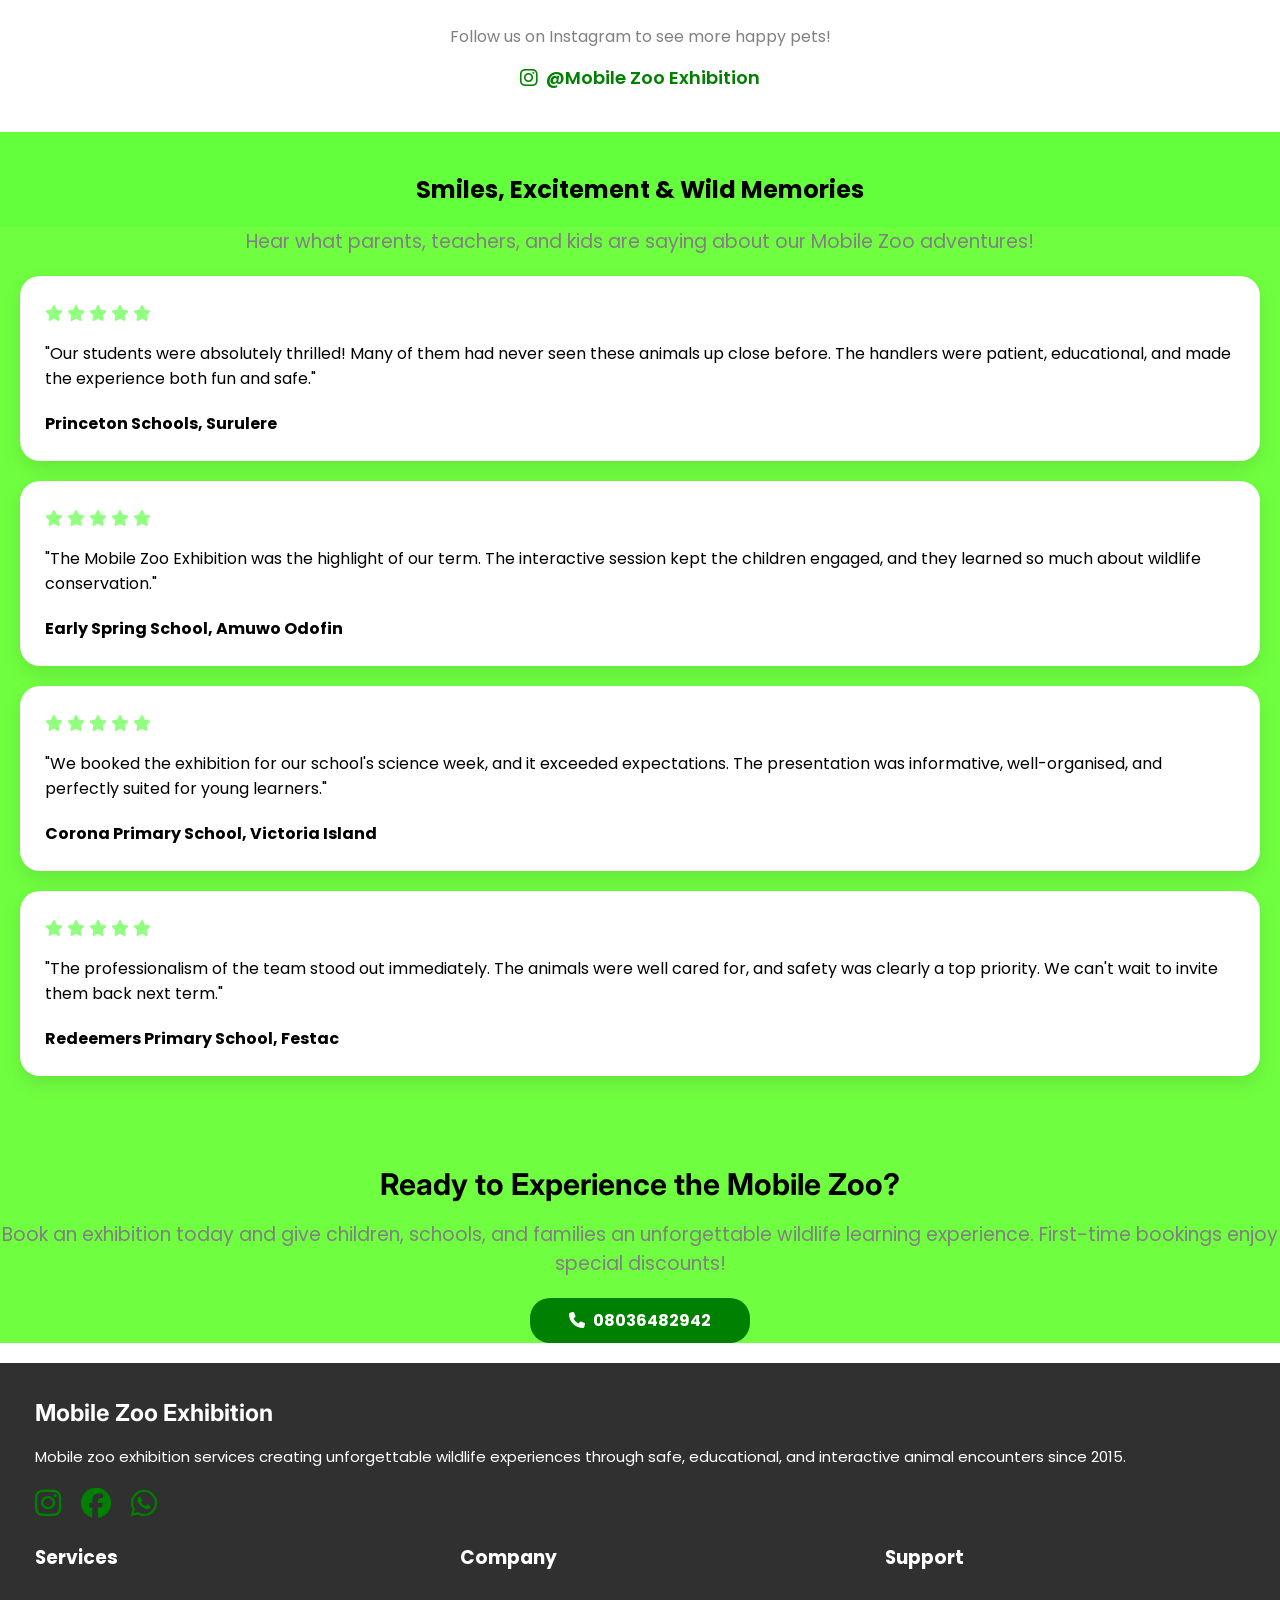
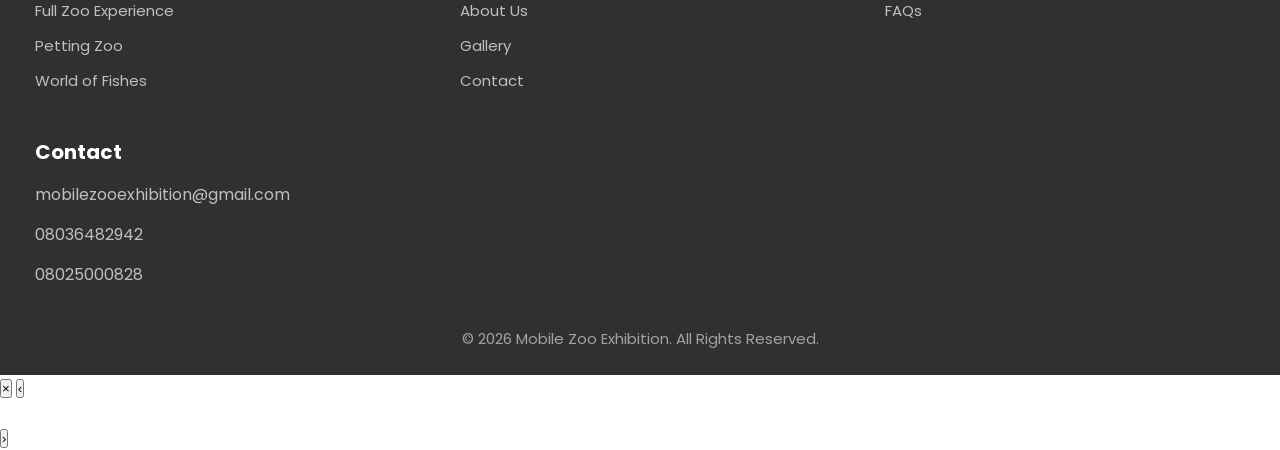
==== commit b77aebc1: "Update index.html" ====
--- a/index.html
+++ b/index.html
@@ -326,18 +326,18 @@
     </div>
     <div class="into3">See our amazing animals from mobile zoo shows and live encounters</div>
     <div class="gallery">
-      <img src="photos/Snake3.jpg" alt="">
-      <img src="photos/Rat.jpg" alt="">
-      <img src="photos/chameleon.jpg" alt="">
-      <img src="photos/officials.jpg" alt="">
-      <img src="photos/Rat2.jpg" alt="">
-      <img src="photos/Monkey.jpg" alt="">
-      <img src="photos/Guineapig.jpg" alt="">
-      <img src="photos/Snake4.jpg" alt="">
-      <img src="photos/Monkey2.jpg" alt="">
-      <img src="photos/Animals.jpg" alt="">
-      <img src="photos/Goose.jpg" alt="">
-      <img src="photos/crocodile.jpg" alt="">
+      <img src="Snake3.jpg" alt="">
+      <img src="Rat.jpg" alt="">
+      <img src="chameleon.jpg" alt="">
+      <img src="officials.jpg" alt="">
+      <img src="Rat2.jpg" alt="">
+      <img src="Monkey.jpg" alt="">
+      <img src="Guineapig.jpg" alt="">
+      <img src="Snake4.jpg" alt="">
+      <img src="Monkey2.jpg" alt="">
+      <img src="Animals.jpg" alt="">
+      <img src="Goose.jpg" alt="">
+      <img src="crocodile.jpg" alt="">
     </div>
     <a href="gallery.html" class="Buttons">Discover the Experience</a>
     <div class="insta">
--- a/zoo.css
+++ b/zoo.css
@@ -1,294 +1,315 @@
- *{
-        margin: 0;
-    padding: 0;
-    box-sizing: border-box;
+@import url("https://fonts.googleapis.com/css2?family=Poppins:wght@300;400;500;600;700&display=swap");
+
+* {
+  margin: 0;
+  padding: 0;
+  box-sizing: border-box;
 }
 
 body {
-    font-family:'Poppins',sans-serif;
-    background: white;
-    overflow-x: hidden;
+  font-family: "Poppins", sans-serif;
+  background: white;
+  overflow-x: hidden;
 }
 
 html {
-    scroll-behavior: smooth;
+  scroll-behavior: smooth;
 }
 
 section {
   scroll-margin-top: 100px;
-} 
-
-/* ================= MENU ================= */
-.menu{
-    background: green;
-    color:white;
-    position:sticky;
-    top:0;
-    z-index:100;
-   
-}
-
-#menu-toggle{
-    display:none;
-}
-
-.menu-logo{
-    display:flex;
-    justify-content:space-between;
-    align-items:center;
-    padding:15px;
-}
-
-.zoo-logo{
-    font-size:30px;
-    font-weight: bold;
+}
+
+.menu {
+  background: green;
+  color: white;
+  position: sticky;
+  top: 0;
+  z-index: 100;
+  transition: box-shadow 0.3s ease;
+}
+
+.menu.scrolled {
+  box-shadow: 0 4px 15px rgba(0, 0, 0, 0.3);
+}
+
+#menu-toggle {
+  display: none;
+}
+
+.menu-logo {
+  display: flex;
+  justify-content: space-between;
+  align-items: center;
+  padding: 15px;
+}
+
+.zoo-logo {
+  font-size: 30px;
+  font-weight: bold;
 }
 
 .buttons2 {
-    text-decoration: none;
-    padding: 10px 25px;
-    margin-left: 80px;
-    background-color: yellow;
-    border-radius: 20px;
-    color: black;
+  text-decoration: none;
+  padding: 10px 25px;
+  margin-left: 80px;
+  background-color: yellow;
+  border-radius: 20px;
+  color: black;
+  transition:
+    opacity 0.3s,
+    transform 0.3s;
+}
+
+.buttons2:hover {
+  opacity: 0.85;
+  transform: scale(1.05);
 }
 
 .buttons:hover {
-    background-color: green;
-}
-
-.menu-logo label{
-    display:none;
-    cursor:pointer;
-}
-
-.menu-logo label::before{
-    content:"menu";
-    font-family:"Material Icons";
-    font-size:32px;
-}
-
-.items{
-    display:flex;
-}
-
-.item{
-    padding:15px 20px;
-    color:white;
-    text-decoration:none;
-}
-
-.item:hover{
-    background:rgba(0,0,0,0.15);
-}
-
-/* ============ MOBILE MENU ============ */
-@media(max-width:700px){
-    .menu-logo label{
-        display:block;
-    }
-
-    .items{
-        flex-direction:column;
-        max-height:0;
-        overflow:hidden;
-        transition:max-height 0.4s ease;
-    }
-
-        .buttons2 {
+  background-color: green;
+}
+
+.menu-logo label {
+  display: none;
+  cursor: pointer;
+}
+
+.menu-logo label::before {
+  content: "menu";
+  font-family: "Material Icons";
+  font-size: 32px;
+}
+
+.items {
+  display: flex;
+}
+
+.item {
+  padding: 15px 20px;
+  color: white;
+  text-decoration: none;
+  transition: background 0.3s;
+}
+
+.item:hover {
+  background: rgba(0, 0, 0, 0.15);
+}
+
+.item.active {
+  background: rgba(0, 0, 0, 0.2);
+  border-bottom: 3px solid yellow;
+}
+
+@media (max-width: 700px) {
+  .menu-logo label {
+    display: block;
+  }
+
+  .items {
+    flex-direction: column;
+    max-height: 0;
+    overflow: hidden;
+    transition: max-height 0.4s ease;
+  }
+
+  .buttons2 {
     margin-left: 20px;
     padding: 8px 15px;
     font-size: 14px;
-}
-
-.book {
+  }
+
+  .book {
     margin-left: 0;
-}
-
-.zoo-logo {
+  }
+
+  .zoo-logo {
     font-size: 30px;
-}
-
-.team1,
-.team4 {
+  }
+
+  .team1,
+  .team4 {
     padding: 30px 20px;
-}
-
-    #menu-toggle:checked ~ .items{
-        max-height:600px;
-    }
-
-    #menu-toggle:checked + .menu-logo label::before{
-        content:"close";
-    }
-
-    .item{
-        border-top:1px solid rgba(255,255,255,0.3);
-    }
-}
-
-@media(max-width:481px){
-    .zoo-logo {
+  }
+
+  #menu-toggle:checked ~ .items {
+    max-height: 600px;
+  }
+
+  #menu-toggle:checked + .menu-logo label::before {
+    content: "close";
+  }
+
+  .item {
+    border-top: 1px solid rgba(255, 255, 255, 0.3);
+  }
+
+  .item.active {
+    border-bottom: none;
+    background: rgba(0, 0, 0, 0.25);
+    border-left: 4px solid yellow;
+  }
+}
+
+@media (max-width: 481px) {
+  .zoo-logo {
     font-size: 24px;
-}
-
-.buttons {
+  }
+
+  .buttons {
     text-decoration: none;
     padding: 10px 20px;
     background-color: yellow;
     border-radius: 10px;
     color: black;
-}
-
-.button2 {
+  }
+
+  .button2 {
     text-decoration: none;
     padding: 10px 15px;
     background-color: green;
     border-radius: 20px;
     color: black;
-}
-
-.pic {
+  }
+
+  .pic {
     position: relative;
     width: 100%;
     display: flex;
     align-items: center;
     justify-content: center;
     padding: 0 20px;
-}
-
-.pic img {
+  }
+
+  .pic img {
     width: 100%;
     height: auto;
     border-radius: 20px;
-}
-
-.call-btn {
+  }
+
+  .call-btn {
     border-radius: 20px;
-  border: none;
-  color: white;
-  text-decoration: none;
-  padding: 10px;
-  font-weight: bold;
-  background-color: green;
-  transition: background-color 0.15s;
-}
-
-.team1,
-.team4 {
+    border: none;
+    color: white;
+    text-decoration: none;
+    padding: 10px;
+    font-weight: bold;
+    background-color: green;
+    transition: background-color 0.15s;
+  }
+
+  .team1,
+  .team4 {
     padding: 20px 10px;
-}
-
-.intro4 {
+  }
+
+  .intro4 {
     font-size: 15px;
-    font-family: 'Inter', sans-serif;
+    font-family: "Inter", sans-serif;
     margin-top: 20px;
     margin-bottom: 18px;
     margin-left: 15px;
     margin-right: 15px;
     text-align: center;
-}
-
-.gallery2 {
+  }
+
+  .gallery2 {
     display: grid;
-    grid-template-columns: repeat(2, 1fr); 
-    gap: 60px; 
-    max-width: 900px;    
+    grid-template-columns: repeat(2, 1fr);
+    gap: 60px;
+    max-width: 900px;
     margin: 0px 30px;
-}
-
-.gallery2 img {
+  }
+
+  .gallery2 img {
     width: 220px !important;
-height: 220px !important;
-    object-fit: cover; 
+    height: 220px !important;
+    object-fit: cover;
     border-radius: 20px !important;
-}
-
-.contact-new {
+  }
+
+  .contact-new {
     margin-right: 15px;
     margin-left: 15px;
-}
-
-.contact-new-texts {
+  }
+
+  .contact-new-texts {
     display: grid;
-    grid-template-columns: repeat(2, 1fr); 
-    gap: 20px; 
+    grid-template-columns: repeat(2, 1fr);
+    gap: 20px;
     max-width: 900px;
     margin: 0px 15px;
-}
-
-}
-
+  }
+}
 
 .book {
-    border-radius: 20px;
-    padding: 10px;
-    font-weight: bold;
-    background-color: yellow;
-    margin-left: 300px;
-    width: 120px;
-    border: none;
-    transition: opacity 0.15s;
+  border-radius: 20px;
+  padding: 10px;
+  font-weight: bold;
+  background-color: yellow;
+  margin-left: 300px;
+  width: 120px;
+  border: none;
+  transition: opacity 0.15s;
 }
 
 .book:hover {
-    opacity: 0.8;
-}
-
-/* zoo.html */
+  opacity: 0.8;
+}
+
+/* zoo.html / index.html */
 .introduction {
   flex-wrap: wrap;
 }
 
-
 .intro {
-    font-size: 25px;
-    font-family: 'Inter', sans-serif;
-    margin-top: 15px;
-    margin-bottom: 18px;
-    margin-left: 15px;
-    margin-right: 15px;
-    text-align: center;
+  font-size: 25px;
+  font-family: "Inter", sans-serif;
+  margin-top: 15px;
+  margin-bottom: 18px;
+  margin-left: 15px;
+  margin-right: 15px;
+  text-align: center;
 }
 
 .into {
-    color: grey;
-    font-size: 19px;
-    margin-left: 30px;
-    margin-right: 30px;
+  color: grey;
+  font-size: 19px;
+  margin-left: 30px;
+  margin-right: 30px;
 }
 
 .buttons {
-    text-decoration: none;
-    padding: 10px 60px;
-    margin-left: 30px;
-    background-color: yellow;
-    border-radius: 20px;
-    color: black;
+  text-decoration: none;
+  padding: 10px 60px;
+  margin-left: 30px;
+  background-color: yellow;
+  border-radius: 20px;
+  color: black;
 }
 
 .buttons:hover {
-    background-color: green;
+  background-color: green;
 }
 
 .button2 {
-    text-decoration: none;
-    padding: 10px 60px;
-    margin-left: 30px;
-    background-color: green;
-    border-radius: 20px;
-    color: black;
+  text-decoration: none;
+  padding: 10px 60px;
+  margin-left: 30px;
+  background-color: green;
+  border-radius: 20px;
+  color: black;
 }
 
 .button2:hover {
-    background-color: yellow;
+  background-color: yellow;
 }
 
 .link1 {
-    margin-top: 20px;
-        display: flex;
-    gap: 10px;
-    flex-wrap: wrap;
+  margin-top: 20px;
+  display: flex;
+  gap: 10px;
+  flex-wrap: wrap;
 }
 
 .stats {
@@ -313,39 +334,39 @@
 }
 
 .pic {
-   position: relative;
-            width: 100%;
-            display: flex;
-            align-items: center;
-            justify-content: center;
+  position: relative;
+  width: 100%;
+  display: flex;
+  align-items: center;
+  justify-content: center;
 }
 
 .pic img {
-    width: 100%;
-        max-width: 600px;
-            display: block;
-            height: auto;
-            margin-left: 35px;
-            margin-right: 30px;
-            margin-top: 40px;
-            border-radius: 20px;
+  width: 100%;
+  max-width: 600px;
+  display: block;
+  height: auto;
+  margin-left: 35px;
+  margin-right: 30px;
+  margin-top: 40px;
+  border-radius: 20px;
 }
 
 .services {
-    font-size: 20px;
-    font-family: 'Inter', sans-serif;
-    margin-top: 90px;
-    margin-bottom: 18px;
-    margin-left: 15px;
-    margin-right: 15px;
-    text-align: center;
+  font-size: 20px;
+  font-family: "Inter", sans-serif;
+  margin-top: 90px;
+  margin-bottom: 18px;
+  margin-left: 15px;
+  margin-right: 15px;
+  text-align: center;
 }
 
 .bundles {
   display: flex;
-  gap: 20px;              
+  gap: 20px;
   justify-content: center;
-  flex-wrap: wrap;        
+  flex-wrap: wrap;
 }
 
 .bundle {
@@ -365,8 +386,8 @@
 .bundle-content {
   padding: 20px;
   text-align: normal;
-  }
-  
+}
+
 .price {
   display: inline-block;
   margin-top: 15px;
@@ -378,23 +399,23 @@
 }
 
 .contact {
-    font-weight: bold;
-    margin-left: 30px;
-    margin-right: 30px;
-    text-align: center;
-    margin-top: 20px;
-    margin-bottom: 20px;
+  font-weight: bold;
+  margin-left: 30px;
+  margin-right: 30px;
+  text-align: center;
+  margin-top: 20px;
+  margin-bottom: 20px;
 }
 
 .contact9 {
-    font-weight: bold;
-    text-align: center;
-    margin-top: 20px ;
-    margin-bottom: 20px;
+  font-weight: bold;
+  text-align: center;
+  margin-top: 20px;
+  margin-bottom: 20px;
 }
 
 .call-btns {
-    text-align: center;
+  text-align: center;
   margin-bottom: 100px;
 }
 
@@ -411,565 +432,623 @@
 }
 
 .call-btn:hover {
-    background-color: yellow;
+  background-color: yellow;
 }
 
 .about-us {
-    background-color: #a5ff8076;
-    padding-bottom: 60px;
+  background-color: #a5ff8076;
+  padding-bottom: 60px;
 }
 
 .story {
-    font-weight: bold;
-    margin-left: 30px;
-    margin-top: 40px;
-    margin-bottom: 30px;
-    color: green;
+  font-weight: bold;
+  margin-left: 30px;
+  margin-top: 40px;
+  margin-bottom: 30px;
+  color: green;
 }
 
 .intro2 {
-    font-size: 25px;
-    font-family: 'Inter', sans-serif;
-    margin-top: 15px;
-    margin-bottom: 18px;
-    margin-left: 30px;
-    margin-right: 30px;
-    padding-top: 40px;
+  font-size: 25px;
+  font-family: "Inter", sans-serif;
+  margin-top: 15px;
+  margin-bottom: 18px;
+  margin-left: 30px;
+  margin-right: 30px;
+  padding-top: 40px;
 }
 
 .into2 {
-    color: grey;
-    font-size: 19px;
-    margin-left: 30px;
-    margin-right: 30px;
-    margin-bottom: 20px;
+  color: grey;
+  font-size: 19px;
+  margin-left: 30px;
+  margin-right: 30px;
+  margin-bottom: 20px;
 }
 
 .into3 {
-    color: grey;
-    font-size: 19px;
-    margin-bottom: 20px;
-    text-align: center;
+  color: grey;
+  font-size: 19px;
+  margin-bottom: 20px;
+  text-align: center;
 }
 
 .states {
-    margin-left: 30px;
-    font-weight: bold;
-    font-size: 20px;
-    margin-top: 15px;
+  margin-left: 30px;
+  font-weight: bold;
+  font-size: 20px;
+  margin-top: 15px;
 }
 
 .elite {
-    margin-left: 30px;
-    color: grey;
-    margin-top: 15px;
+  margin-left: 30px;
+  color: grey;
+  margin-top: 15px;
 }
 
 .states2 {
-    margin-left: 30px;
-    font-weight: bold;
-    font-size: 20px;
-    margin-top: 30px;
+  margin-left: 30px;
+  font-weight: bold;
+  font-size: 20px;
+  margin-top: 30px;
 }
 
 .gallery {
-    display: grid;
-    grid-template-columns: repeat(2, 1fr); 
-    gap: 20px; 
-    padding: 20px;
-    margin-left: 30px;
-    margin-right: 30px;
+  display: grid;
+  grid-template-columns: repeat(2, 1fr);
+  gap: 20px;
+  padding: 20px;
+  margin-left: 30px;
+  margin-right: 30px;
 }
 
 .gallery img {
-    width: 100%;
-    height: 250px;
-    object-fit: cover; 
-    border-radius: 20px;
-}
-
-.Buttons {
-    display: block;
-    text-decoration: none;
-    padding: 10px 60px;
-    text-align: center;
-    background-color: green;
-    border-radius: 20px;
-    color: black;
-    width: fit-content;
-    margin: 20px auto;
-}
-
-.Buttons:hover {
-    background-color: yellow;
+  width: 100%;
+  height: 250px;
+  object-fit: cover;
+  border-radius: 20px;
+}
+
+.buttons {
+  display: block;
+  text-decoration: none;
+  padding: 10px 60px;
+  text-align: center;
+  background-color: green;
+  border-radius: 20px;
+  color: white;
+  width: fit-content;
+  justify-content: space-between;
+  transition:
+    background-color 0.3s ease,
+    transform 0.3s ease;
+}
+
+.buttons:hover {
+  background-color: yellow;
+  opacity: 0.9;
+  color: black;
 }
 
 .insta {
-    text-align: center;
-    padding: 40px 20px;
+  text-align: center;
+  padding: 40px 20px;
 }
 
 .insta p {
-    font-size: 16px;
-    margin-bottom: 15px;
+  font-size: 16px;
+  margin-bottom: 15px;
 }
 
 .insta-link {
-    text-decoration: none;
-    font-size: 18px;
-    font-weight: 600;
-    color: green;
-    display: inline-flex;
-    align-items: center;
-    gap: 8px;
+  text-decoration: none;
+  font-size: 18px;
+  font-weight: 600;
+  color: green;
+  display: inline-flex;
+  align-items: center;
+  gap: 8px;
 }
 
 .insta-link i {
-    font-size: 20px;
+  font-size: 20px;
 }
 
 .comments {
-    background-color: #70ff40;
+  background-color: #70ff40;
 }
 
 .services3 {
-    background-color: #64ff3c;
-    padding: 40px 20px 20px 20px;
-    text-align: center;
+  background-color: #64ff3c;
+  padding: 40px 20px 20px 20px;
+  text-align: center;
 }
 
 .comment {
-    background-color: white;
-    padding: 25px;
-    border-radius: 20px;   
-    margin: 20px;
-    box-shadow: 0 8px 20px rgba(0, 0, 0, 0.1);
+  background-color: white;
+  padding: 25px;
+  border-radius: 20px;
+  margin: 20px;
+  box-shadow: 0 8px 20px rgba(0, 0, 0, 0.1);
 }
 
 .stars {
-    color: #91ff80;
-    gap: 10px;
-    margin-bottom: 15px;
+  color: #91ff80;
+  gap: 10px;
+  margin-bottom: 15px;
 }
 
 .school {
-    font-weight: bold;
-    margin-top: 20px;
+  font-weight: bold;
+  margin-top: 20px;
 }
 
 .service2 {
-    font-size: 20px;
-    font-family: 'Inter', sans-serif;
-    margin-top: 30px;
-    margin-bottom: 18px;
-    margin-left: 30px;
-    margin-right: 30px;
-    color: white;
+  font-size: 20px;
+  font-family: "Inter", sans-serif;
+  margin-top: 30px;
+  margin-bottom: 18px;
+  margin-left: 30px;
+  margin-right: 30px;
+  color: white;
 }
 
 .into6 {
-    color: grey;
-    font-size: 19px;
-    margin-bottom: 20px;
-    text-align: center;
-    margin-top: 45px;
+  color: grey;
+  font-size: 19px;
+  margin-bottom: 20px;
+  text-align: center;
+  margin-top: 45px;
 }
 
 .end {
-    background-color: #303030;
-    padding: 5px 5px;
+  background-color: #303030;
+  padding: 5px 5px;
 }
 
 .into4 {
-    color: white;
-    font-size: 15px;
-    margin-left: 30px;
-    margin-right: 30px;
-    margin-bottom: 20px;
+  color: white;
+  font-size: 15px;
+  margin-left: 30px;
+  margin-right: 30px;
+  margin-bottom: 20px;
 }
 
 .icons {
-    display: flex;
-  flex-direction: row; 
-  gap: 20px;  
-  margin-left: 30px;
-    margin-right: 30px;
-}    
+  display: flex;
+  flex-direction: row;
+  gap: 20px;
+  margin-left: 30px;
+  margin-right: 30px;
+}
 
 .icons i {
-    font-size: 30px;
+  font-size: 30px;
 }
 
 .footer-container {
-    display: flex;
-    justify-content: space-between;
-    flex-wrap: wrap;
-    max-width: 1000px;
-    margin: auto;
-    margin-top: 25px;
-    margin-left: 30px;
-    margin-right: 30px;
+  display: flex;
+  justify-content: space-between;
+  flex-wrap: wrap;
+  max-width: 1000px;
+  margin: auto;
+  margin-top: 25px;
+  margin-left: 30px;
+  margin-right: 30px;
 }
 
 .footer-column {
-    display: flex;
-    flex-direction: column;
-    gap: 12px;
-    min-width: 150px;
-        margin-bottom: 20px;
+  display: flex;
+  flex-direction: column;
+  gap: 12px;
+  min-width: 150px;
+  margin-bottom: 20px;
 }
 
 .footer-column h3 {
-    color: white;
-    margin-bottom: 15px;
+  color: white;
+  margin-bottom: 15px;
 }
 
 .footer-column a {
-    color: #bfbfbf;
-    text-decoration: none;
-    font-size: 15px;
-    transition: color 0.3s ease;
+  color: #bfbfbf;
+  text-decoration: none;
+  font-size: 15px;
+  transition:
+    color 0.3s ease,
+    padding-left 0.3s ease;
 }
 
 .footer-column a:hover {
-    color: green;
+  color: green;
+  padding-left: 5px;
 }
 
 .contact2 {
-    margin-top: 25px;
-    margin-left: 30px;
-    margin-right: 30px;
-    font-weight: bold;
-    color: white;
-    font-size: 20px;
+  margin-top: 25px;
+  margin-left: 30px;
+  margin-right: 30px;
+  font-weight: bold;
+  color: white;
+  font-size: 20px;
 }
 
 .contact3 {
-    margin-left: 30px;
-    margin-top: 15px;
-    margin-bottom: 10px;
+  margin-left: 30px;
+  margin-top: 15px;
+  margin-bottom: 10px;
 }
 
 .contact3 a {
-    color: #bfbfbf;
-    text-decoration: none;
+  color: #bfbfbf;
+  text-decoration: none;
 }
 
 .footer-text {
-    text-align: center;
-    margin-top: 40px;
-    font-size: 15px;
-    opacity: 0.8;
-    color: #bfbfbf;
-}
-
+  text-align: center;
+  margin-top: 40px;
+  font-size: 15px;
+  opacity: 0.8;
+  color: #bfbfbf;
+}
 
 /* team.html */
 .team1 {
-    background-color: green;
-    color: white;
-    padding: 40px 100px;
-     text-align: center;
-    
+  background-color: green;
+  color: white;
+  padding: 40px 100px;
+  text-align: center;
 }
 
 .team2 {
-    background-color: white;
-    color: black;
-    border: 5px solid white;
+  background-color: white;
+  color: black;
+  border: 5px solid white;
 }
 
 .intro4 {
-    font-size: 25px;
-    font-family: 'Inter', sans-serif;
-    margin-top: 25px;
-    margin-bottom: 18px;
-    margin-left: 15px;
-    margin-right: 15px;
-    text-align: center;
+  font-size: 25px;
+  font-family: "Inter", sans-serif;
+  margin-top: 25px;
+  margin-bottom: 18px;
+  margin-left: 15px;
+  margin-right: 15px;
+  text-align: center;
 }
 
 .into5 {
-    text-align: center;
-    color: grey;
-    margin: 10px 30px;
+  text-align: center;
+  color: grey;
+  margin: 10px 30px;
 }
 
 .gallery2 {
-    display: flex;
-    flex-direction: row; 
-    gap: 60px; 
-    max-width: 900px;
-    margin: 0px 30px;
+  display: flex;
+  flex-direction: row;
+  gap: 60px;
+  max-width: 900px;
+  margin: 0px 30px;
 }
 
 .gallery2 img {
-    width: 220px;
-    height: 220px;
-    object-fit: cover; 
-    border-radius: 50%;
+  width: 220px;
+  height: 220px;
+  object-fit: cover;
+  border-radius: 50%;
+  transition:
+    transform 0.3s ease,
+    box-shadow 0.3s ease;
+}
+
+.gallery2:hover img {
+  transform: scale(1.05);
+  box-shadow: 0 8px 25px rgba(0, 128, 0, 0.3);
 }
 
 .picsssss {
-    display: flex;
-  justify-content: center; /* horizontal */
+  display: flex;
+  justify-content: center;
   align-items: center;
 }
 
 .pic-text h3 {
-    margin-bottom: 12px;
-    margin-top: 20px;
-        text-align: center;
+  margin-bottom: 12px;
+  margin-top: 20px;
+  text-align: center;
 }
 
 .pic-title {
-    color: green;
-        text-align: center;
+  color: green;
+  text-align: center;
 }
 
 .pic-texts {
-    color: grey;
-    margin-top: 20px;
-    margin-bottom: 20px;
-    text-align: center;
+  color: grey;
+  margin-top: 20px;
+  margin-bottom: 20px;
+  text-align: center;
 }
 
 .pic-titles {
-    color: green;
-    text-align: center;
+  color: green;
+  text-align: center;
 }
 
 .team4 {
-    background-color: #85ff40;
-    padding: 30px 100px;
+  background-color: #85ff40;
+  padding: 30px 100px;
 }
 
 /* contact.html */
 .book1 {
-    font-size: 25px;
-    margin-top: 80px;
-    color: black;
-    margin-left: 30px;
+  font-size: 25px;
+  margin-top: 80px;
+  color: black;
+  margin-left: 30px;
 }
 
 .contact-text1 {
-    margin-top: 12px;
-    margin-left: 30px;
-    color: grey;
+  margin-top: 12px;
+  margin-left: 30px;
+  color: grey;
 }
 
 .contact-text {
-    margin-top: 12px;
-    margin-left: 10px;
-    color: grey;
+  margin-top: 12px;
+  margin-left: 10px;
+  color: grey;
 }
 
 .icon-circle {
-    width: 50px;
-    height: 50px;
-    background-color: #70ff40;
-    border-radius: 50%;
-    margin-top: 30px;
-    margin-left: 30px;
-    
-    display: flex;
-    align-items: center;
-    justify-content: center;
+  width: 50px;
+  height: 50px;
+  background-color: #70ff40;
+  border-radius: 50%;
+  margin-top: 30px;
+  margin-left: 30px;
+  display: flex;
+  align-items: center;
+  justify-content: center;
 }
 
 .icon-circle i {
-    color: green;
-    font-size: 22px;
-    text-decoration: none;
-    margin-top: 5px;
+  color: green;
+  font-size: 22px;
+  text-decoration: none;
+  margin-top: 5px;
 }
 
 .contact-item {
-    display: flex;
-    align-items: center;
+  display: flex;
+  align-items: center;
 }
 
 .contact-text a {
-    text-decoration: none;
-    color: grey;
+  text-decoration: none;
+  color: grey;
 }
 
 .contact-text h4 {
-    text-decoration: none;
+  text-decoration: none;
 }
 
 .big {
-    color: black;
-    font-size: 17px;
-    margin-top: 17px;
+  color: black;
+  font-size: 17px;
+  margin-top: 17px;
 }
 
 .contact-text a:hover {
-    color: green;
+  color: green;
 }
 
 .contact-texts {
-    margin-top: 12px;
-    margin-left: 10px;
-    color: grey;
+  margin-top: 12px;
+  margin-left: 10px;
+  color: grey;
 }
 
 .contact-texts a {
-    text-decoration: none;
-    color: grey;
+  text-decoration: none;
+  color: grey;
 }
 
 .contact-texts h4 {
-    text-decoration: none;
+  text-decoration: none;
 }
 
 .contact-texts a:hover {
-    color: green;
-}
-
-.last{
-     margin-bottom: 80px; 
+  color: green;
+}
+
+.last {
+  margin-bottom: 80px;
 }
 
 .icon-circles {
-    width: 50px;
-    height: 50px;
-    background-color: #70ff40;
-    border-radius: 50%;
-    margin-top: 30px;
-    margin-left: 30px;
-    margin-bottom: 120px;
-    
-    display: flex;
-    align-items: center;
-    justify-content: center;
+  width: 50px;
+  height: 50px;
+  background-color: #70ff40;
+  border-radius: 50%;
+  margin-top: 30px;
+  margin-left: 30px;
+  margin-bottom: 120px;
+  display: flex;
+  align-items: center;
+  justify-content: center;
 }
 
 .icon-circles i {
-    color: green;
-    font-size: 22px;
-    text-decoration: none;
-    margin-top: 5px;
-    margin-bottom: 5px;
+  color: green;
+  font-size: 22px;
+  text-decoration: none;
+  margin-top: 5px;
+  margin-bottom: 5px;
 }
 
 .contact-new {
-    font-size: 25px;
-    font-family: 'Inter', sans-serif;
-    margin-top: 15px;
-    margin-bottom: 18px;
-    text-align: center;
-    padding-top: 30px;
+  font-size: 25px;
+  font-family: "Inter", sans-serif;
+  margin-top: 15px;
+  margin-bottom: 18px;
+  text-align: center;
+  padding-top: 30px;
 }
 
 .contact-new-text {
-    color: grey;
-    text-align: center;
-    margin-right: 30px;
-    margin-left: 30px;
-    margin-bottom: 50px;
+  color: grey;
+  text-align: center;
+  margin-right: 30px;
+  margin-left: 30px;
+  margin-bottom: 50px;
 }
 
 .contact-new-texts {
-    display: grid;
-    grid-template-columns: repeat(2, 1fr); 
-    gap: 60px; 
-    max-width: 900px;
-    margin: 0px 30px;
+  display: grid;
+  grid-template-columns: repeat(2, 1fr);
+  gap: 60px;
+  max-width: 900px;
+  margin: 0px 30px;
 }
 
 .info-card {
-    background-color: white;
-    padding: 30px;
-    border-radius: 20px;
+  background-color: white;
+  padding: 30px;
+  border-radius: 20px;
 }
 
 .icon-circles2 {
-    width: 50px;
-    height: 50px;
-    background-color: #70ff40;
-    border-radius: 50%;
-    margin-top: 10px;
-    margin-bottom: 20px;        
-    
-    display: flex;
-    align-items: center;
-    justify-content: center;
+  width: 50px;
+  height: 50px;
+  background-color: #70ff40;
+  border-radius: 50%;
+  margin-top: 10px;
+  margin-bottom: 20px;
+  display: flex;
+  align-items: center;
+  justify-content: center;
 }
 
 .icon-circles2 i {
-    color: green;
-    font-size: 22px;
-    text-decoration: none;
+  color: green;
+  font-size: 22px;
+  text-decoration: none;
 }
 
 .info-card h2 {
-    font-size: 17px;
-    margin-bottom: 12px;
+  font-size: 17px;
+  margin-bottom: 12px;
 }
 
 .info-card p {
-    color: grey;
+  color: grey;
 }
 
 .info-cards {
-    background-color: white;
-    padding: 30px;
-    border-radius: 20px;
+  background-color: white;
+  padding: 30px;
+  border-radius: 20px;
 }
 
 .info-cards h2 {
-    font-size: 17px;
-    margin-bottom: 12px;
+  font-size: 17px;
+  margin-bottom: 12px;
 }
 
 .info-cards p {
-    color: grey;
+  color: grey;
 }
 
 .contact-item1 {
-    display: flex;
-    align-items: center;
-    justify-content: center;
-    padding: 30px;
+  display: flex;
+  align-items: center;
+  justify-content: center;
+  padding: 30px;
 }
 
 .faq-section {
-    max-width: 600px;
-    margin: 40px auto;
-    padding: 0 20px;
+  max-width: 600px;
+  margin: 40px auto;
+  padding: 0 20px;
 }
 
 .faq-card {
-    display: flex;
-    gap: 15px;
-    background: #f5f6f8;
-    padding: 20px;
-    border-radius: 20px;
-    margin-bottom: 20px;
+  display: flex;
+  gap: 15px;
+  background: #f5f6f8;
+  padding: 20px;
+  border-radius: 20px;
+  margin-bottom: 20px;
 }
 
 .faq-icon {
-    width: 40px;
-    height: 40px;
-    background: #70ff40;
-    color: green;
-    font-weight: bold;
-    font-size: 18px;
-    display: flex;
-    align-items: center;
-    justify-content: center;
-    border-radius: 50%;
+  width: 40px;
+  height: 40px;
+  background: #70ff40;
+  color: green;
+  font-weight: bold;
+  font-size: 18px;
+  display: flex;
+  align-items: center;
+  justify-content: center;
+  border-radius: 50%;
 }
 
 .faq-content h3 {
-    margin: 0 0 8px;
-    font-size: 16px;
+  margin: 0 0 8px;
+  font-size: 16px;
 }
 
 .faq-content p {
-    margin: 0;
-    color: #555;
-    font-size: 14px;
-    line-height: 1.5;
-}
+  margin: 0;
+  color: #555;
+  font-size: 14px;
+  line-height: 1.5;
+}
+
+.reveal {
+  opacity: 0;
+  transform: translateY(30px);
+  transition:
+    opacity 0.6s ease,
+    transform 0.6s ease;
+}
+
+.reveal.visible {
+  opacity: 1;
+  transform: translateY(0);
+}
+
+/* Back to Top Button */
+#back-to-top {
+  position: fixed;
+  bottom: 30px;
+  right: 30px;
+  width: 50px;
+  height: 50px;
+  background: green;
+  color: white;
+  border: none;
+  border-radius: 50%;
+  font-size: 24px;
+  cursor: pointer;
+  display: none;
+  z-index: 999;
+  box-shadow: 0 4px 12px rgba(0, 0, 0, 0.3);
+  transition:
+    opacity 0.3s,
+    transform 0.3s,
+    background 0.3s;
+  align-items: center;
+  justify-content: center;
+}
+
+#back-to-top:hover {
+  background: #006400;
+  transform: scale(1.1);
+}
+
+#back-to-top.show {
+  display: flex;
+          }
+        
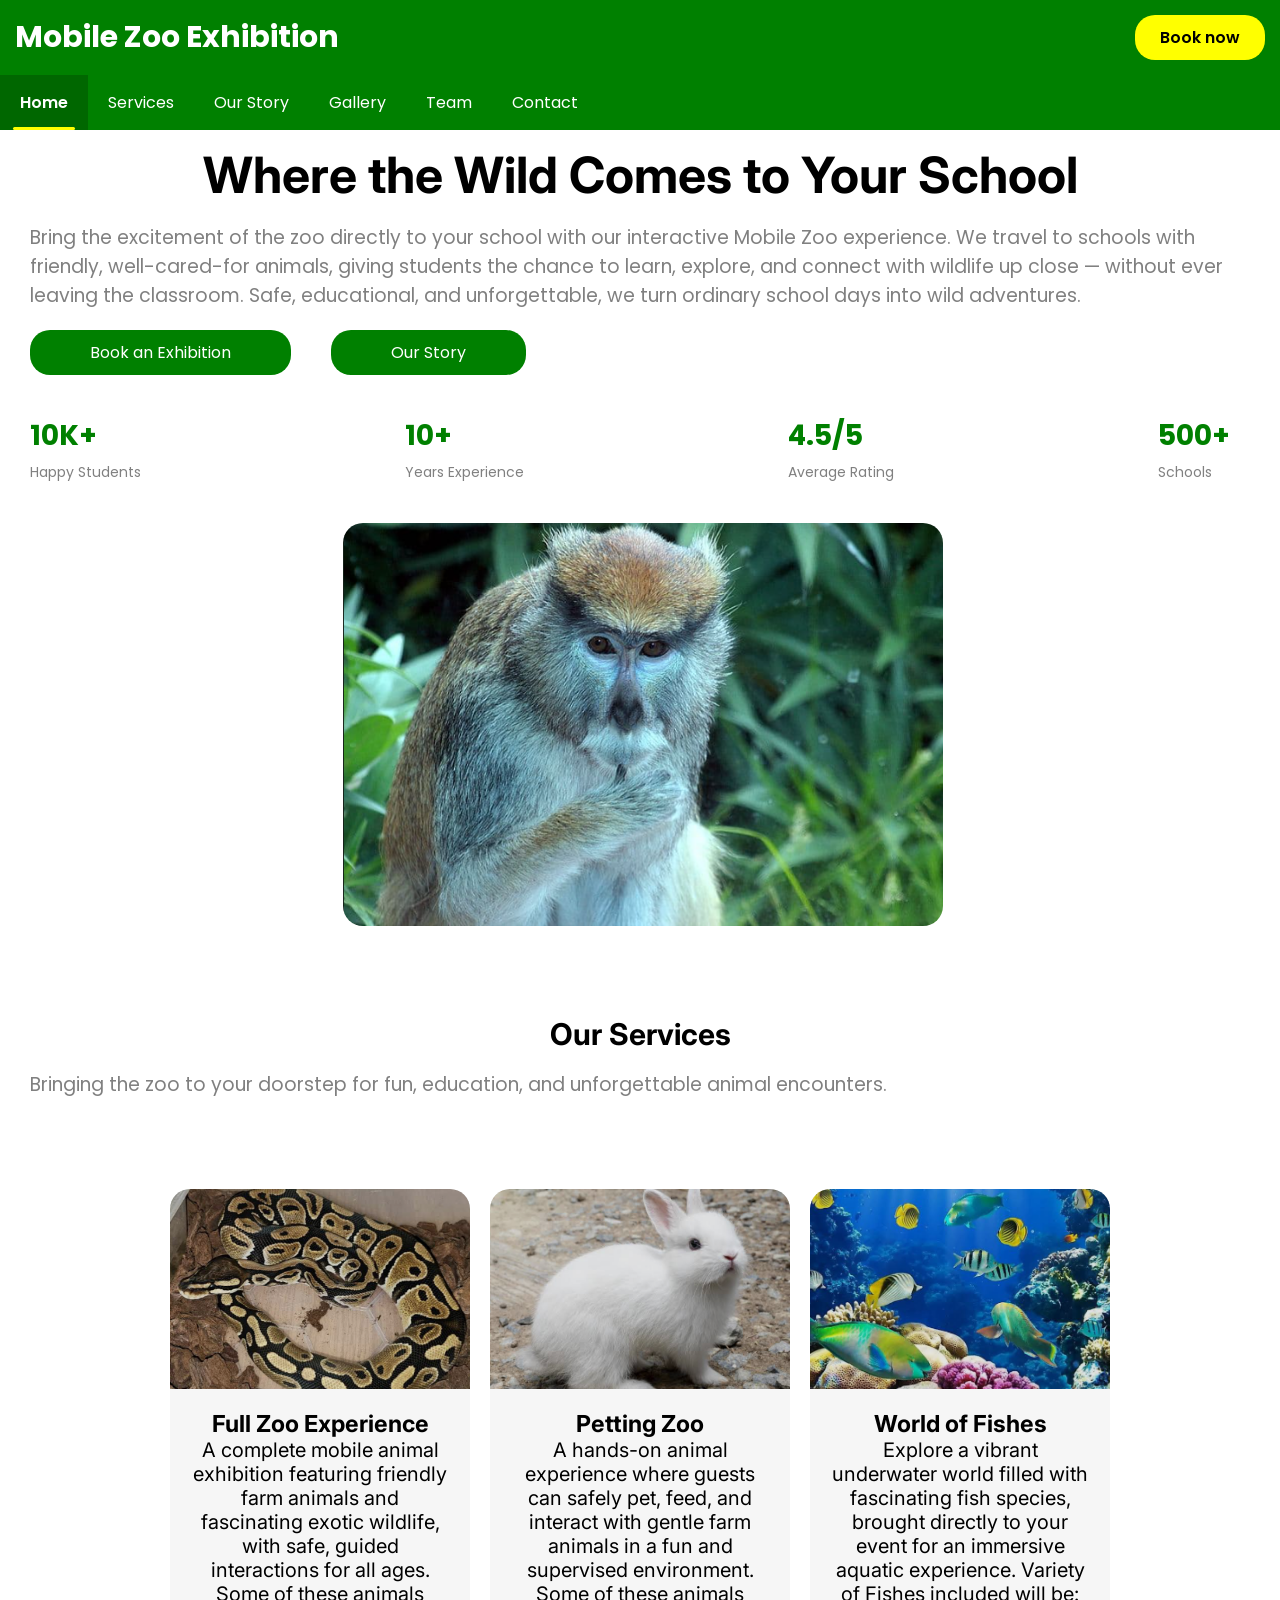
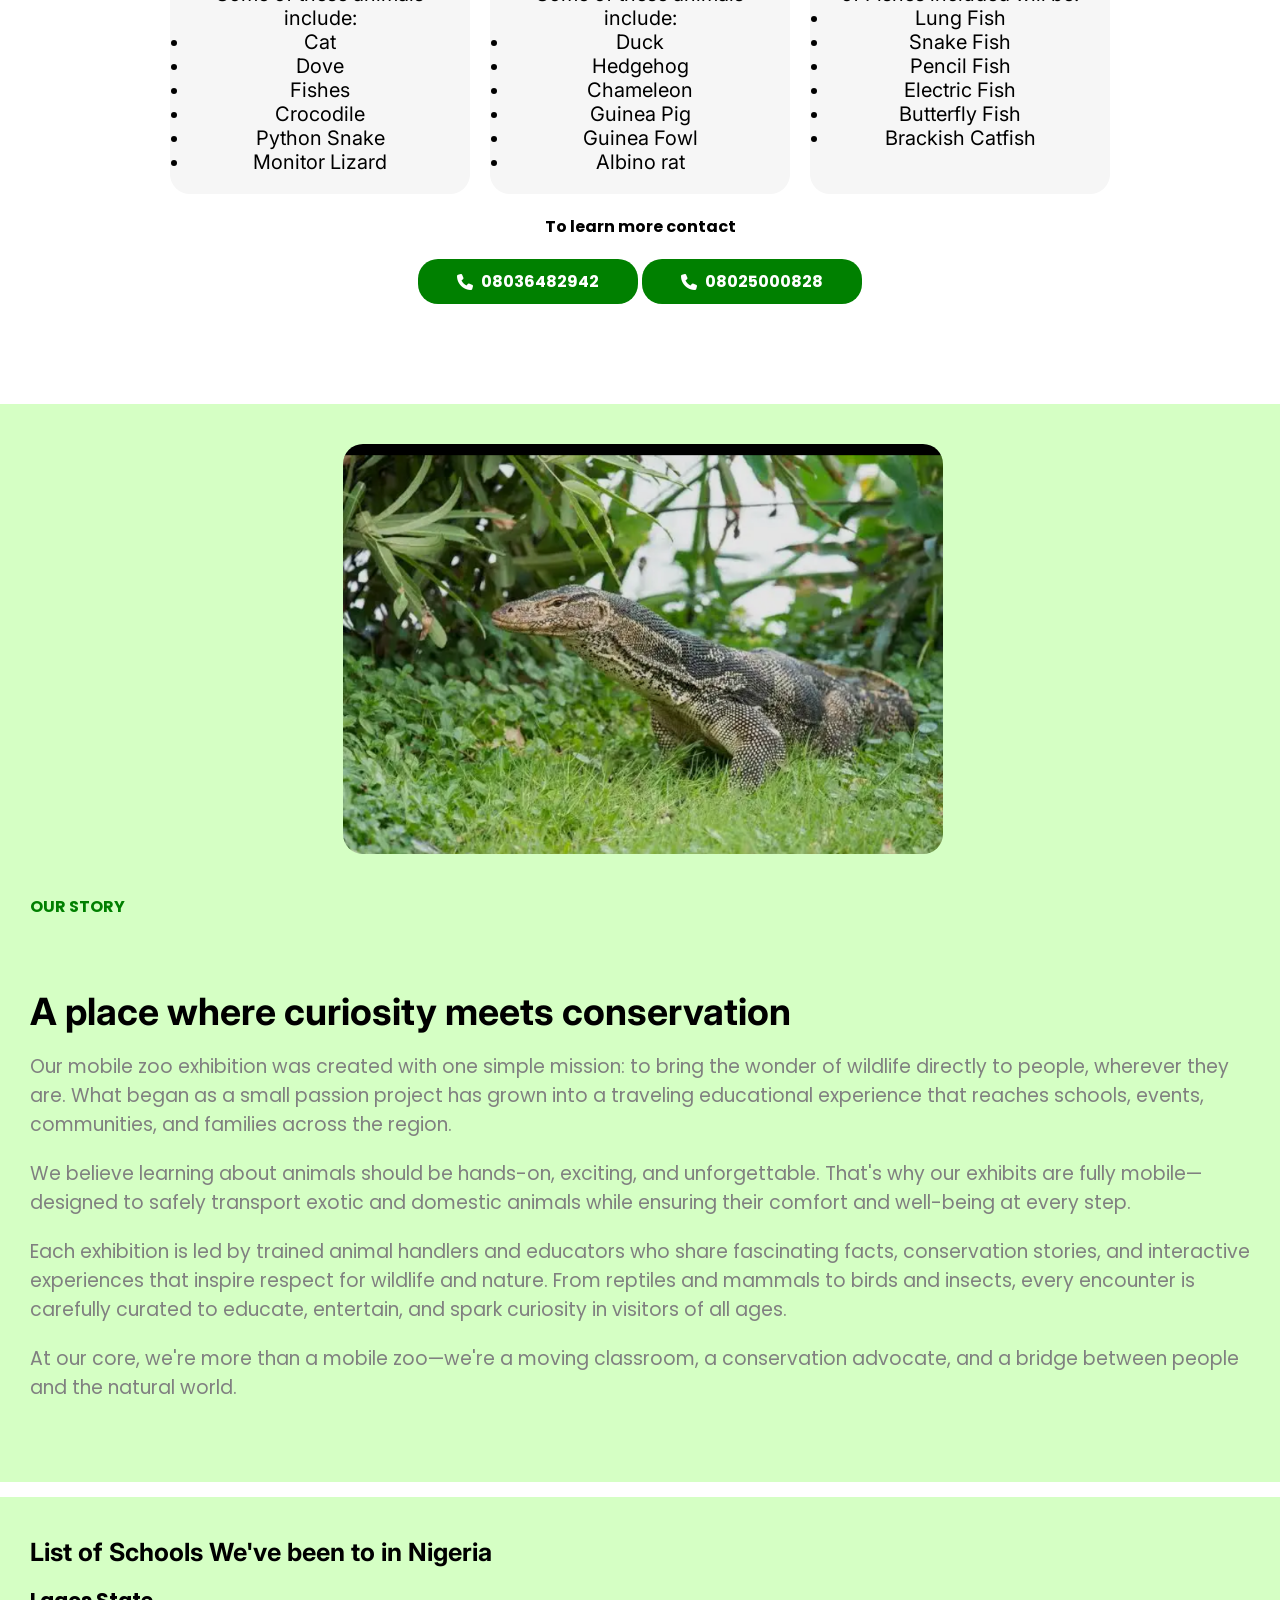
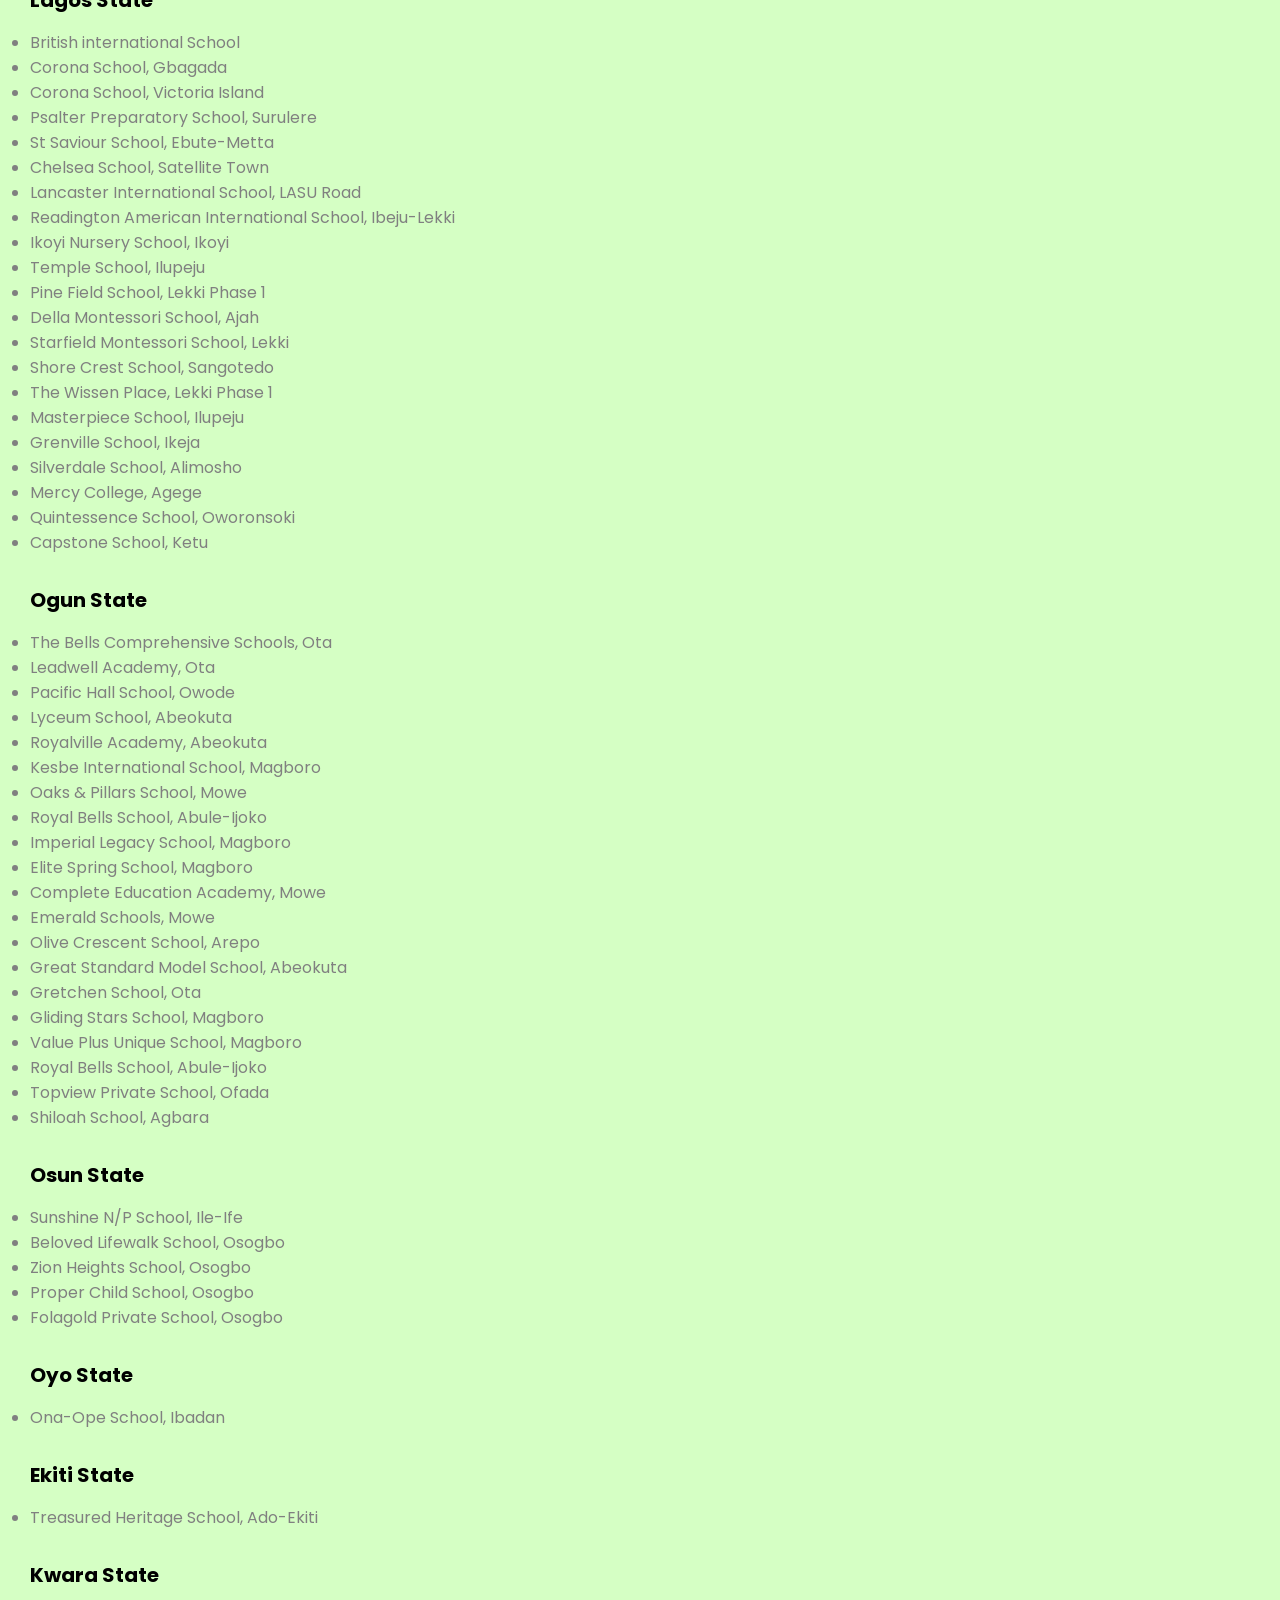
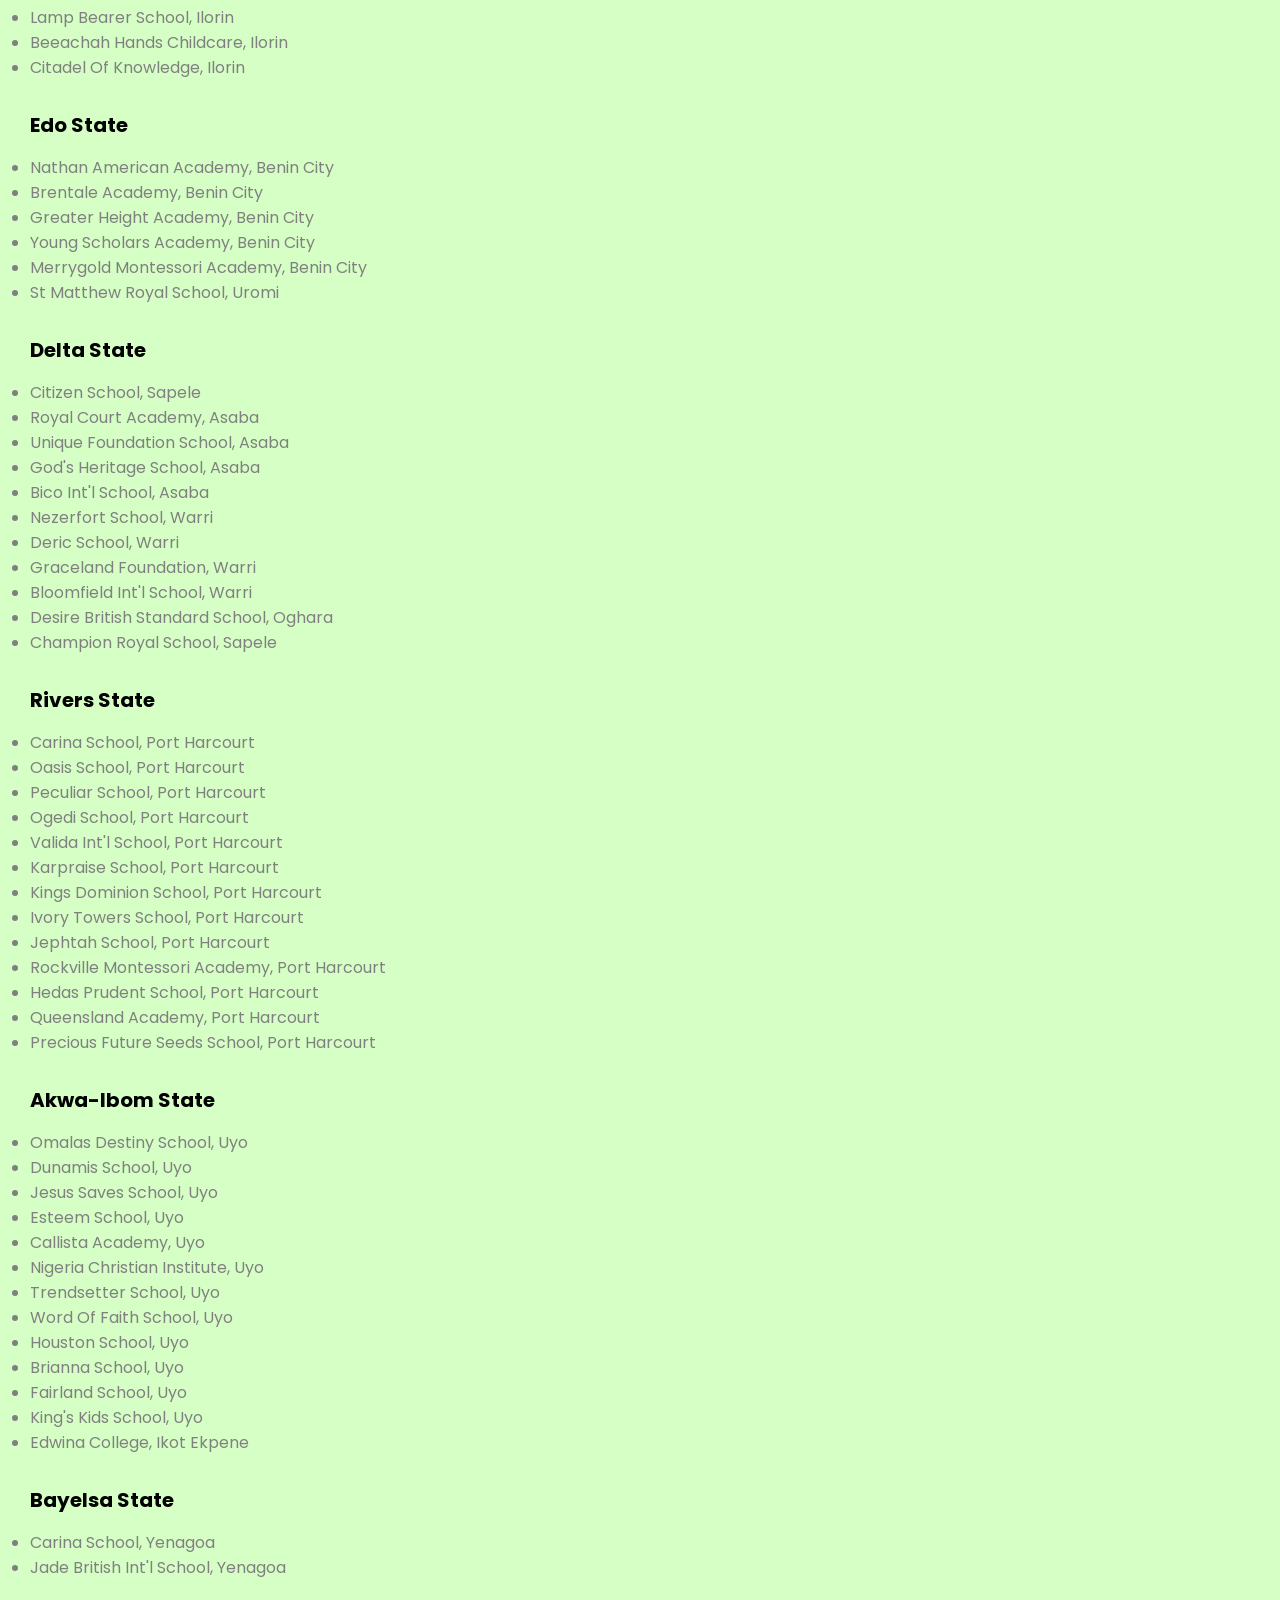
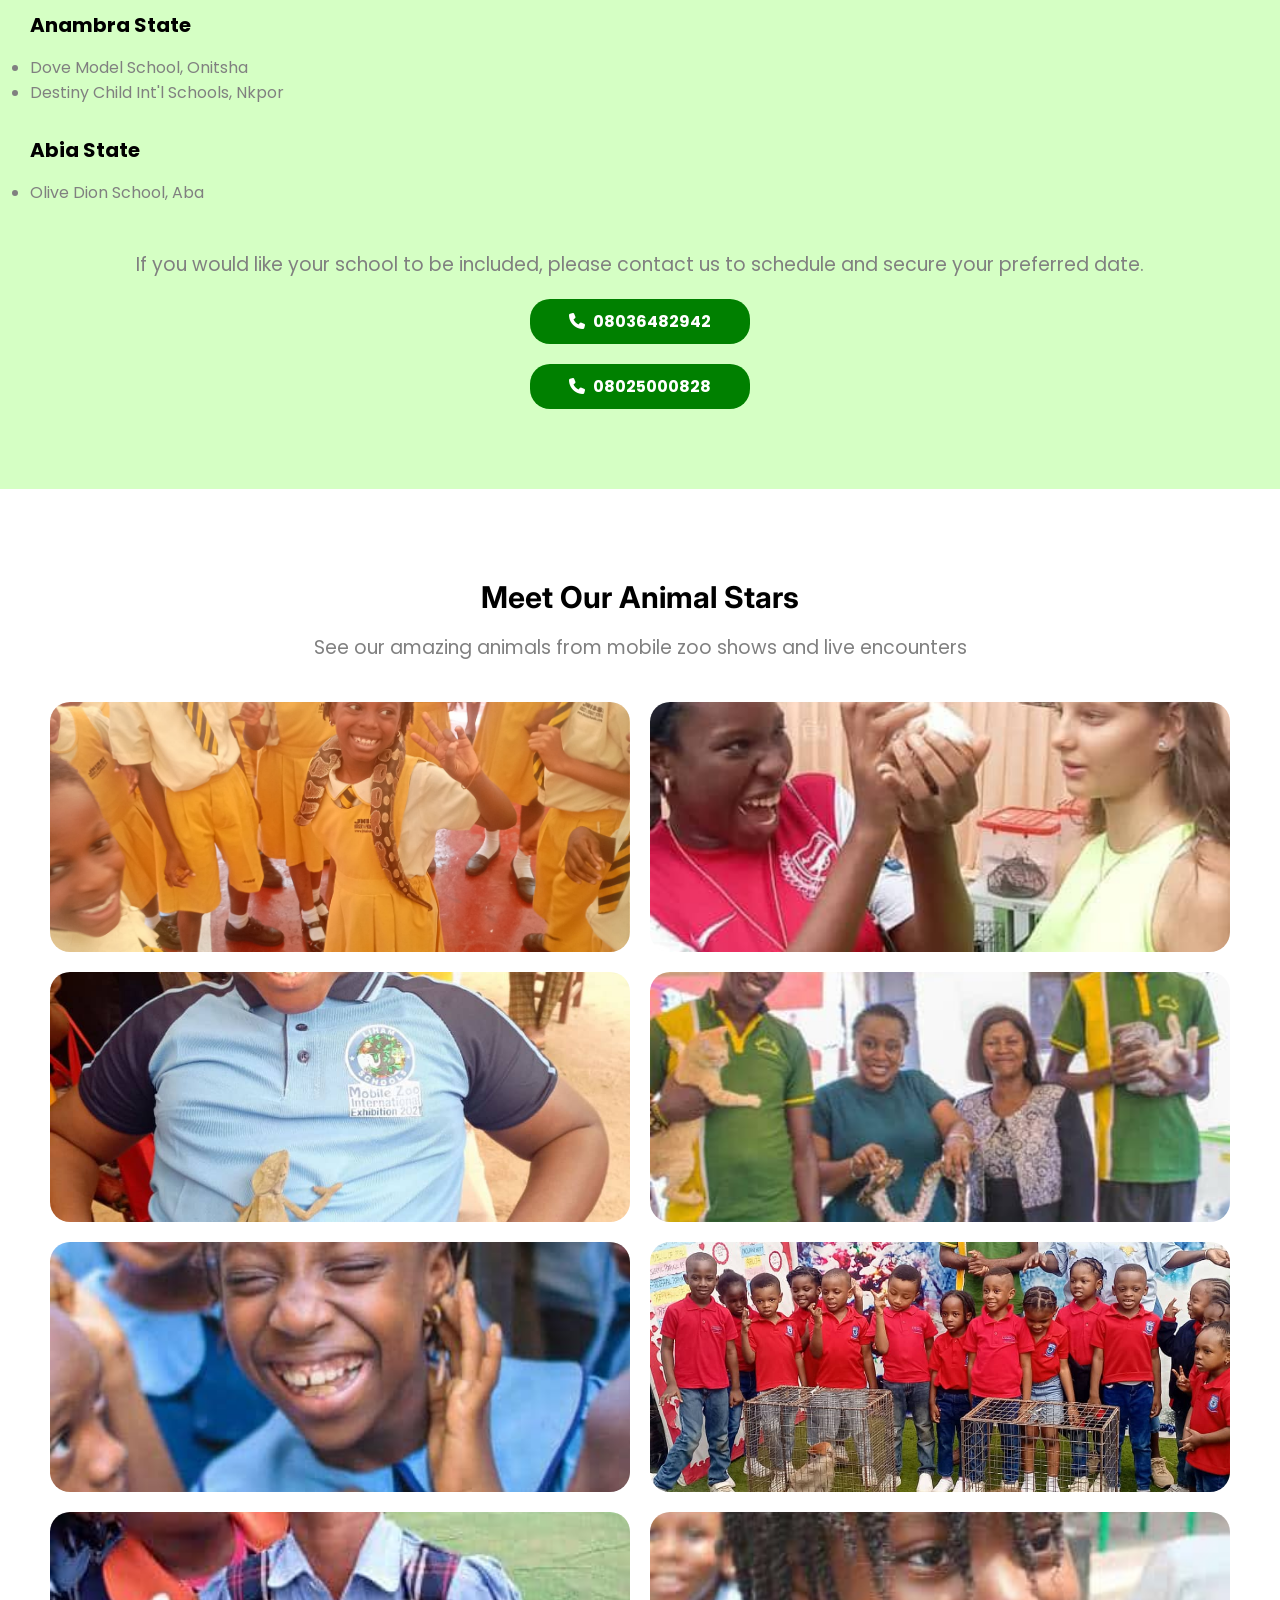
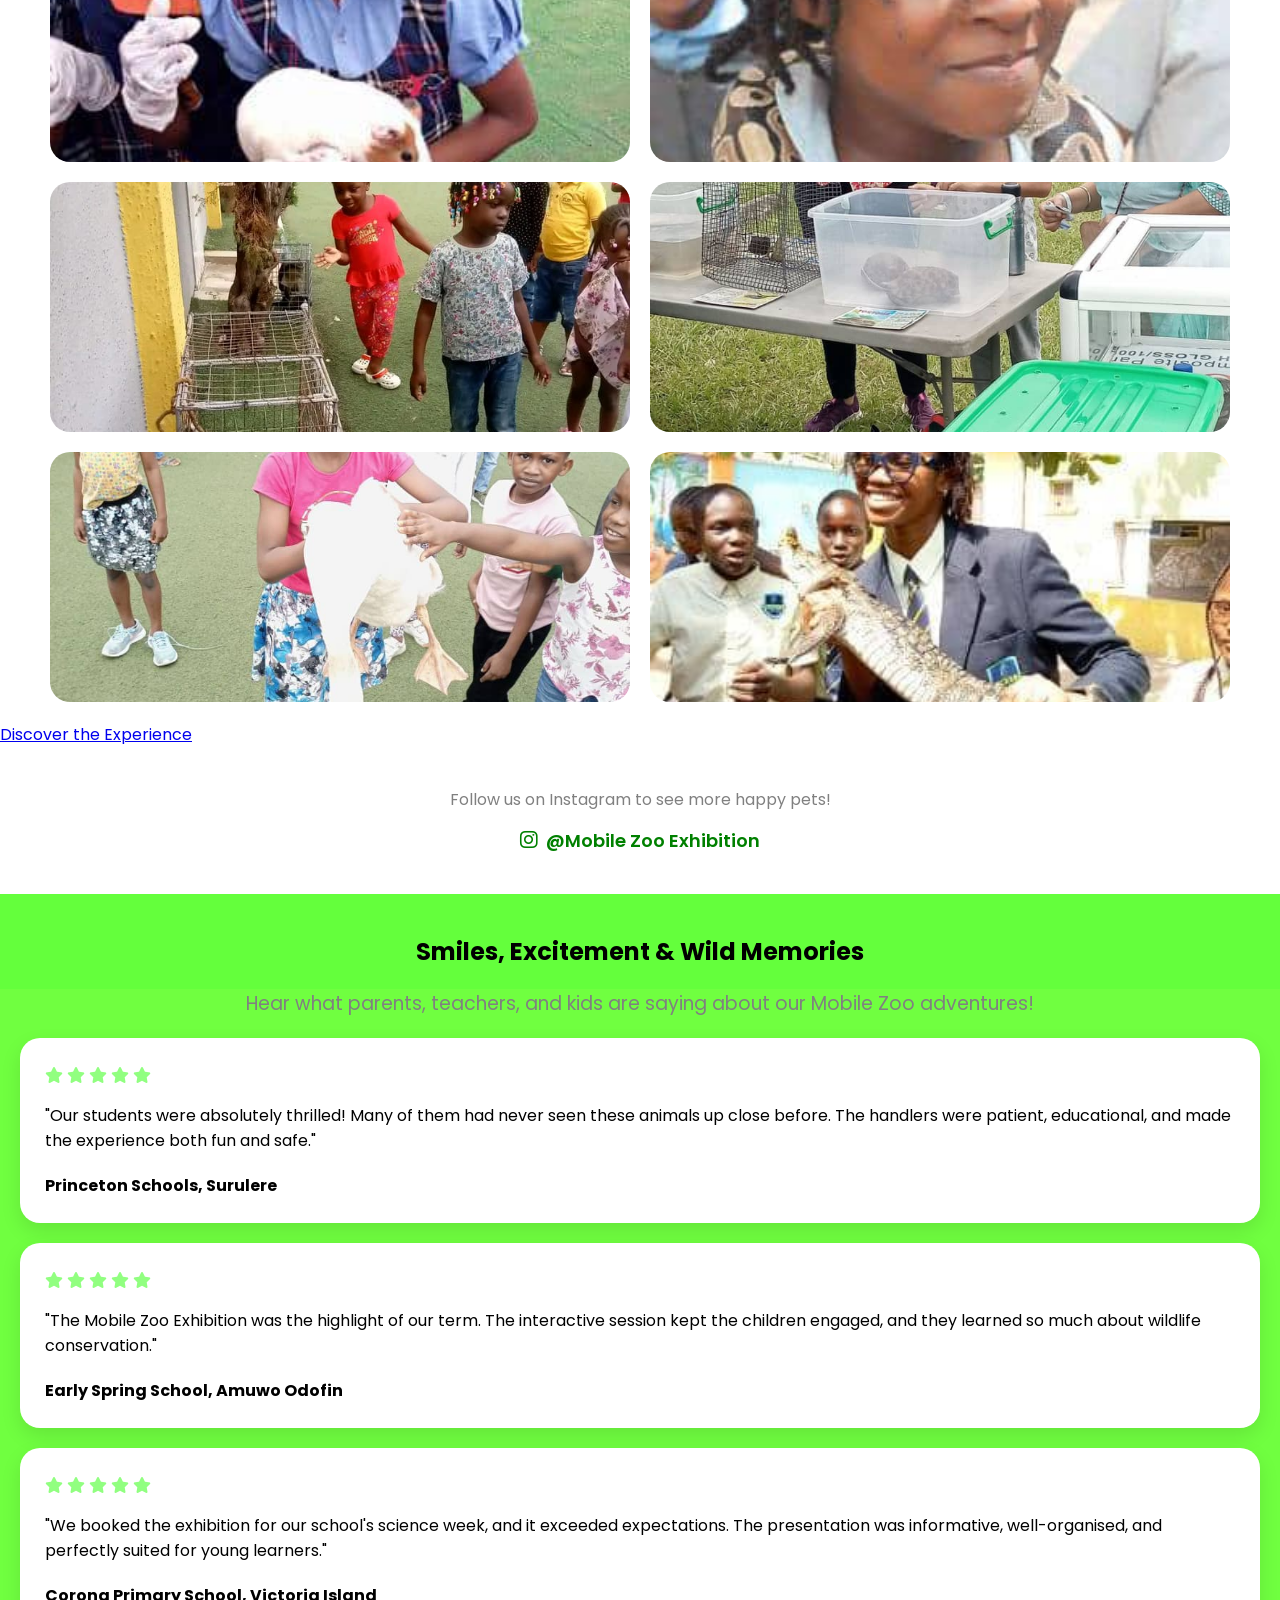
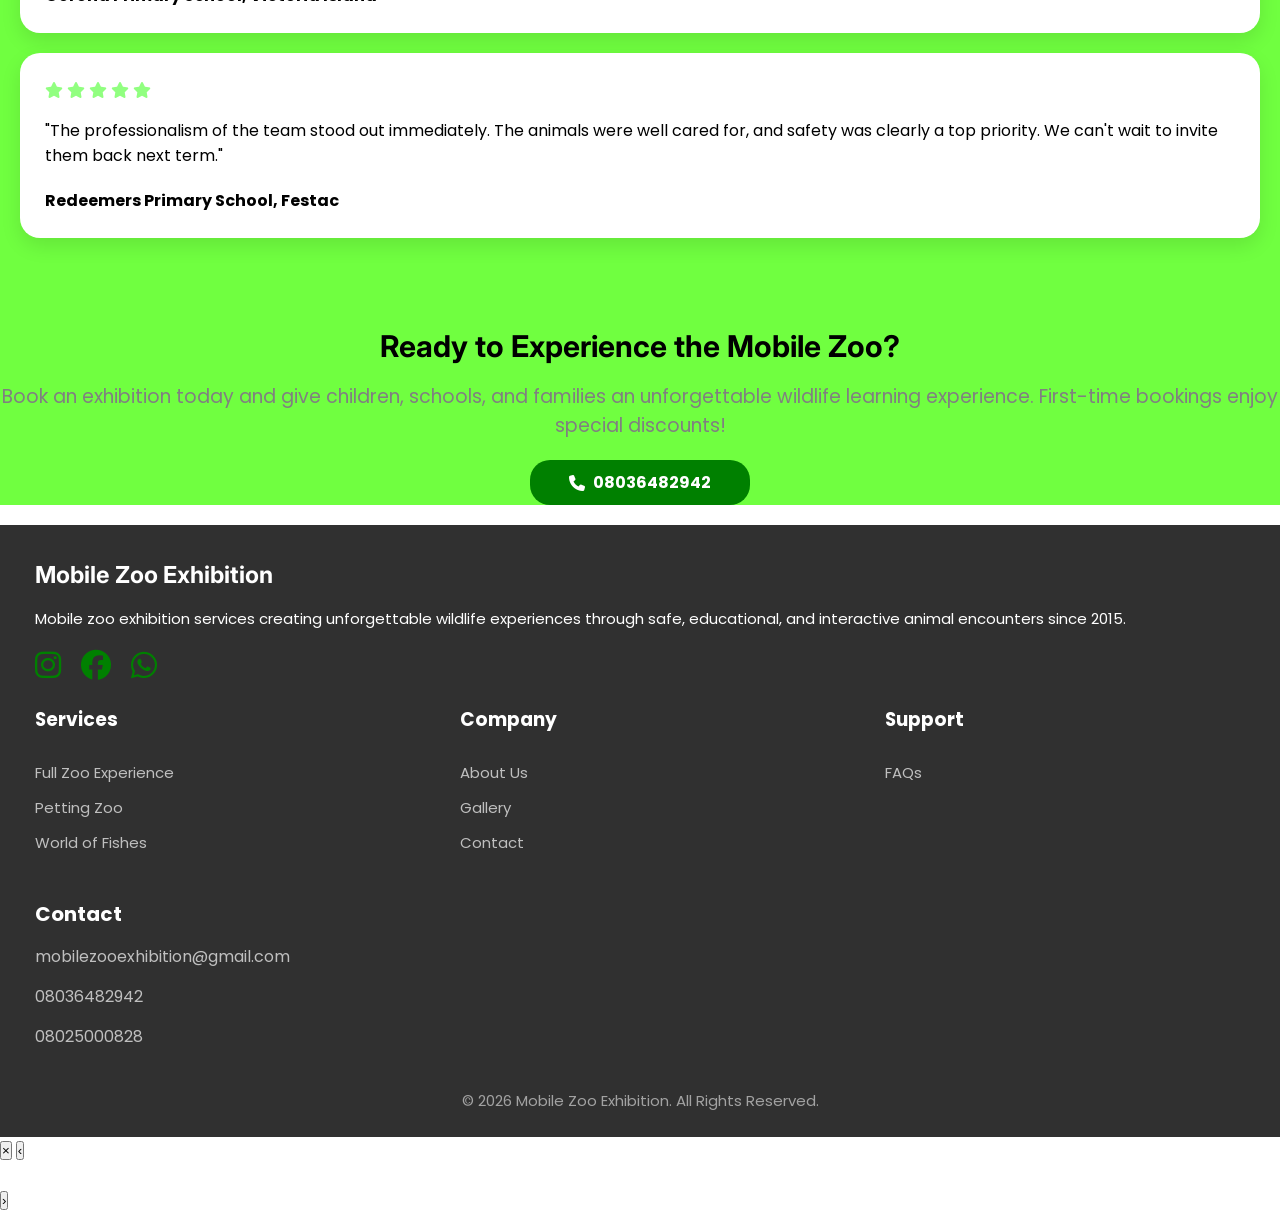
==== commit e1c5277e: "Update index.html" ====
--- a/index.html
+++ b/index.html
@@ -41,7 +41,7 @@
       </div>
     </div>
     <div class="pic">
-      <img src="photos/monkey.png" alt="Pata Monkey">
+      <img src="monkey.png" alt="Pata Monkey">
     </div>
   </div>
 
@@ -55,7 +55,7 @@
     <section class="services">
       <div class="bundles">
         <div class="bundle">
-          <img src="photos/snake.png" alt="Python Snake">
+          <img src="snake.png" alt="Python Snake">
           <div class="bundle-content">
             <h3>Full Zoo Experience</h3>
             <p>A complete mobile animal exhibition featuring friendly farm animals and fascinating exotic wildlife, with safe, guided interactions for all ages. Some of these animals include:</p>
@@ -72,7 +72,7 @@
           </div>
         </div>
         <div class="bundle">
-          <img src="photos/rabbit.png" alt="White Rabbit">
+          <img src="rabbit.png" alt="White Rabbit">
           <div class="bundle-content">
             <h3>Petting Zoo</h3>
             <p>A hands-on animal experience where guests can safely pet, feed, and interact with gentle farm animals in a fun and supervised environment. Some of these animals include:</p>
@@ -89,7 +89,7 @@
           </div>
         </div>
         <div class="bundle">
-          <img src="photos/fishes.png" alt="Colourful fishes in the Sea">
+          <img src="fishes.png" alt="Colourful fishes in the Sea">
           <div class="bundle-content">
             <h3>World of Fishes</h3>
             <p>Explore a vibrant underwater world filled with fascinating fish species, brought directly to your event for an immersive aquatic experience. Variety of Fishes included will be:</p>
@@ -117,7 +117,7 @@
 
   <section id="story" class="about-us">
     <div class="pic">
-      <img src="photos/monitor.png" alt="Monitor Lizard in the wild">
+      <img src="monitor.png" alt="Monitor Lizard in the wild">
     </div>
     <div class="story">OUR STORY</div>
     <div class="intro2">
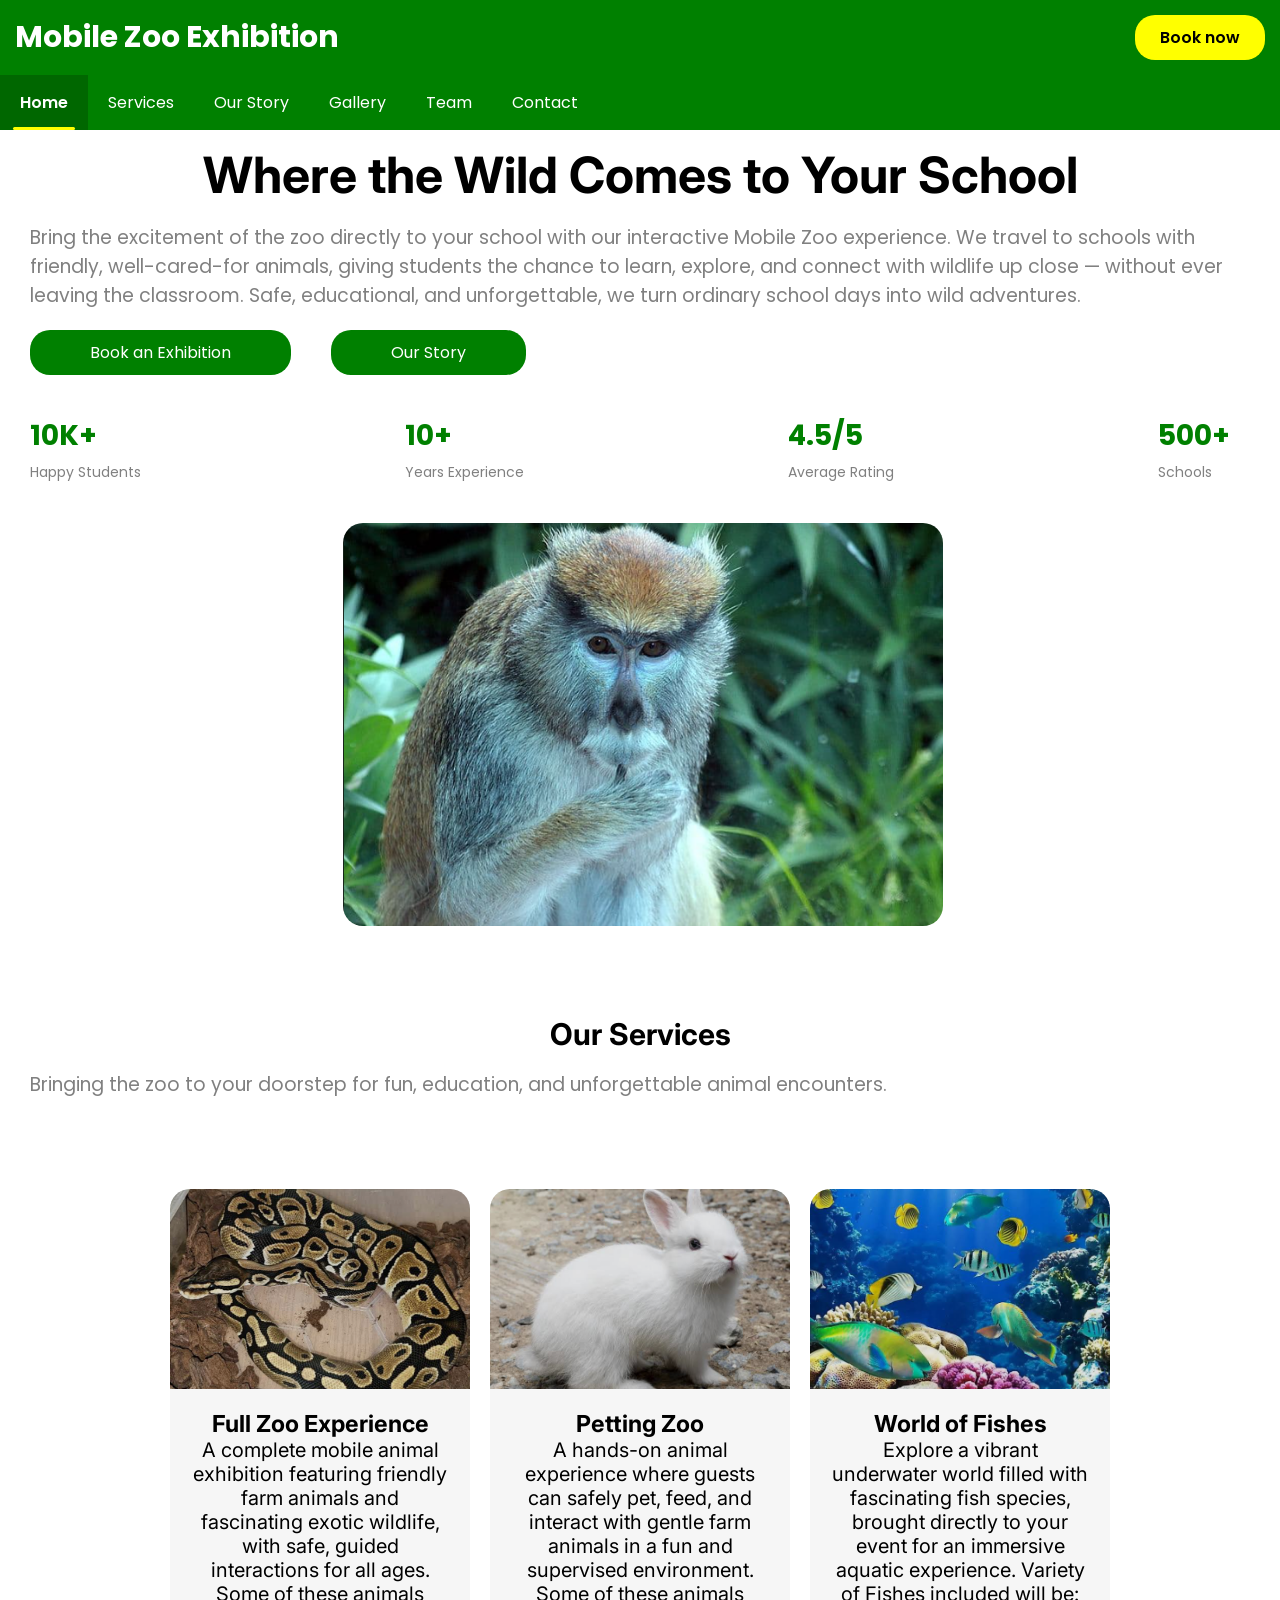
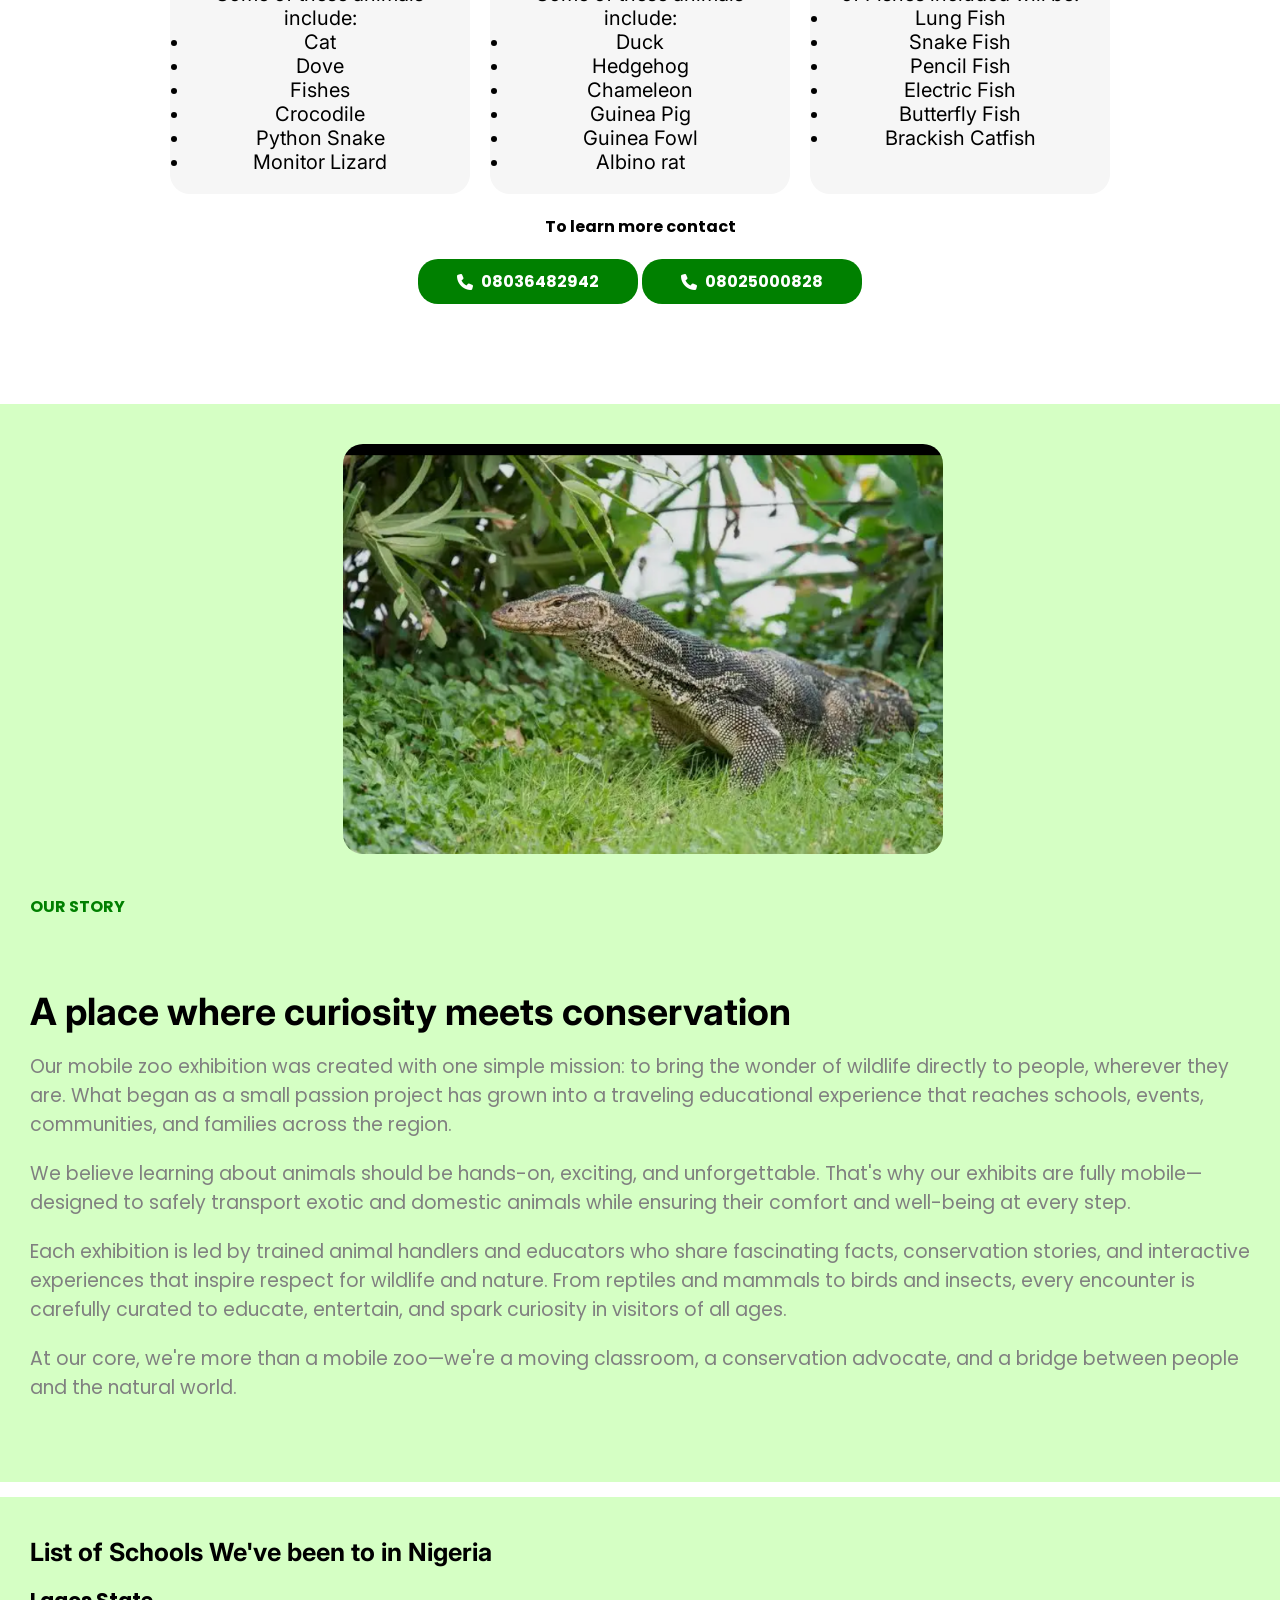
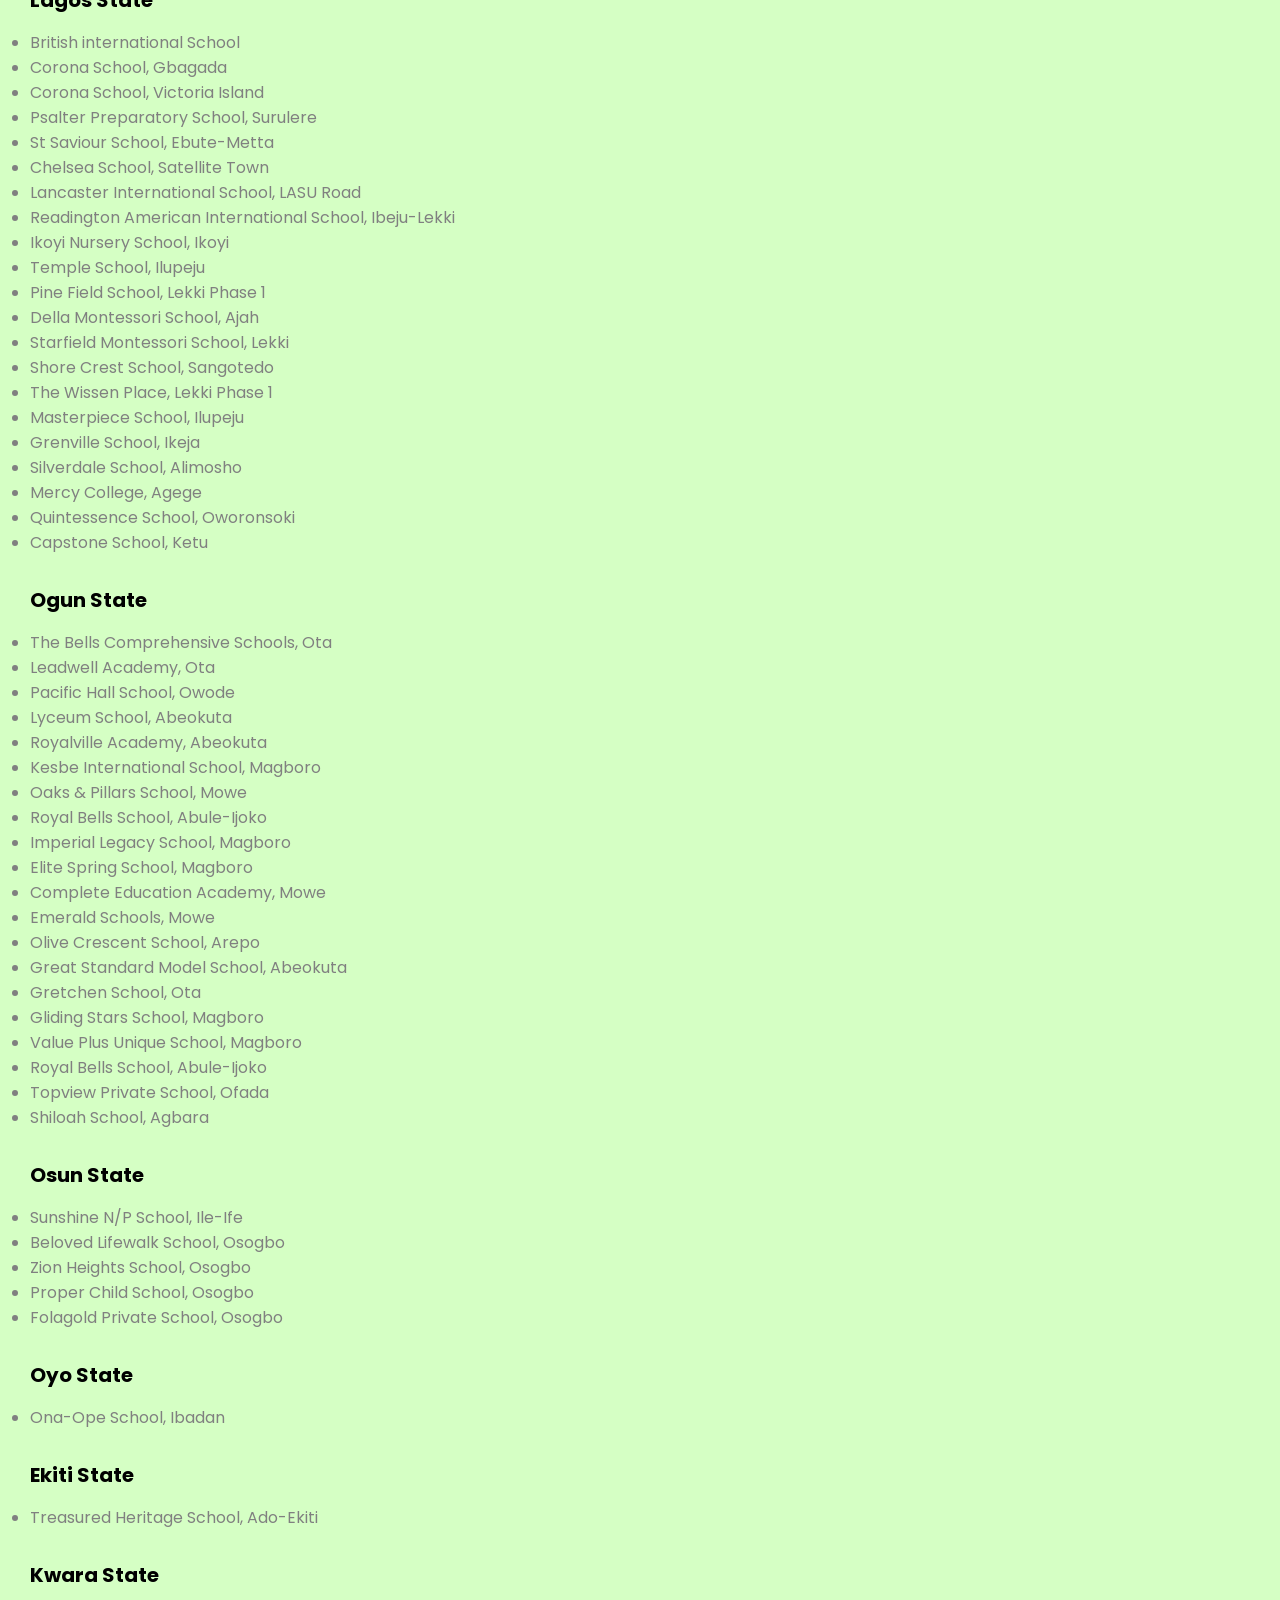
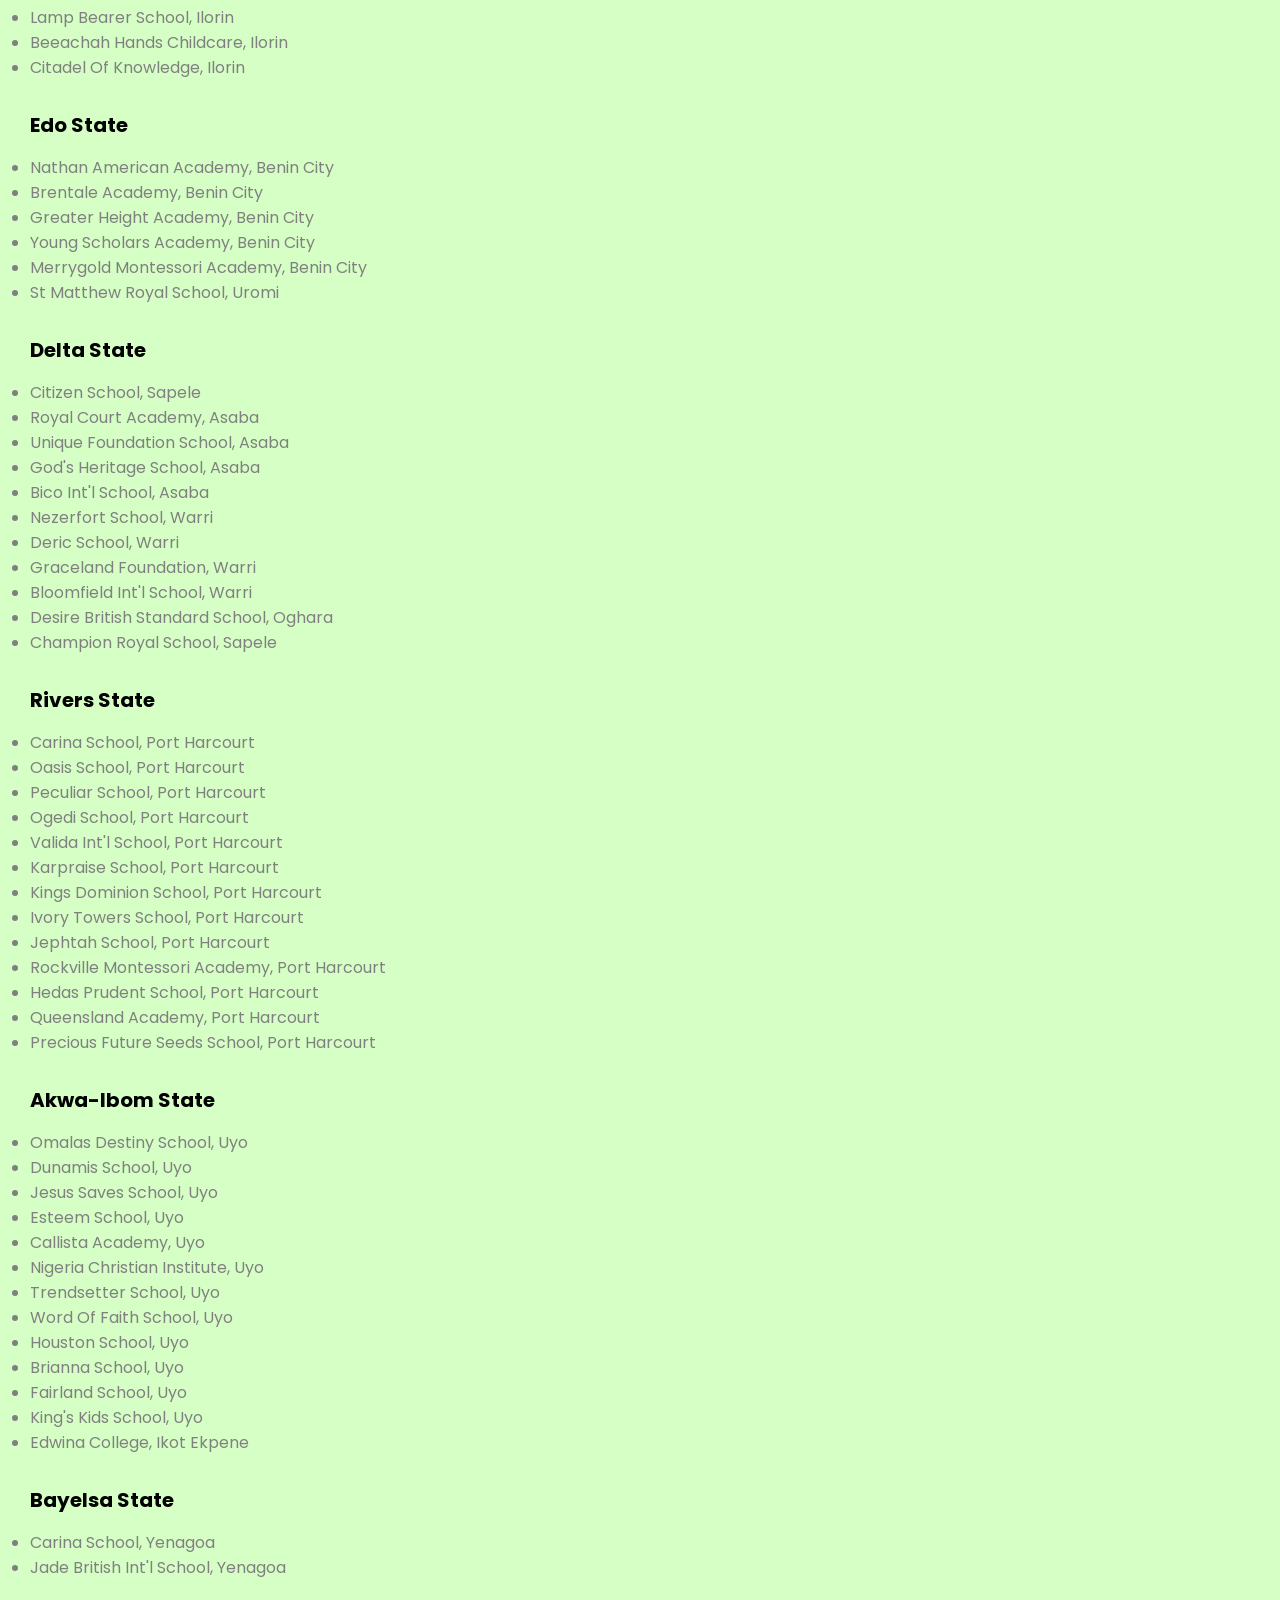
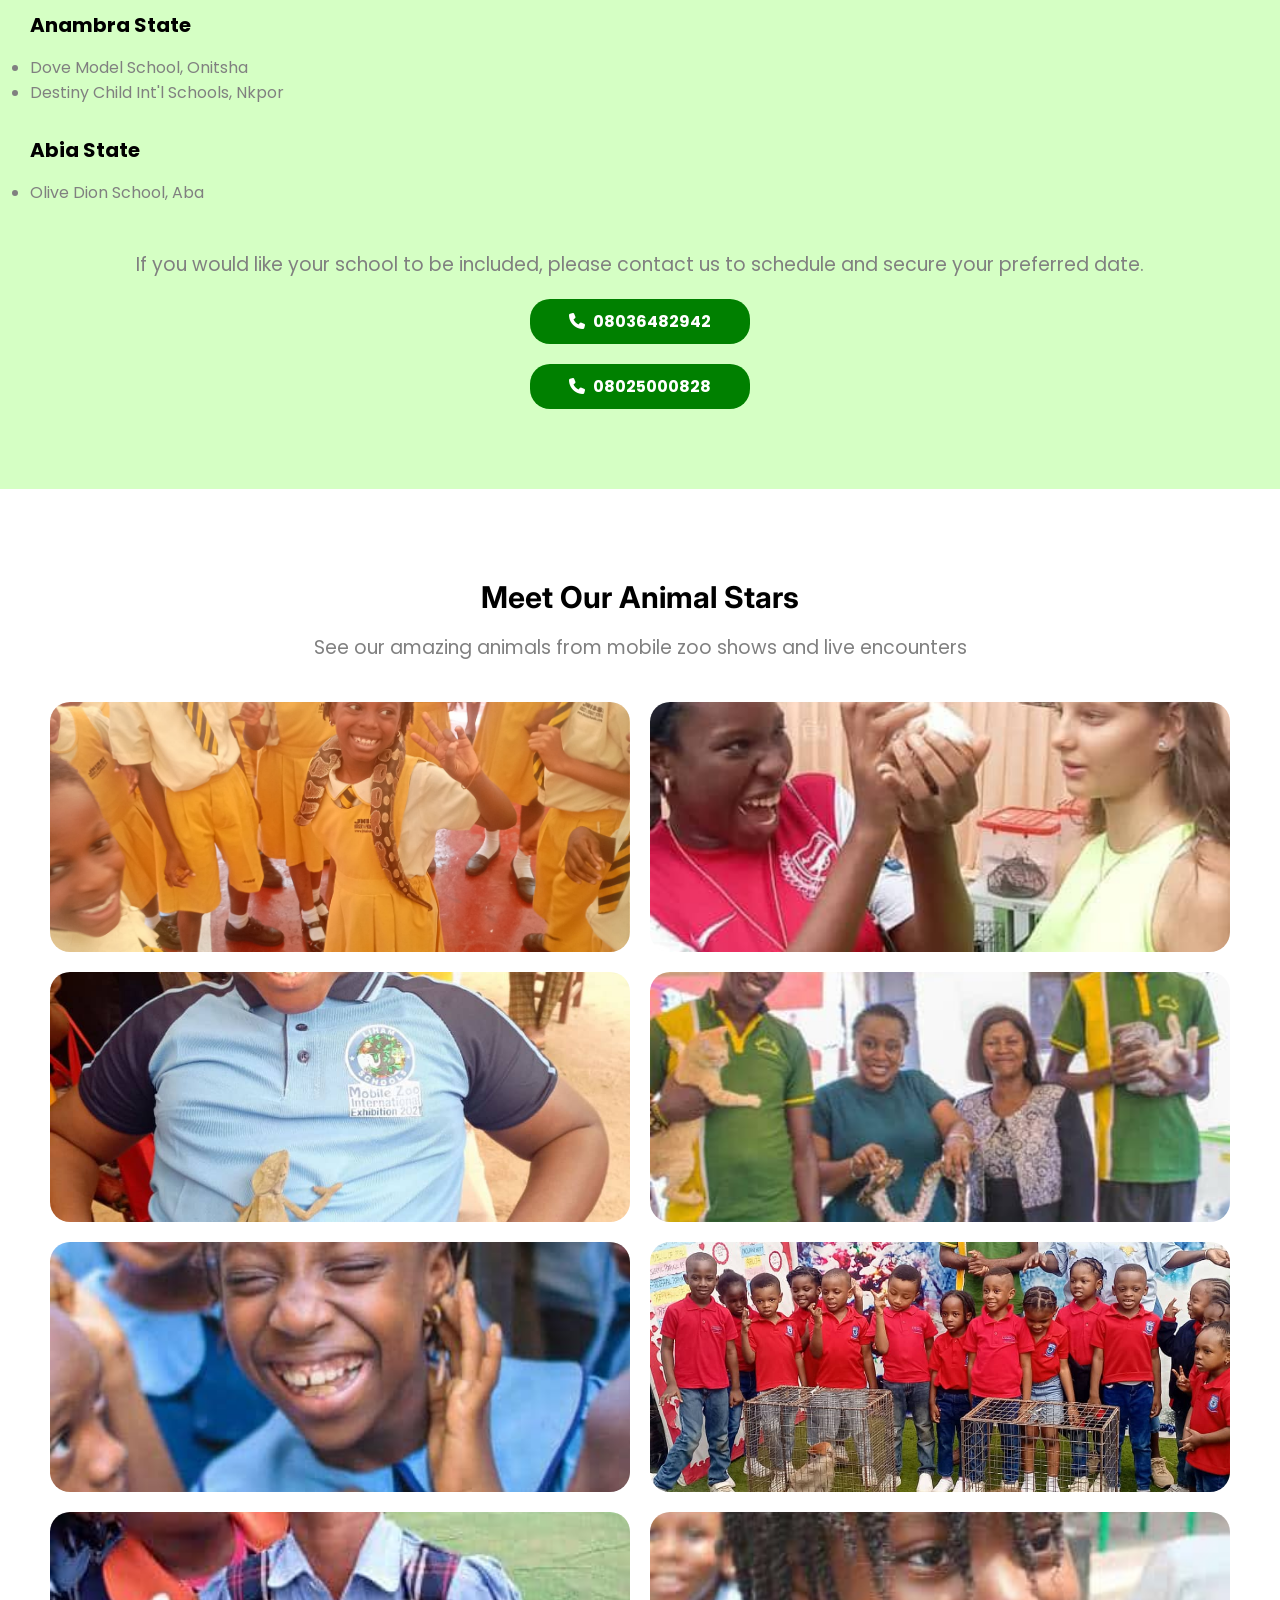
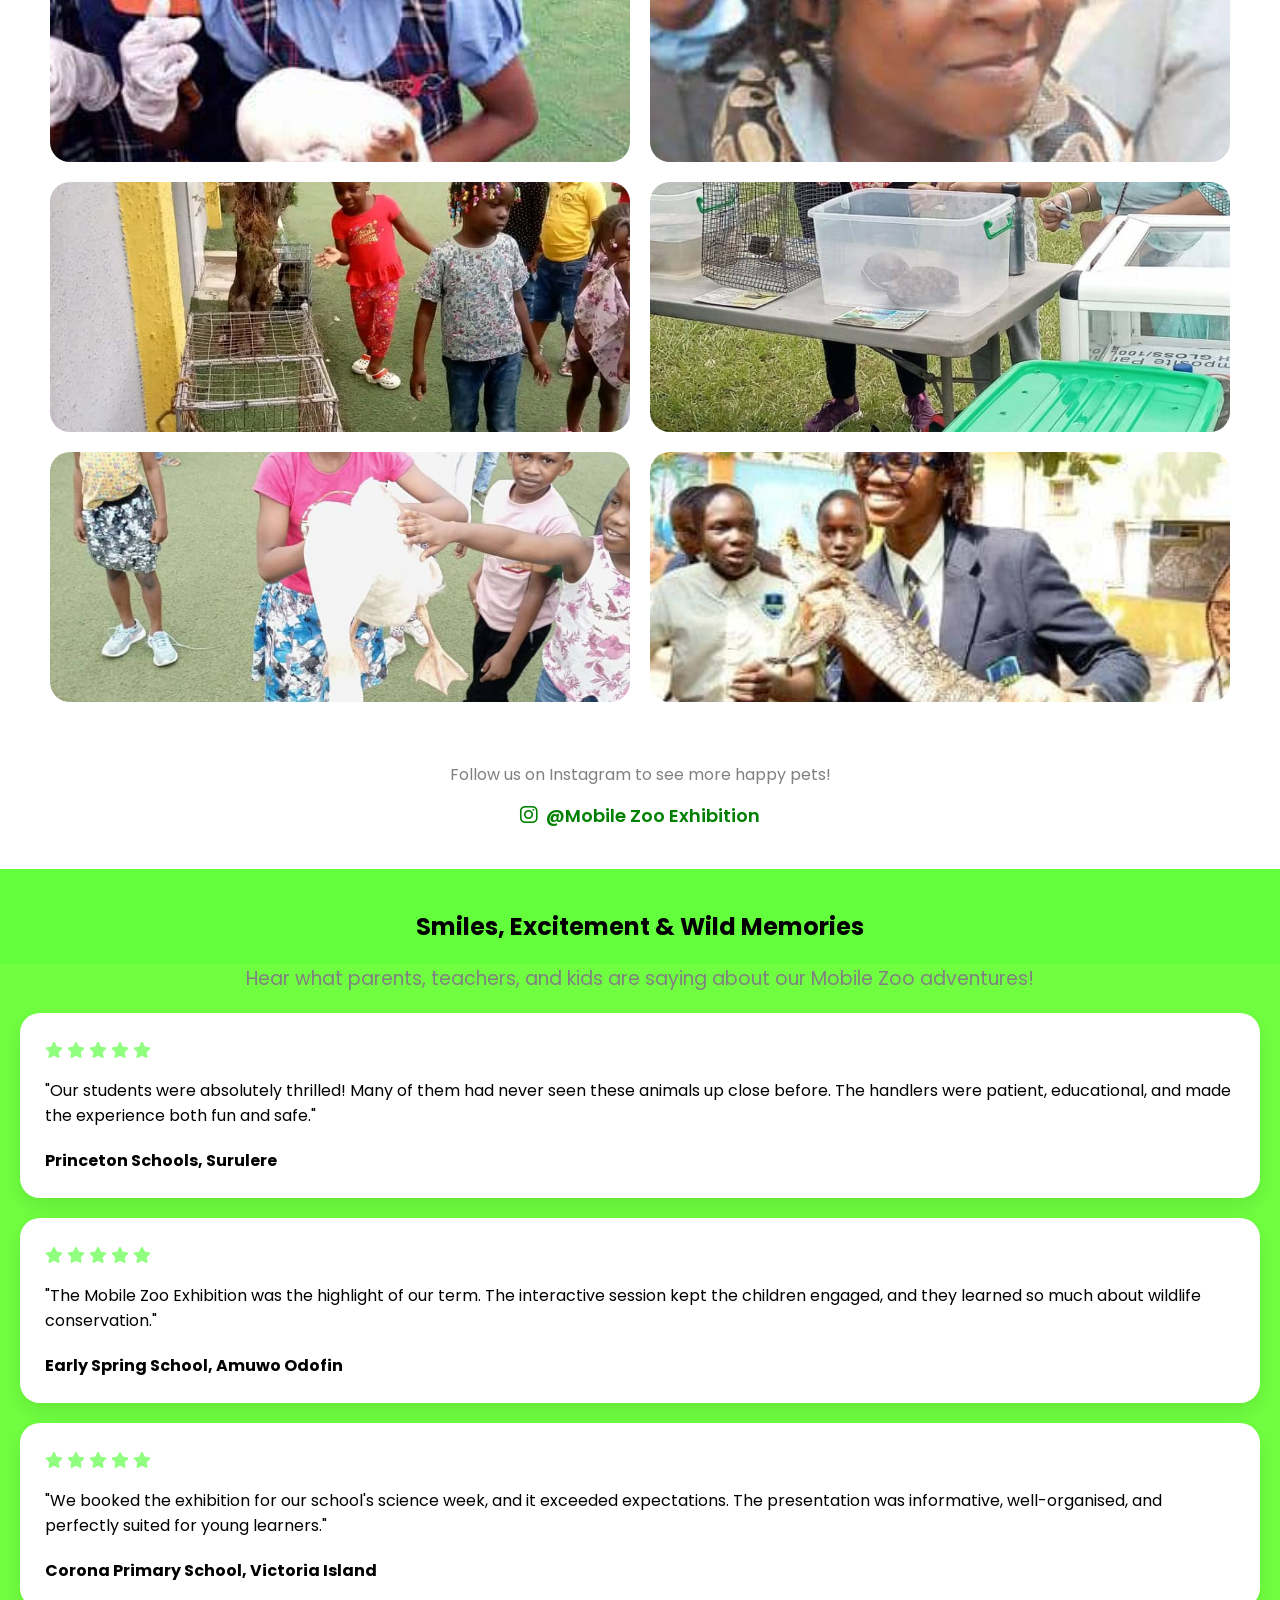
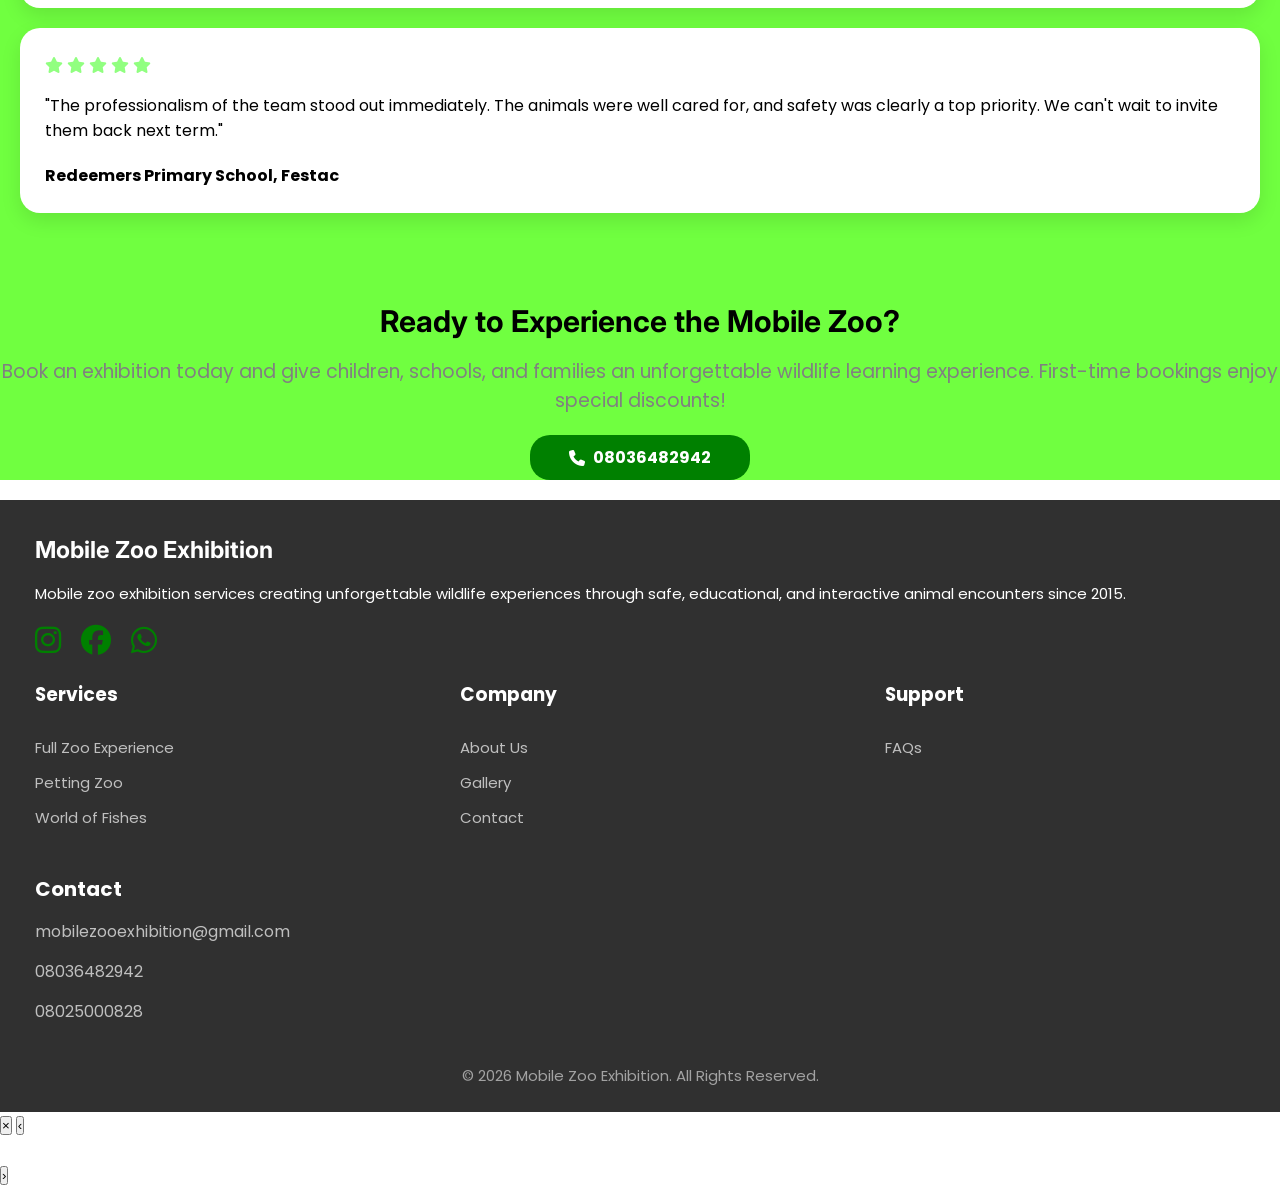
==== commit d0739240: "Update index.html" ====
--- a/index.html
+++ b/index.html
@@ -339,7 +339,7 @@
       <img src="Goose.jpg" alt="">
       <img src="crocodile.jpg" alt="">
     </div>
-    <a href="gallery.html" class="Buttons">Discover the Experience</a>
+    
     <div class="insta">
       <p class="into2">Follow us on Instagram to see more happy pets!</p>
       <a href="https://instagram.com/mobilezooschoolexhibition" target="_blank" class="insta-link">
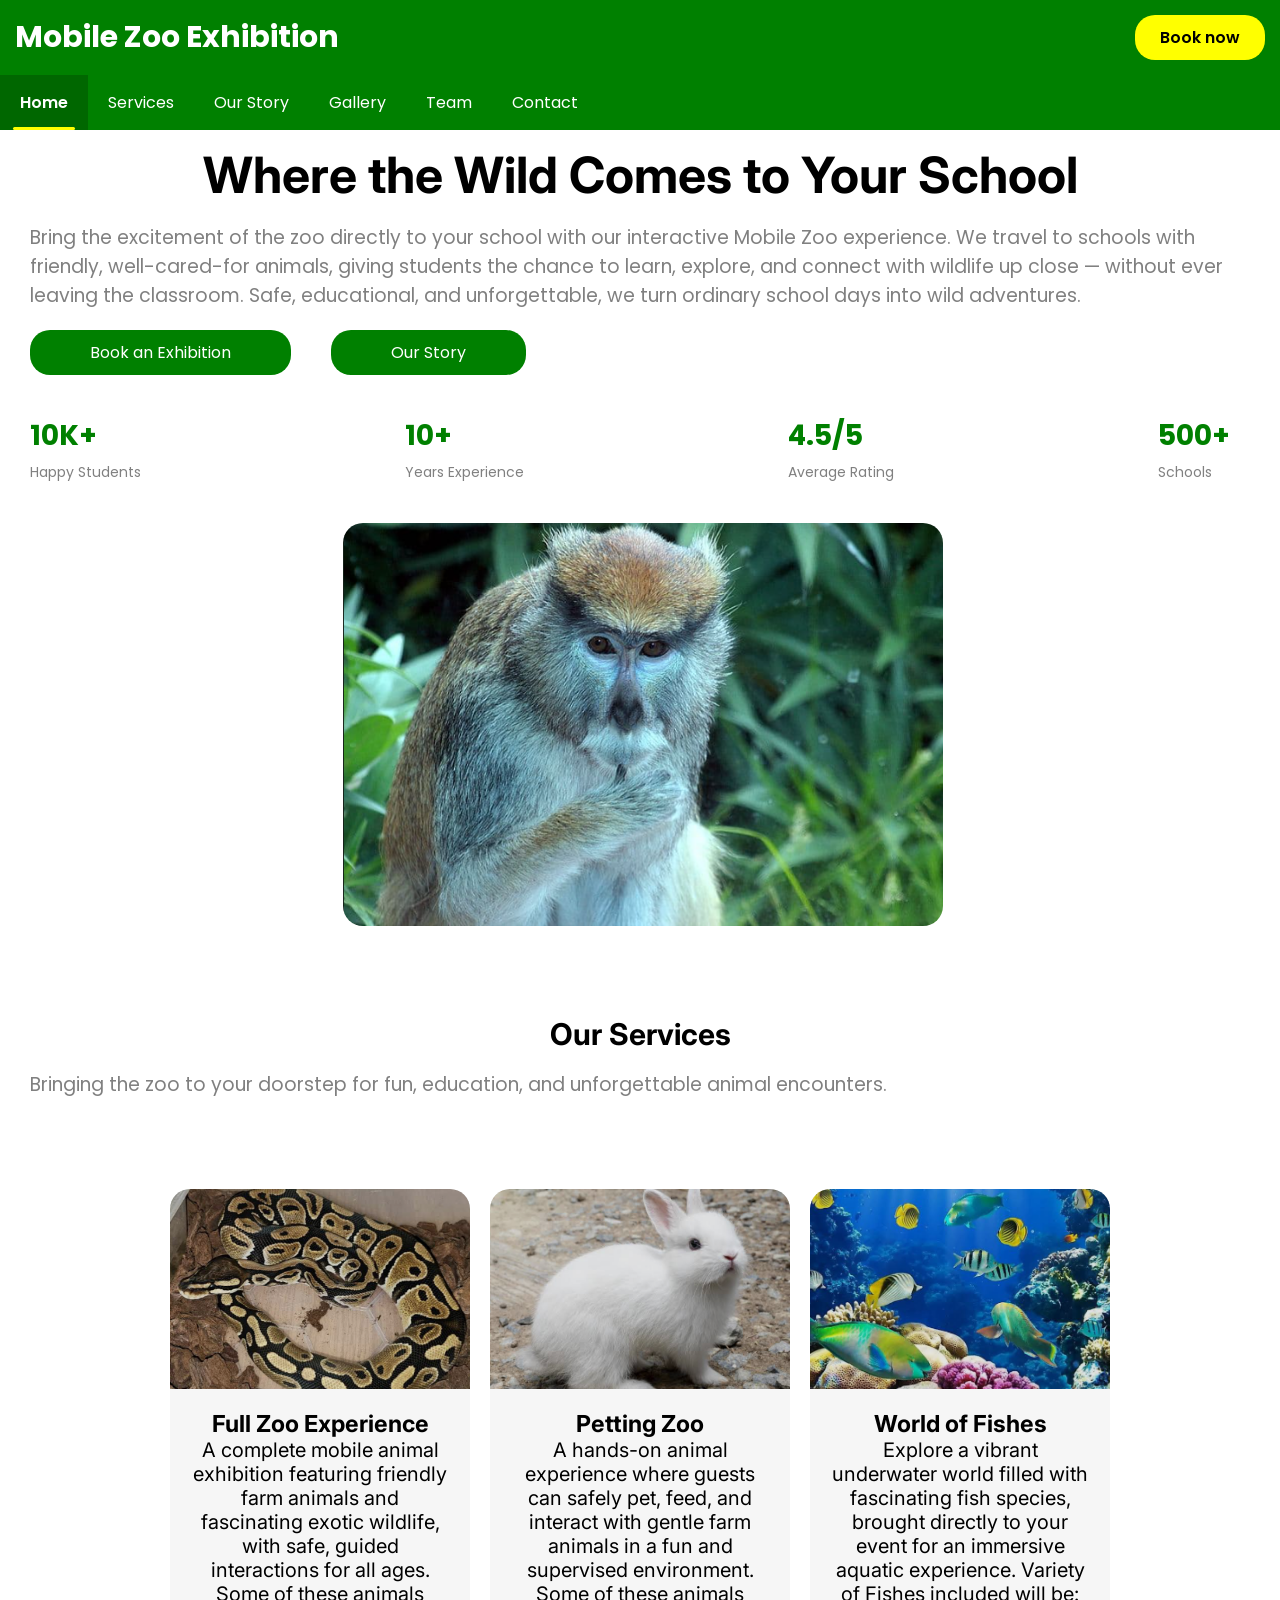
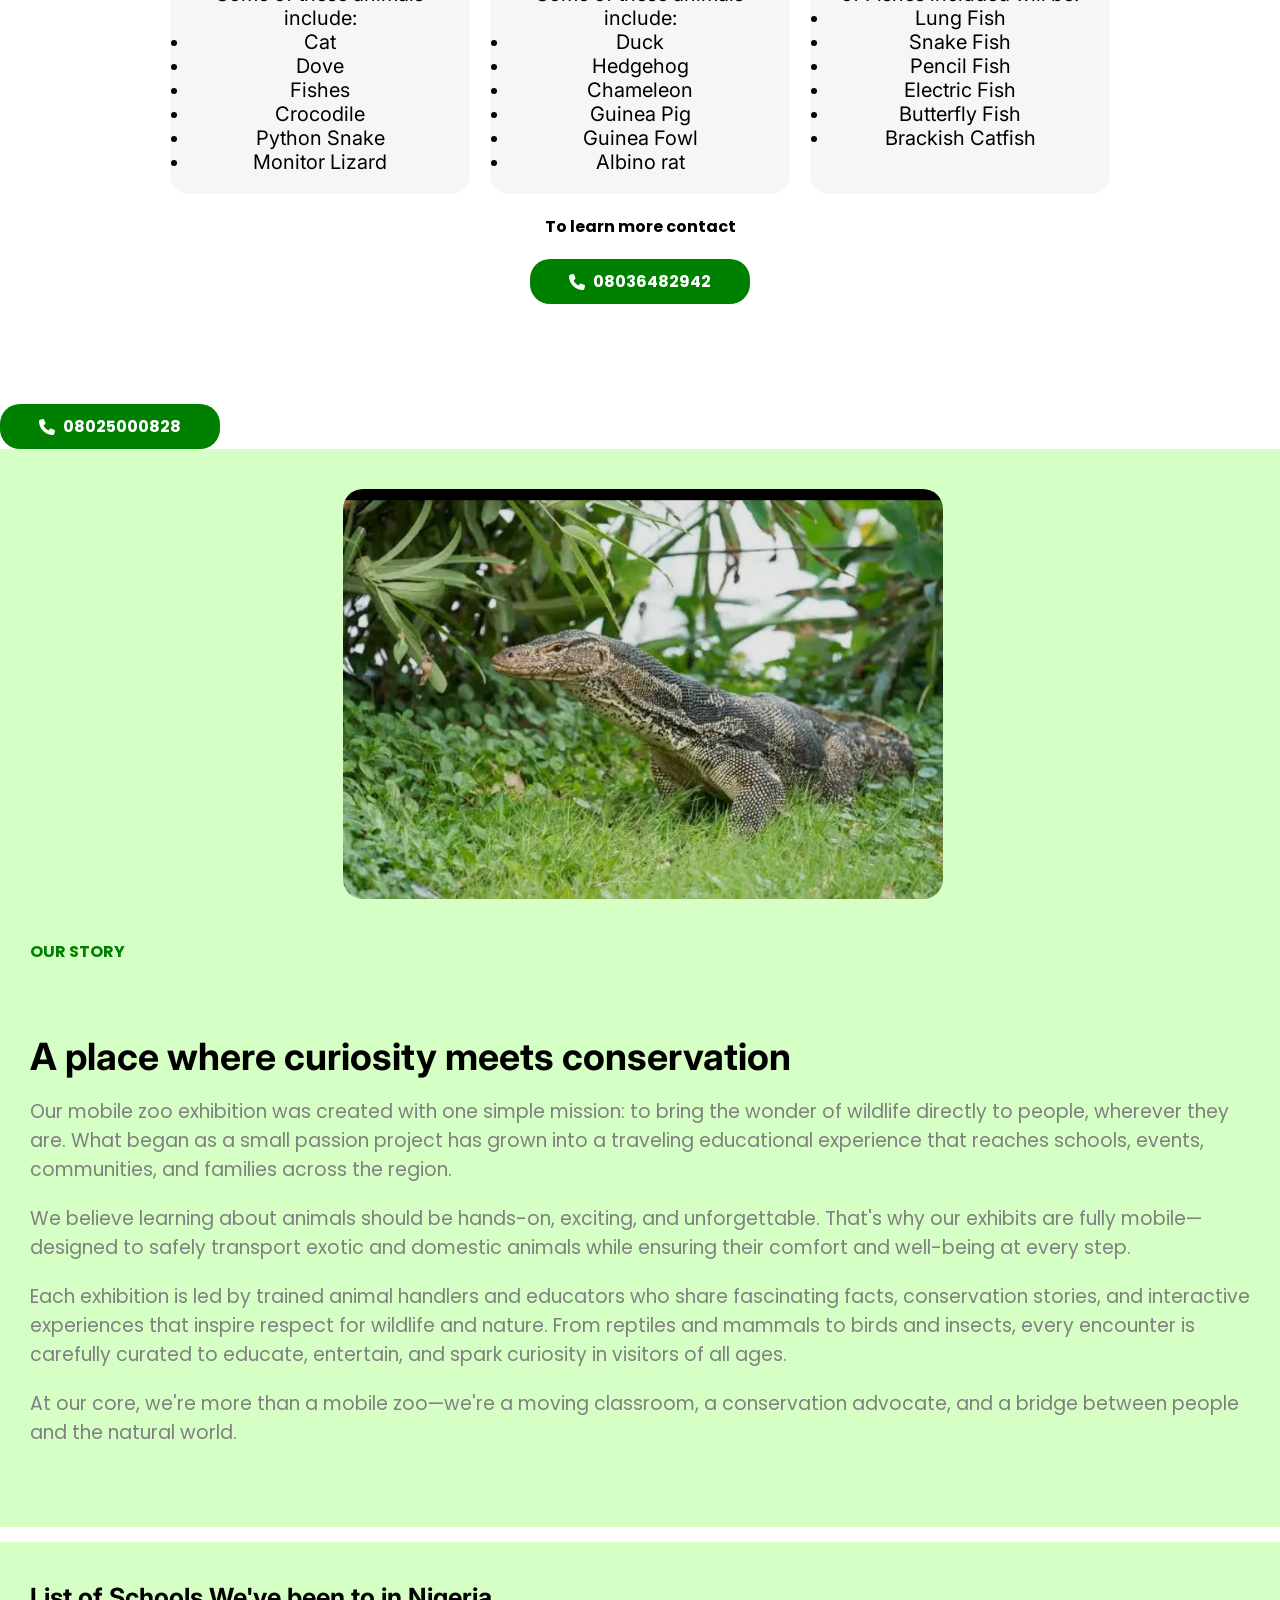
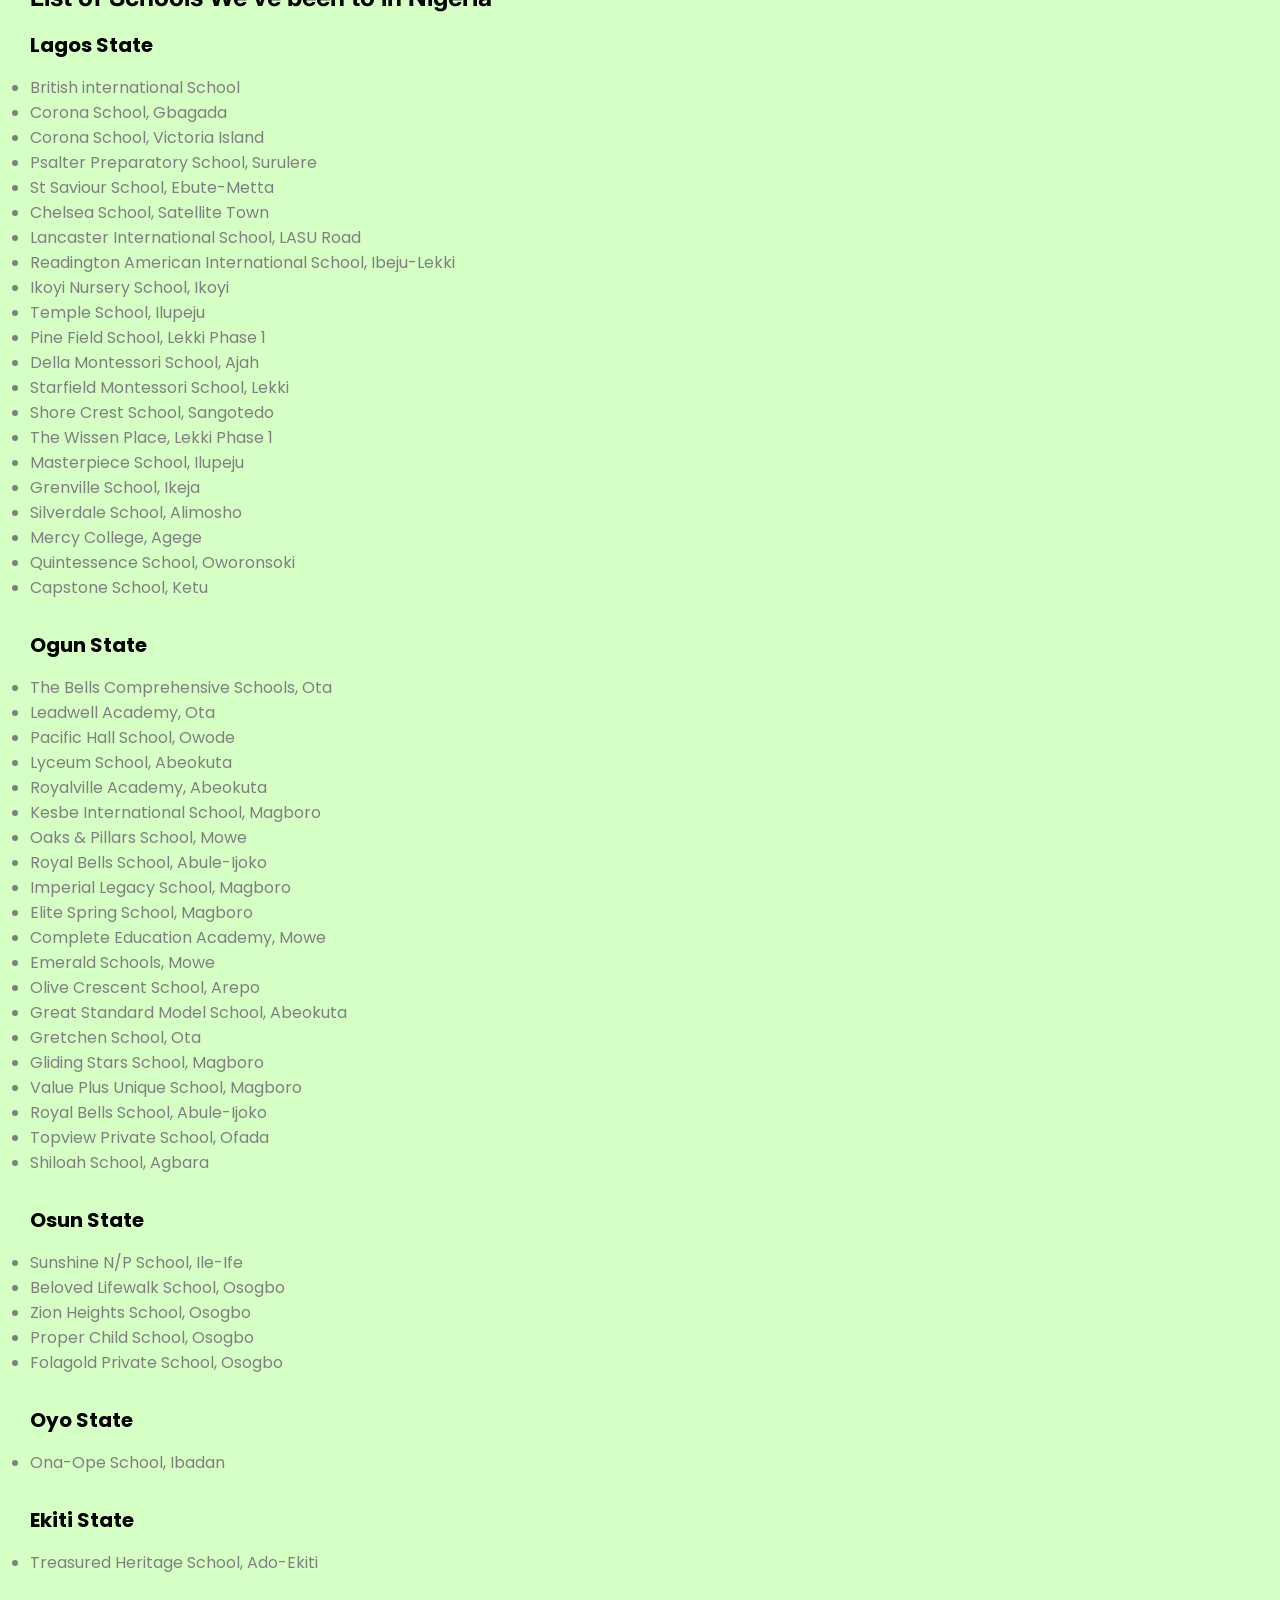
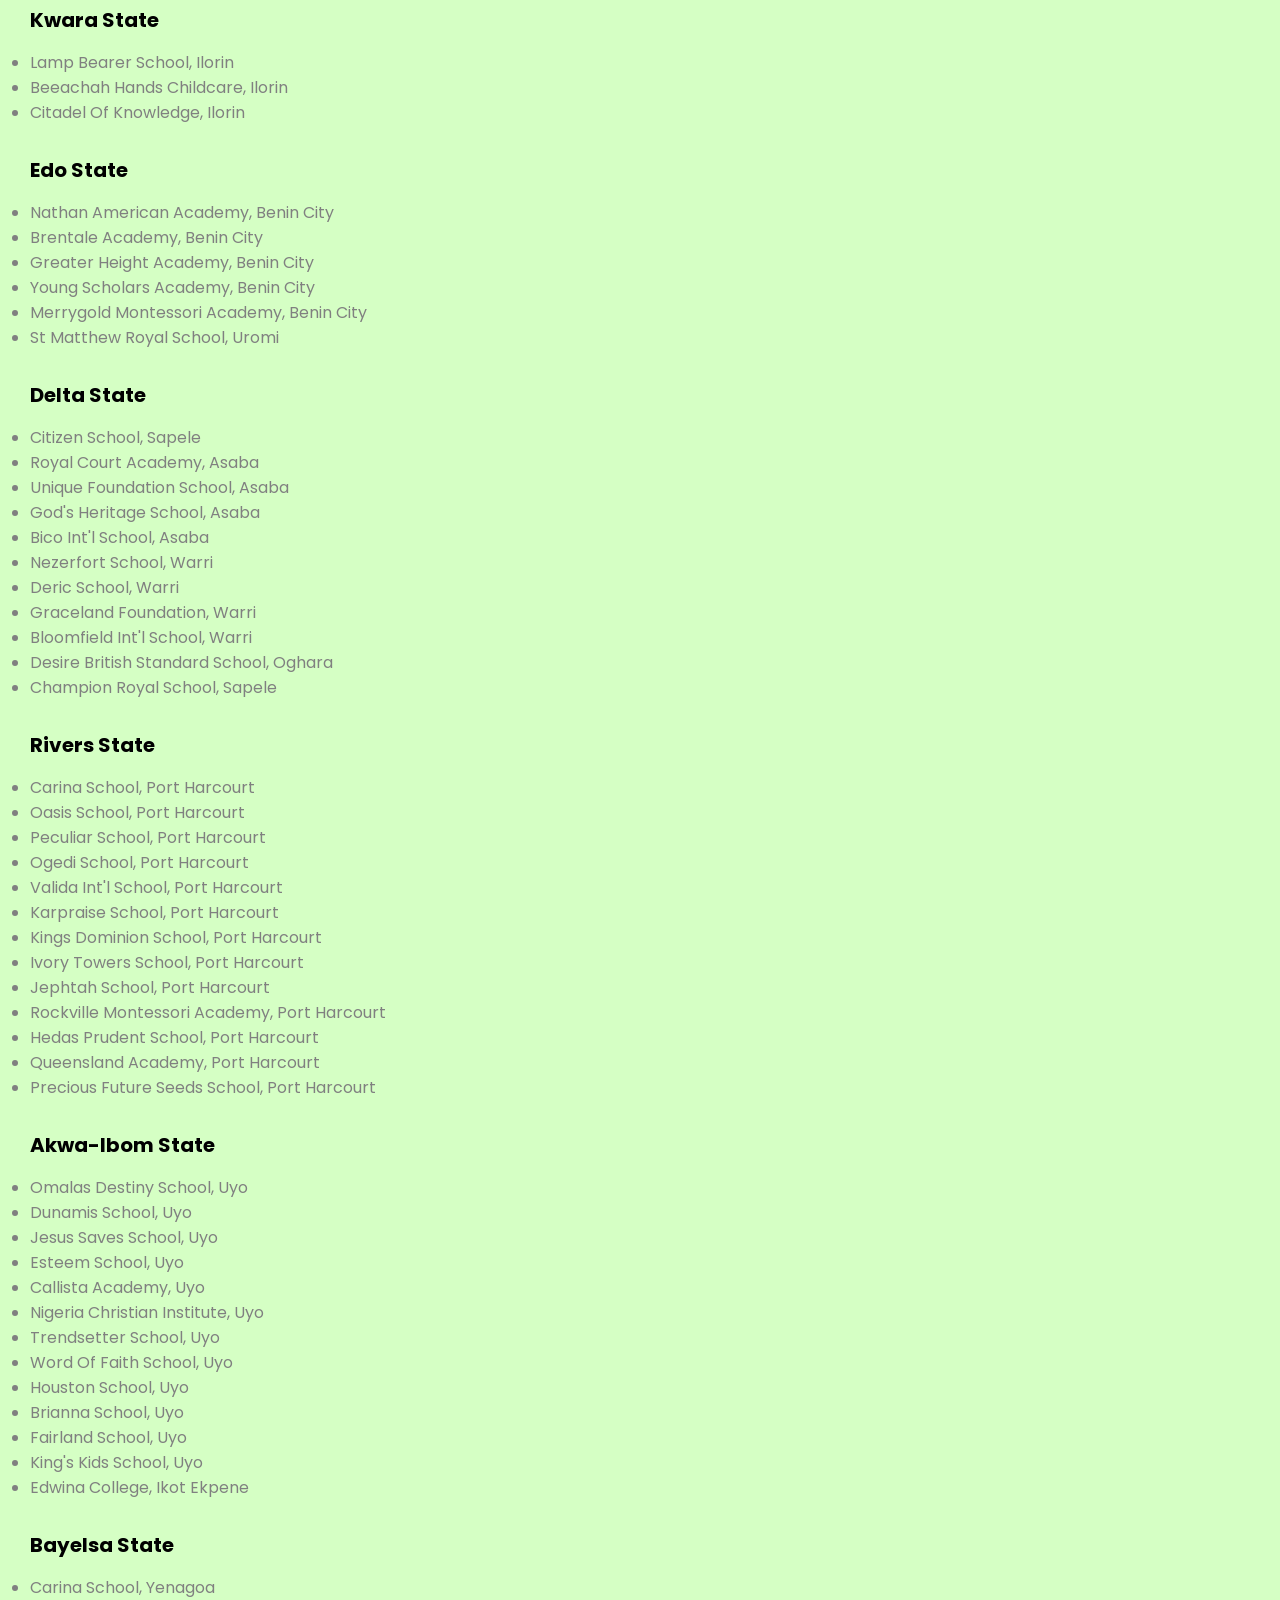
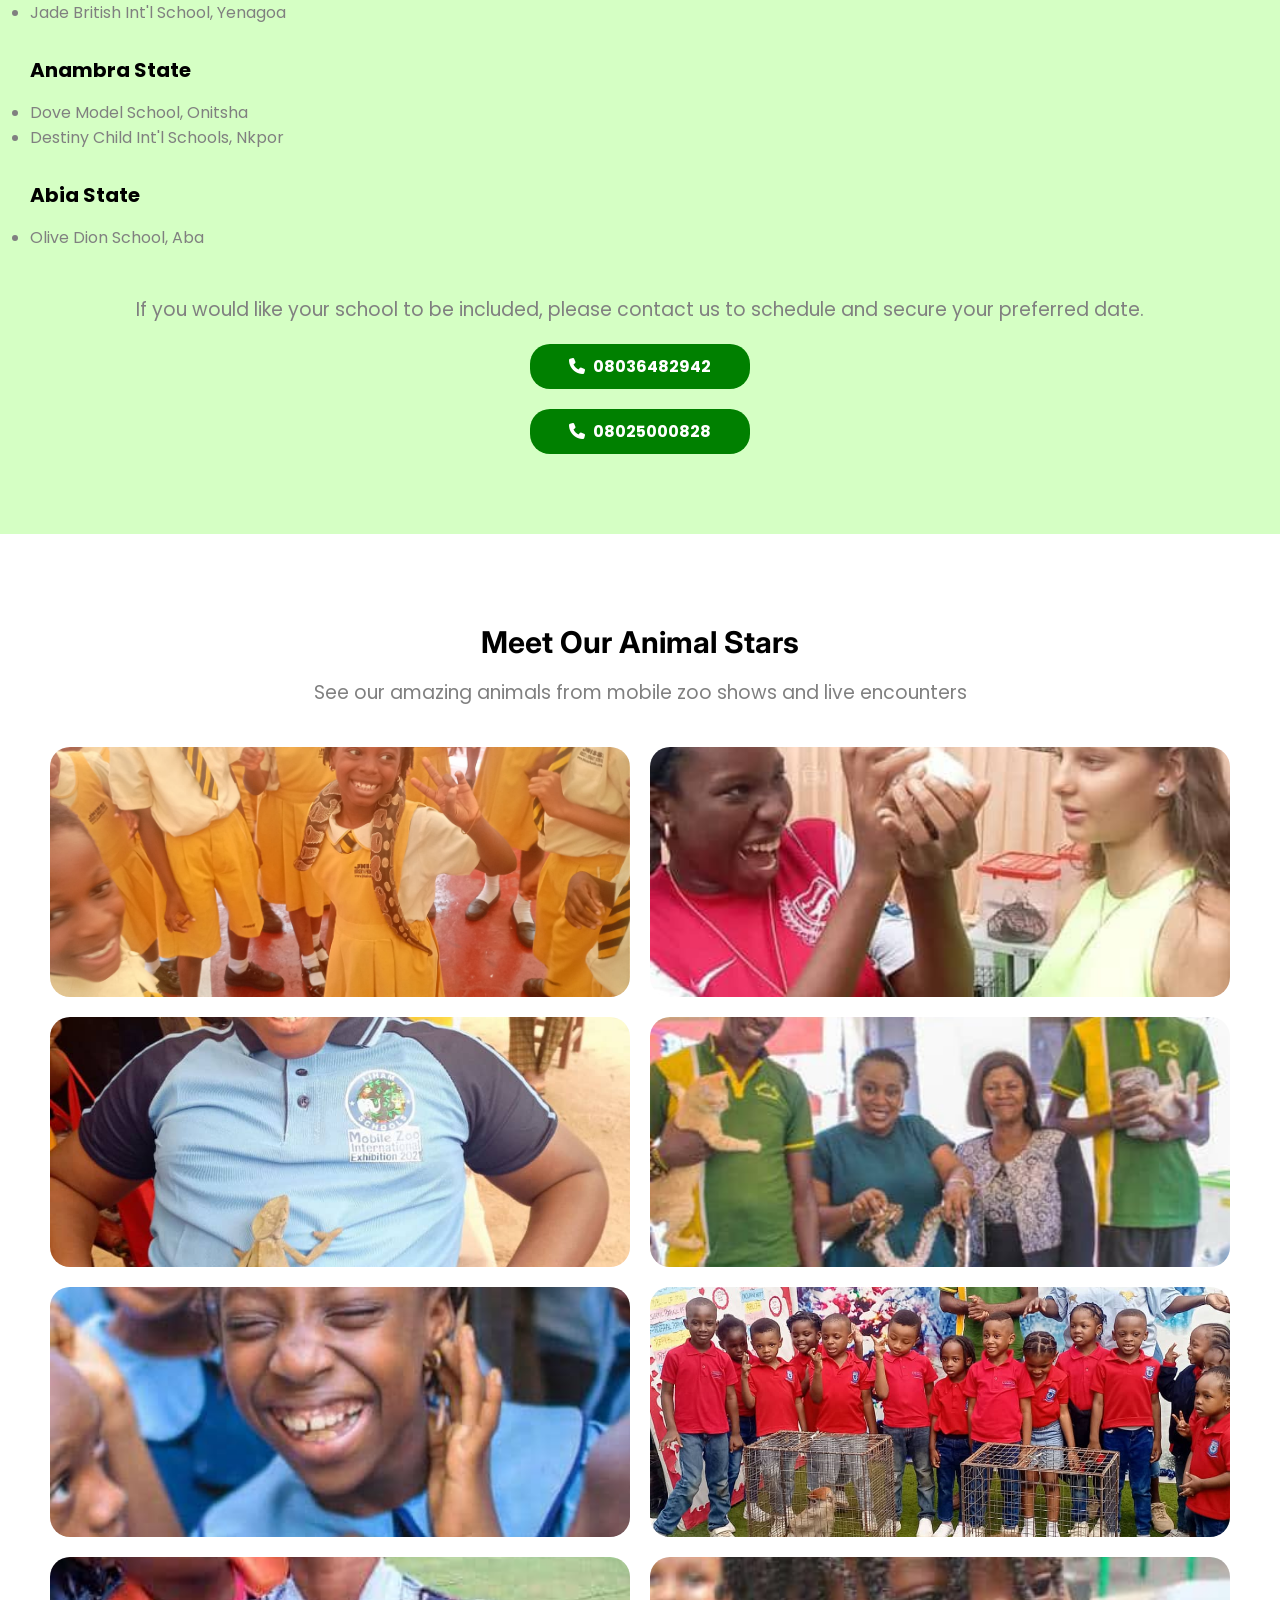
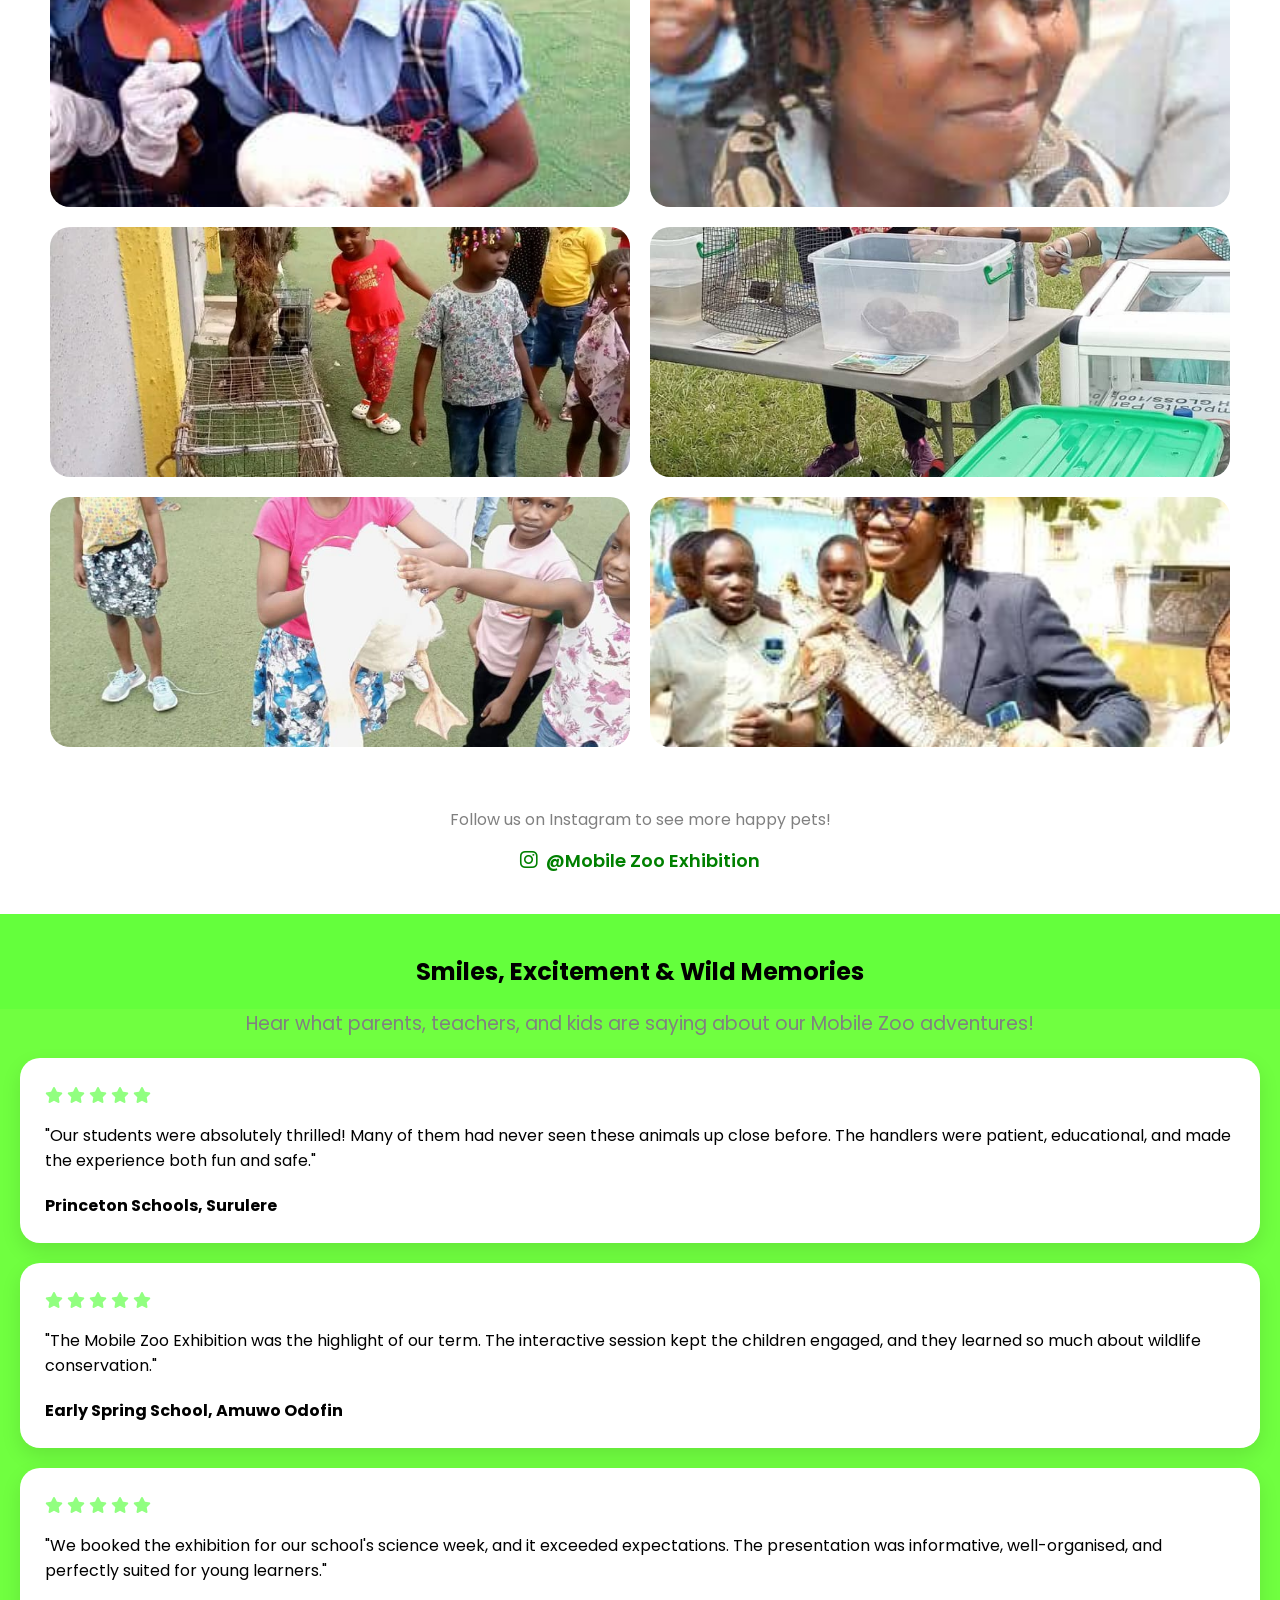
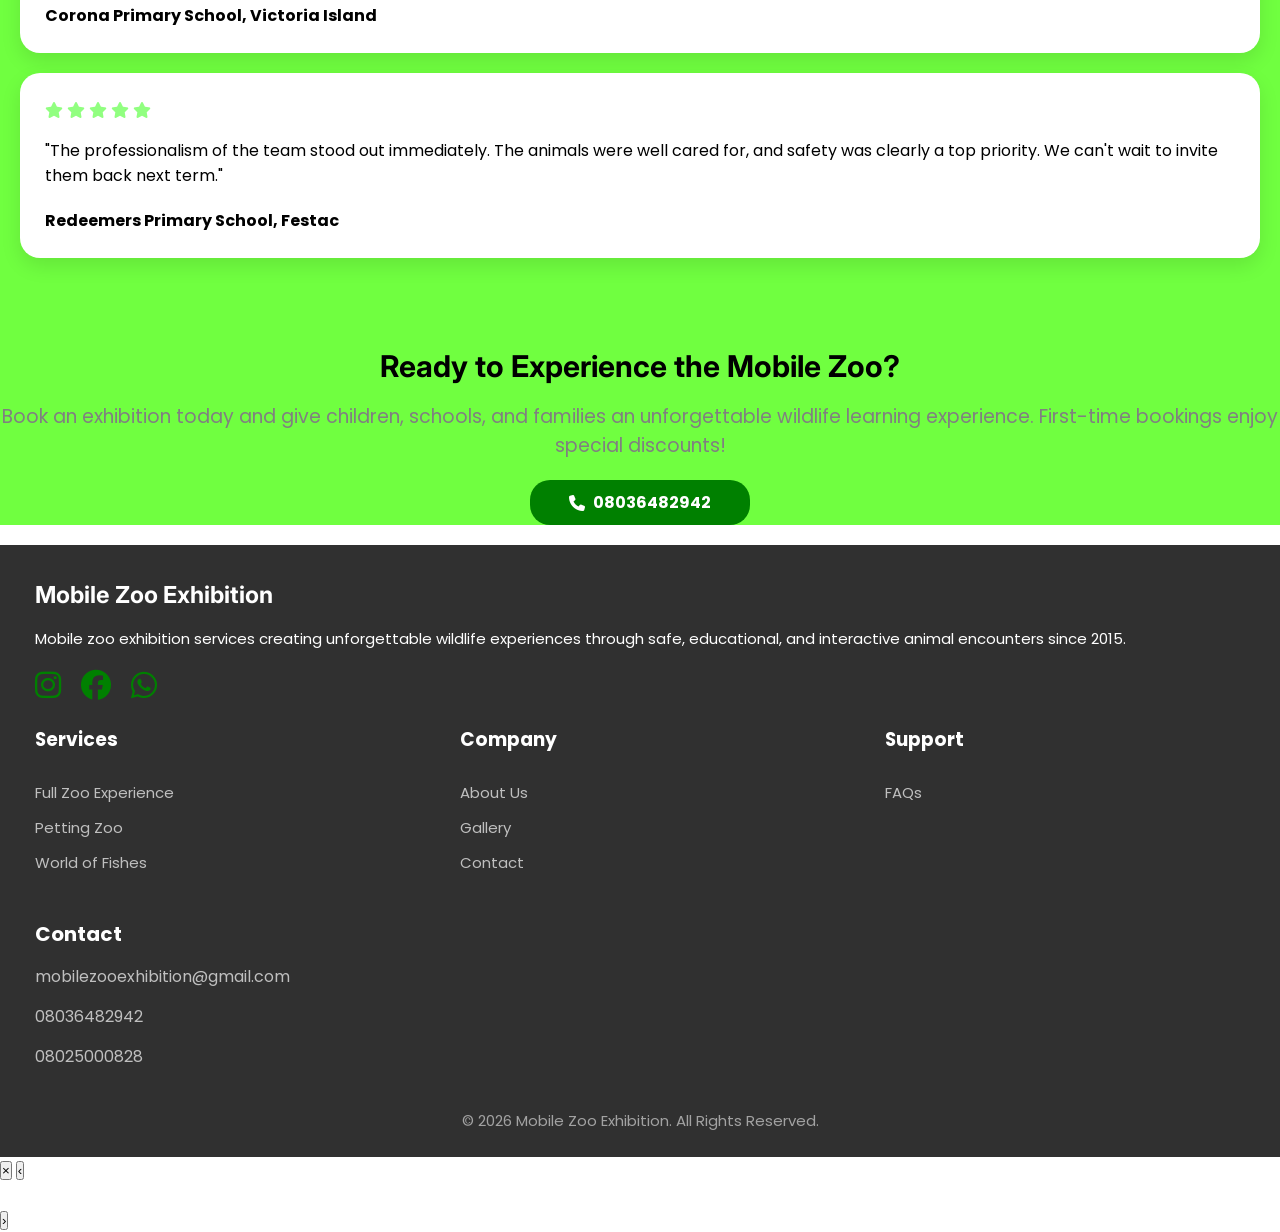
==== commit d932865b: "Update index.html" ====
--- a/index.html
+++ b/index.html
@@ -109,9 +109,10 @@
     </section>
     <div class="contact">To learn more contact</div>
     <div class="call-btns">
-      <a href="tel:08036482942" class="call-btn"><i class="fa-solid fa-phone"></i> 08036482942</a>
-      <a href="tel:08025000828" class="call-btn"><i class="fa-solid fa-phone"></i> 08025000828</a>
-    </div>
+      <a href="tel:08036482942" class="call-btn"><i class="fa-solid fa-phone"></i> 08036482942</a></div>
+      
+     <div class="call-btns2"><a href="tel:08025000828" class="call-btn"><i class="fa-solid fa-phone"></i> 08025000828</a>
+     </div>
   </section>
 
 
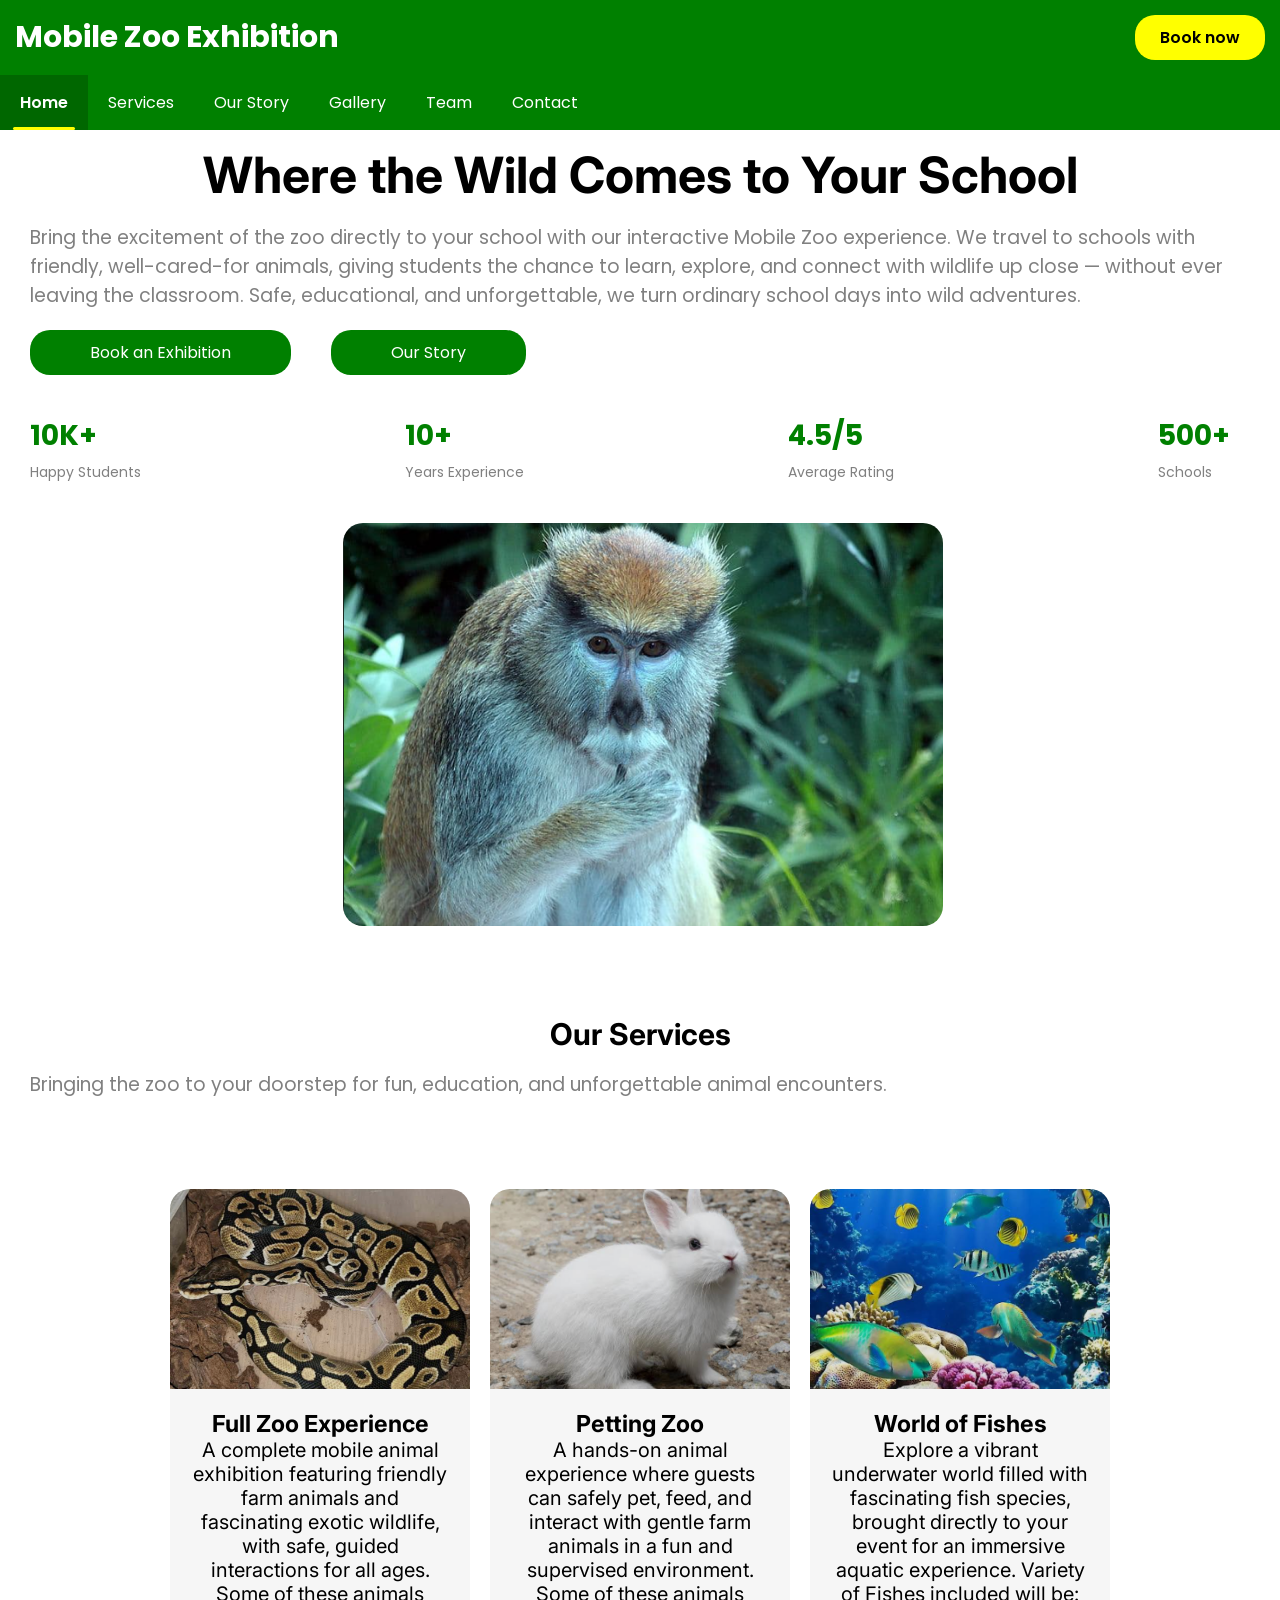
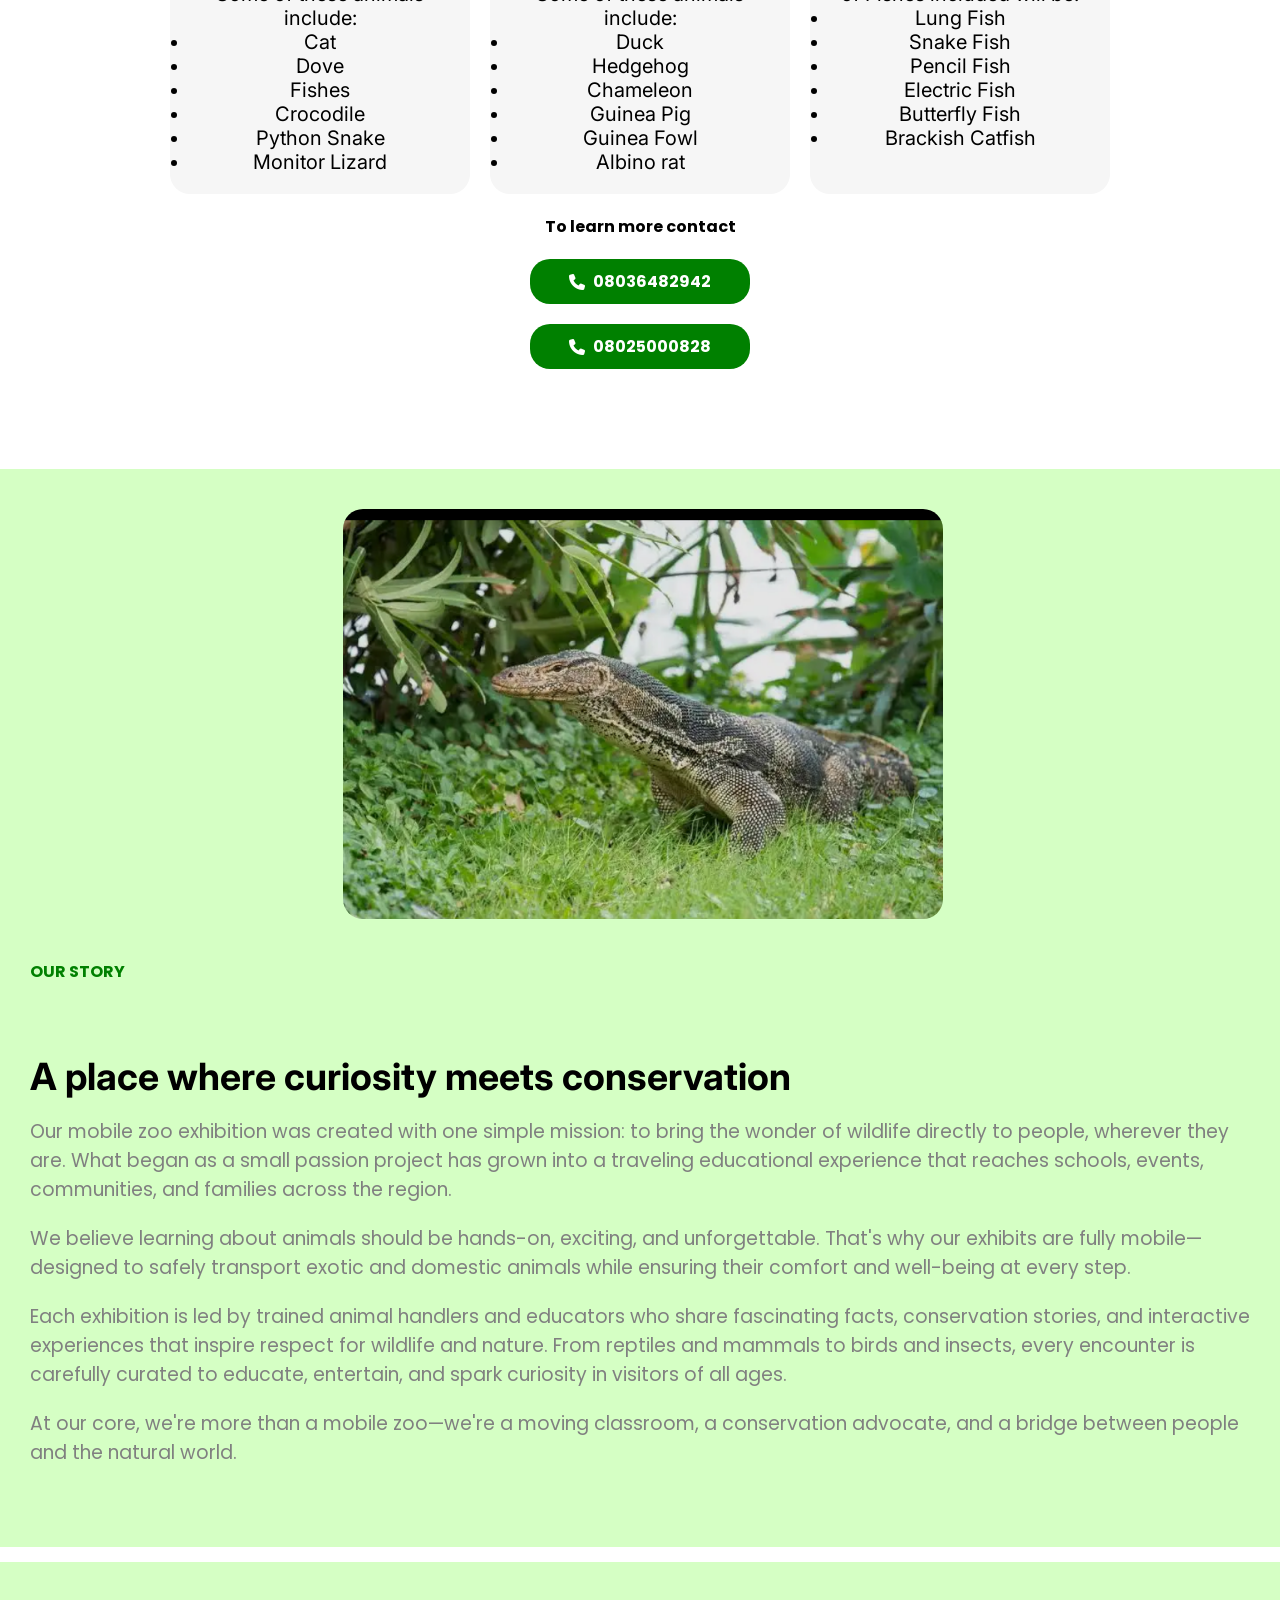
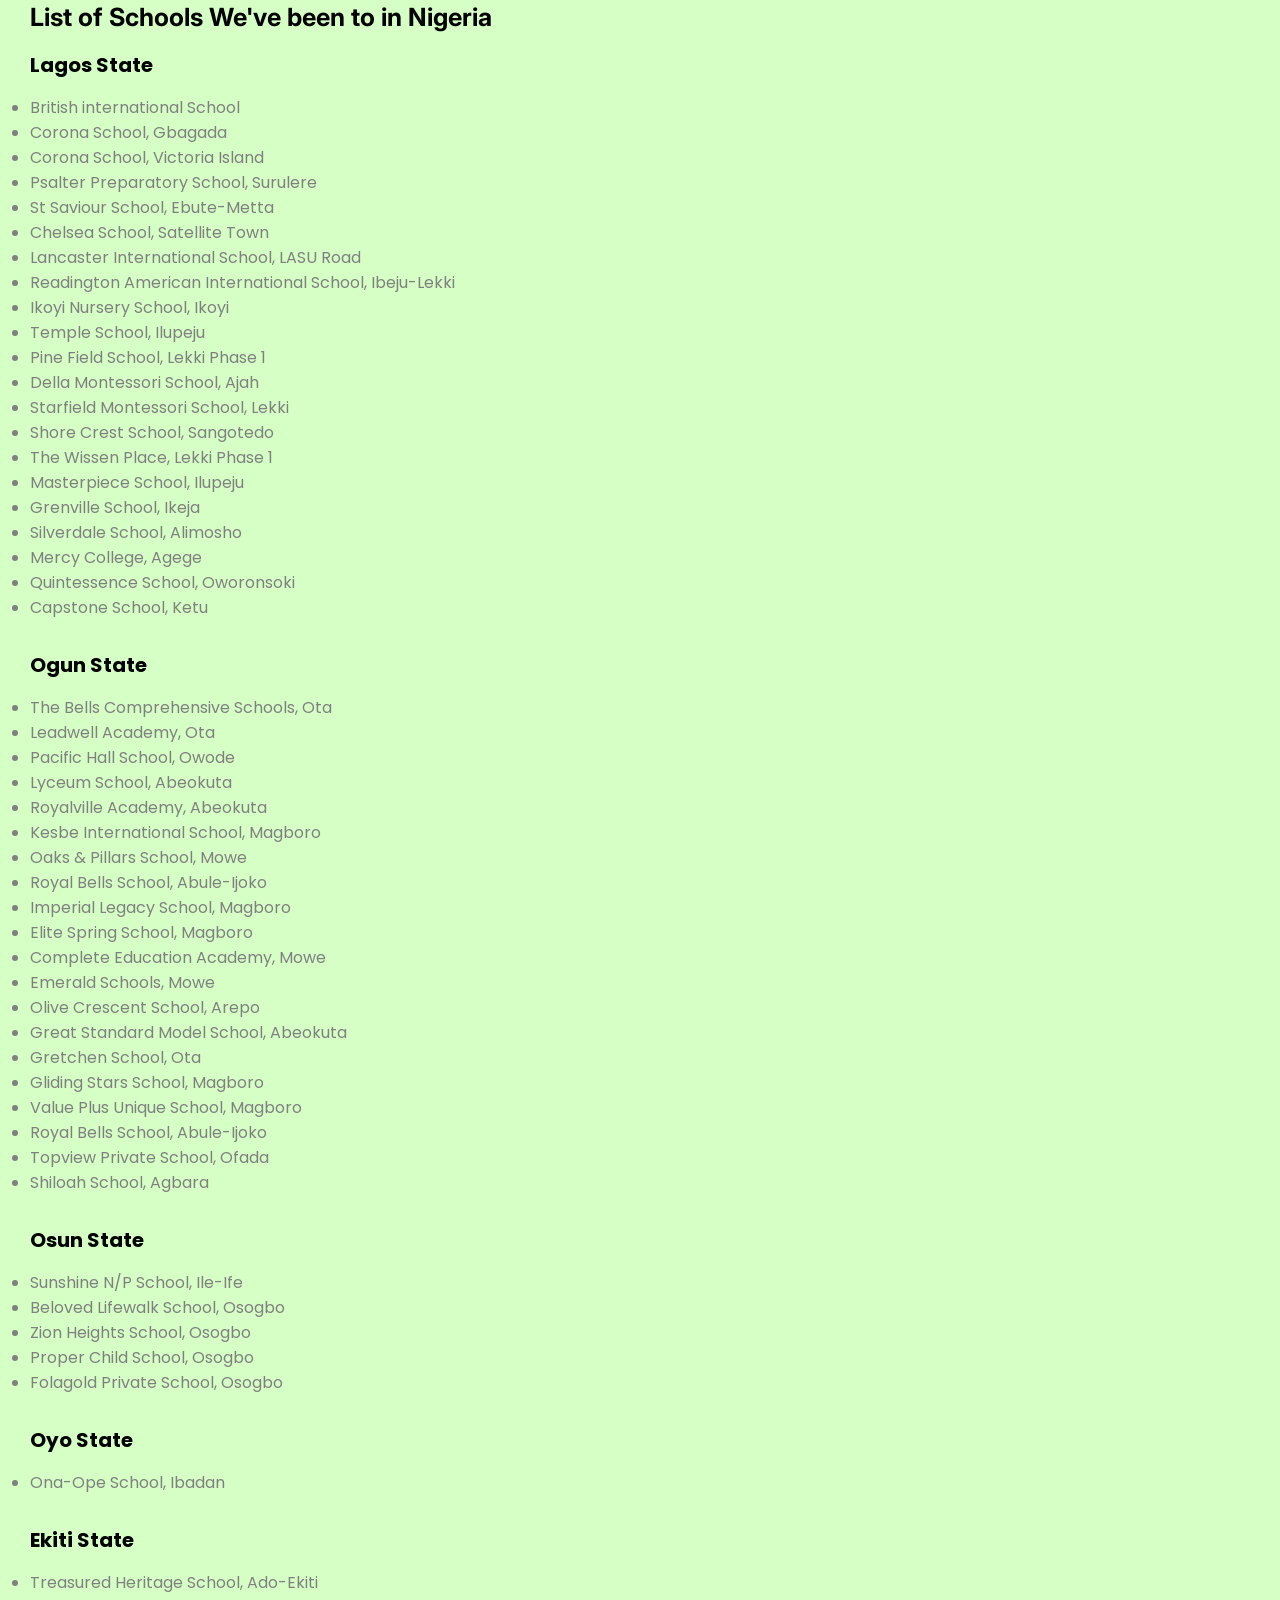
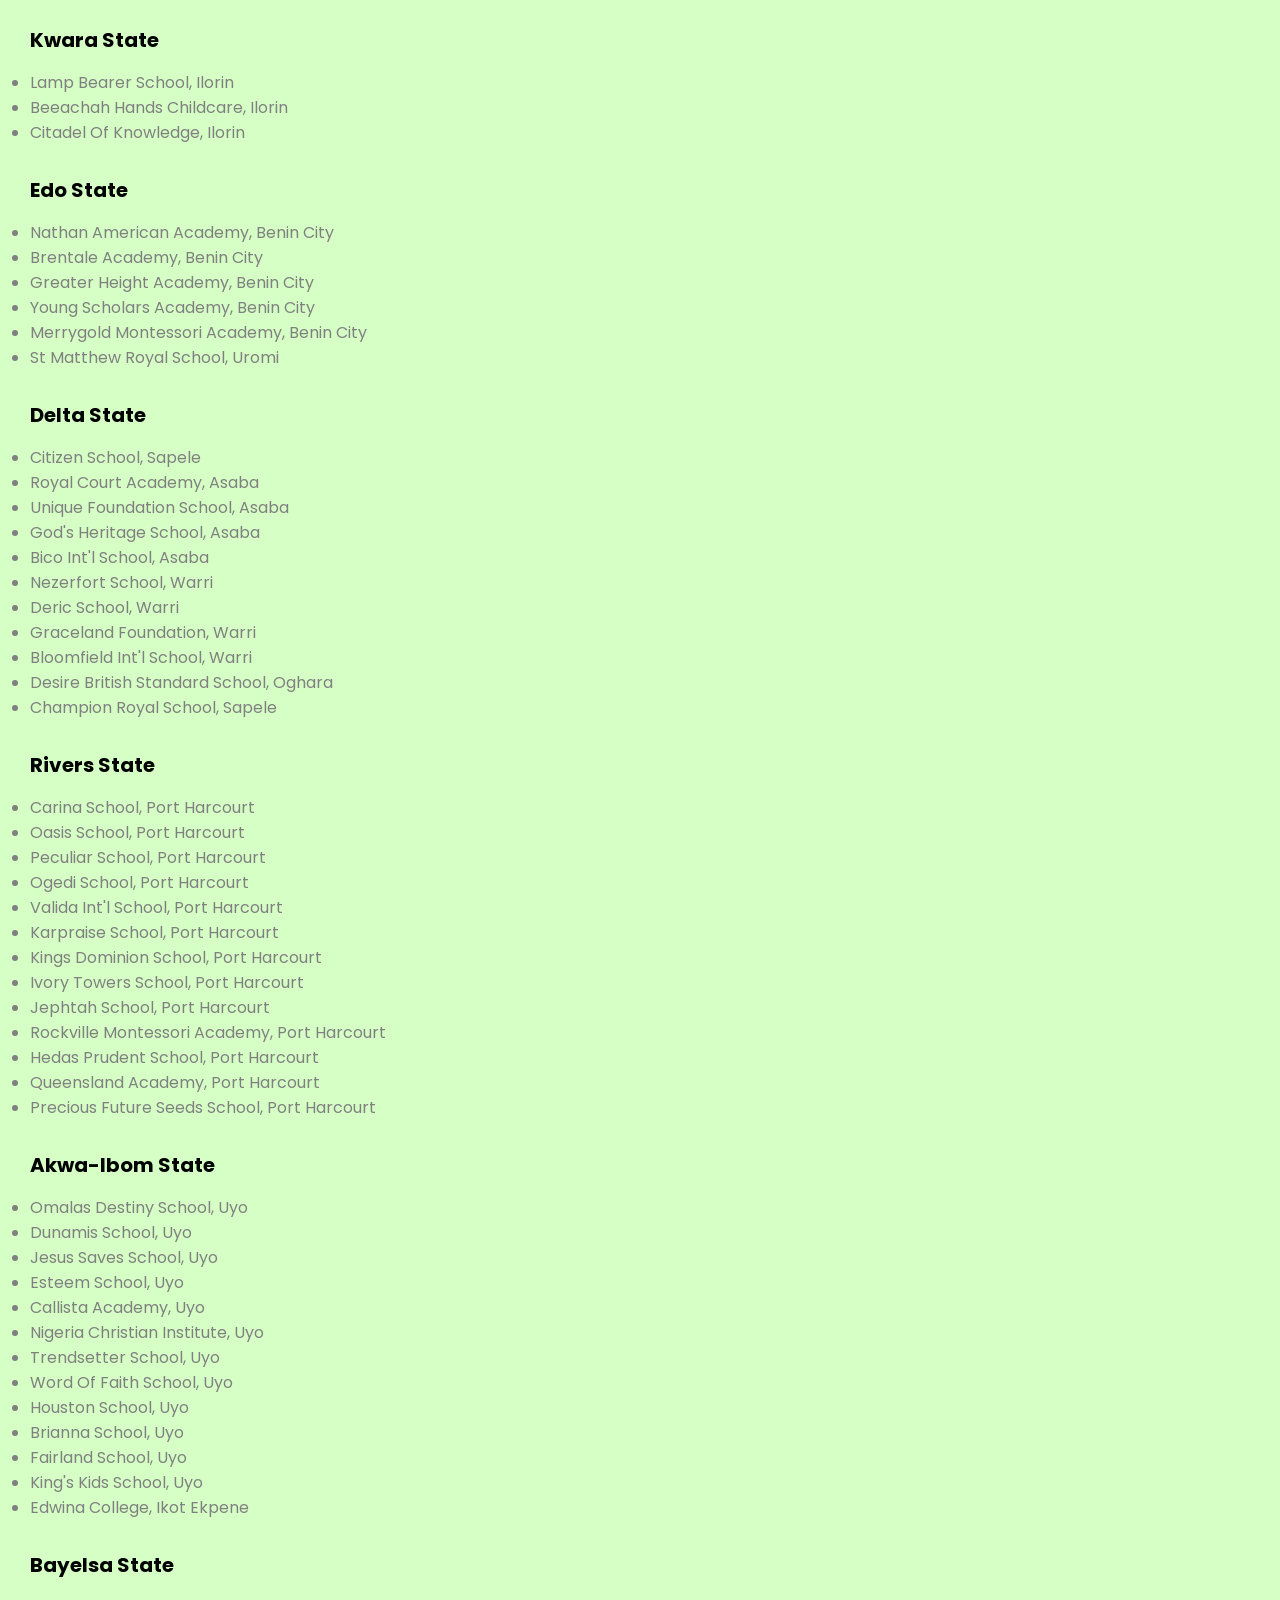
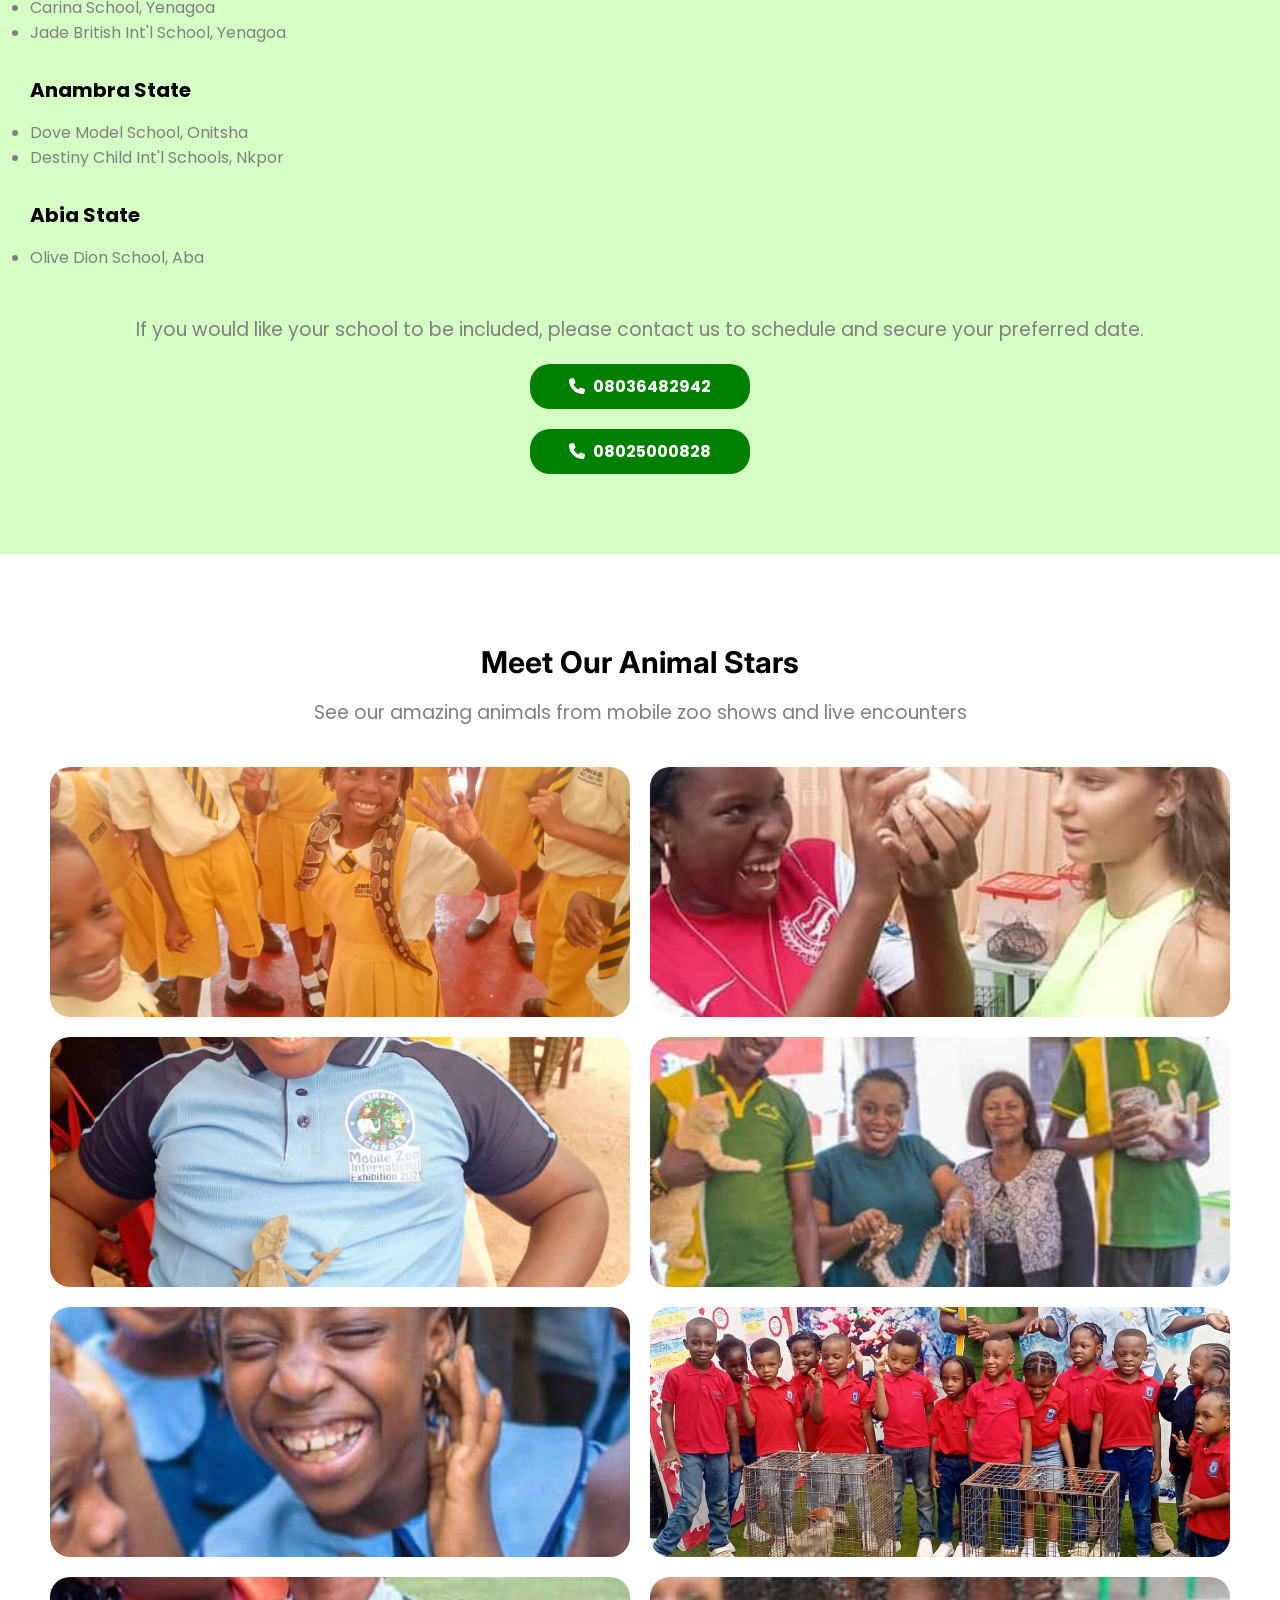
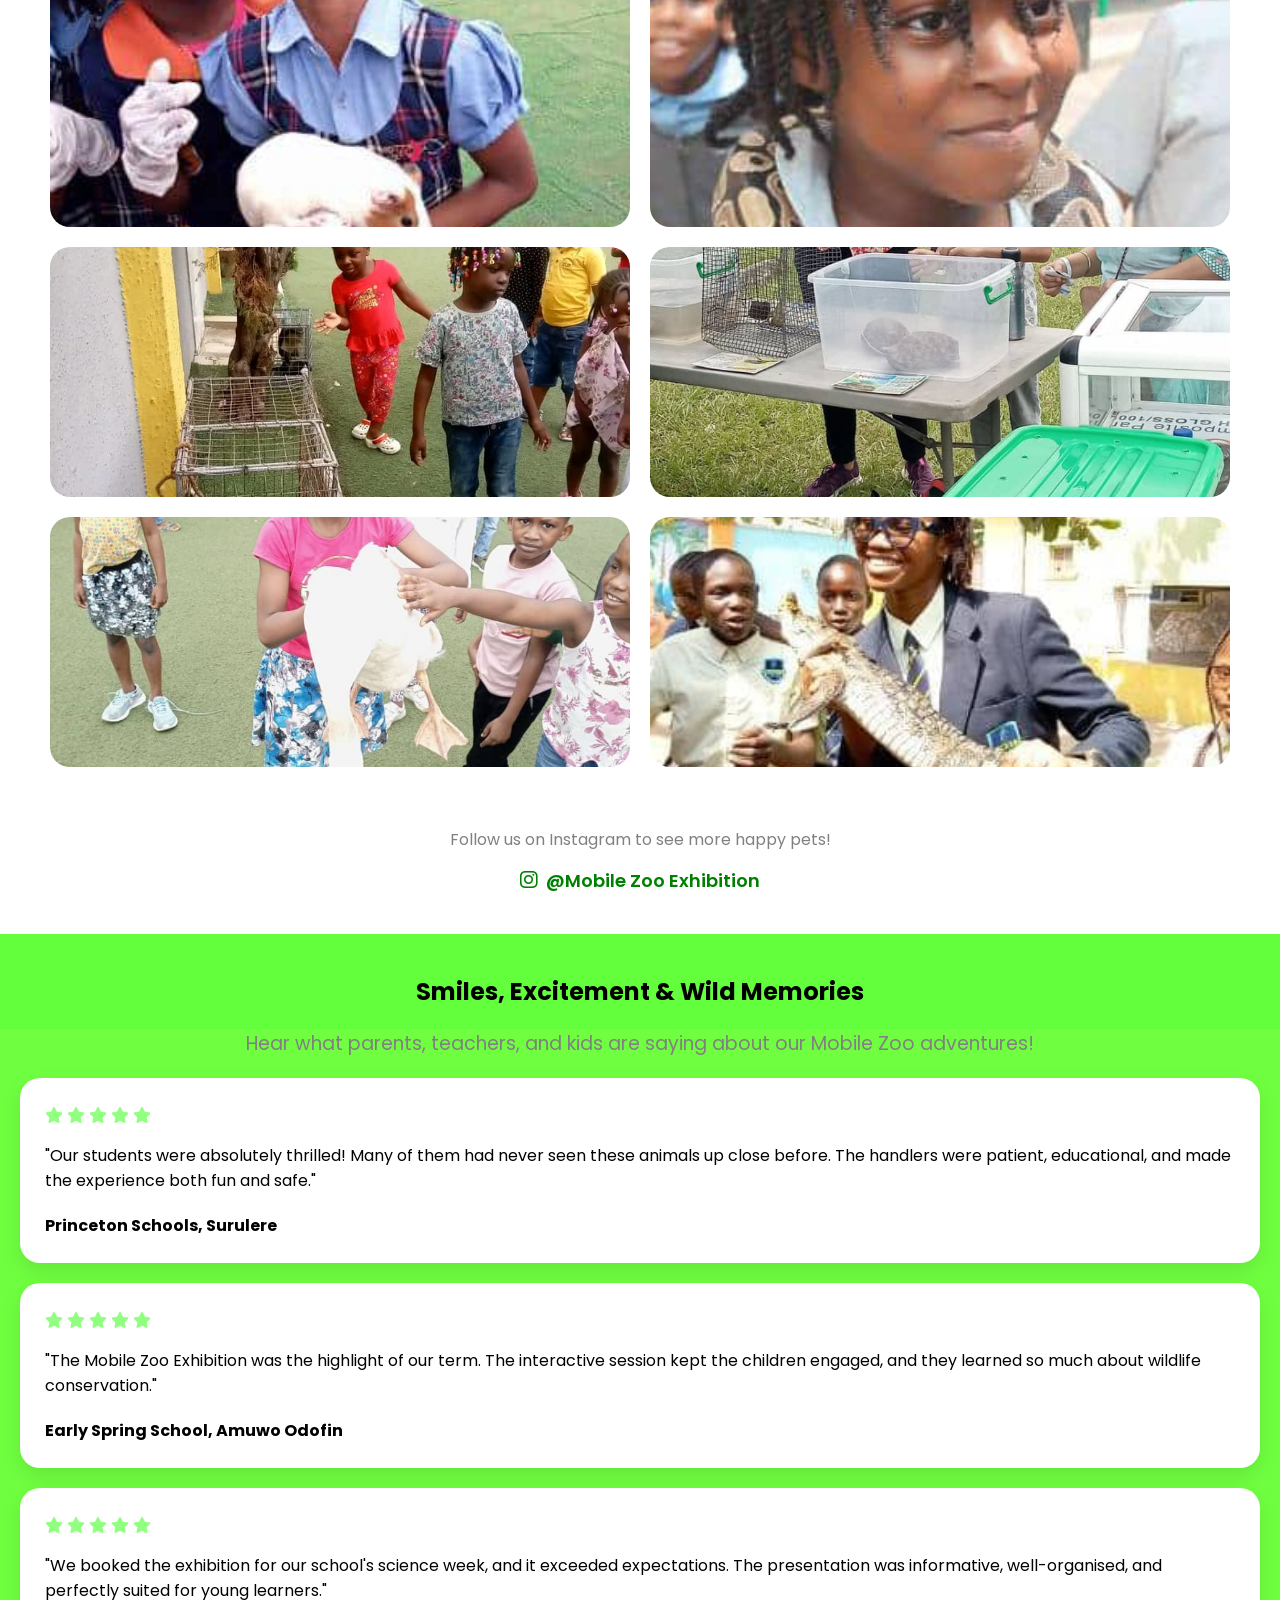
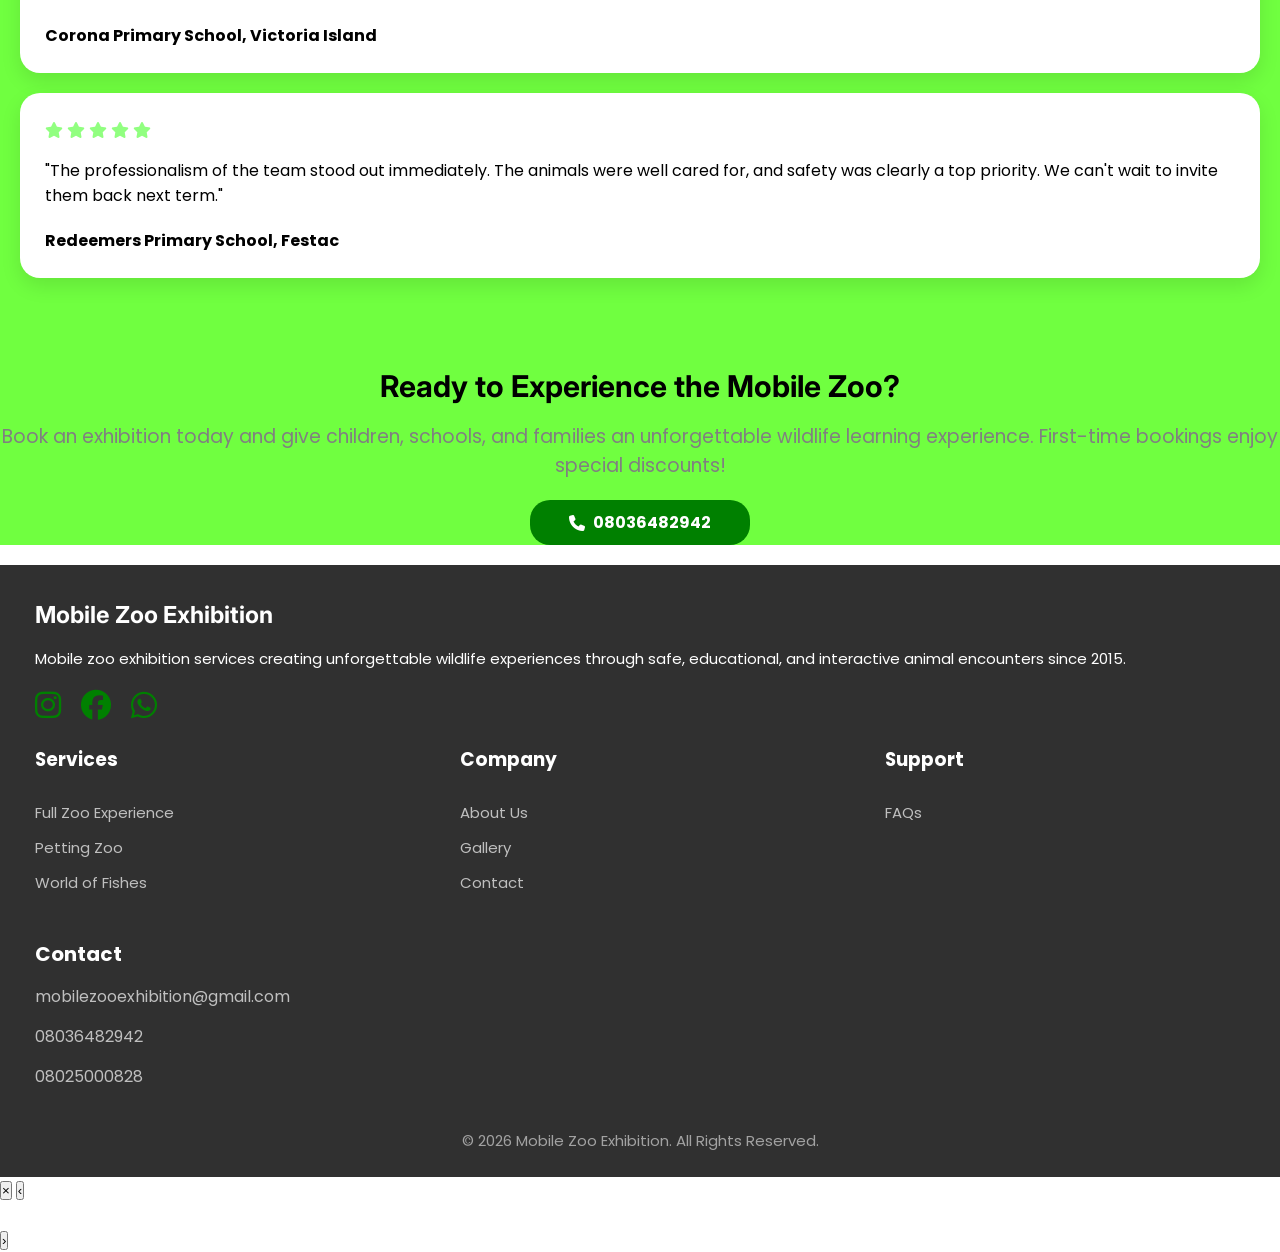
==== commit 7de175e8: "Add Google site verification meta tag" ====
--- a/index.html
+++ b/index.html
@@ -3,6 +3,7 @@
 <head>
   <meta charset="UTF-8">
   <meta name="viewport" content="width=device-width, initial-scale=1.0">
+  <meta name="google-site-verification" content="cgzylvrHG_kLkU1bIa-kHUVhjOYjSl10zh8B-sEsy_w" />
   <title>Mobile Zoo Exhibition</title>
   <link href="https://fonts.googleapis.com/icon?family=Material+Icons" rel="stylesheet">
   <link href="https://fonts.googleapis.com/css2?family=Inter:wght@300;400;600;700&family=Poppins:wght@400;600;700&display=swap" rel="stylesheet">
--- a/zoo.css
+++ b/zoo.css
@@ -416,7 +416,17 @@
 
 .call-btns {
   text-align: center;
+  margin-bottom: 20px;
+}
+
+.call-btns2 {
+  text-align: center;
   margin-bottom: 100px;
+}
+
+.call-btns3 {
+  text-align: center;
+  margin-bottom: 30px;
 }
 
 .call-btn {
